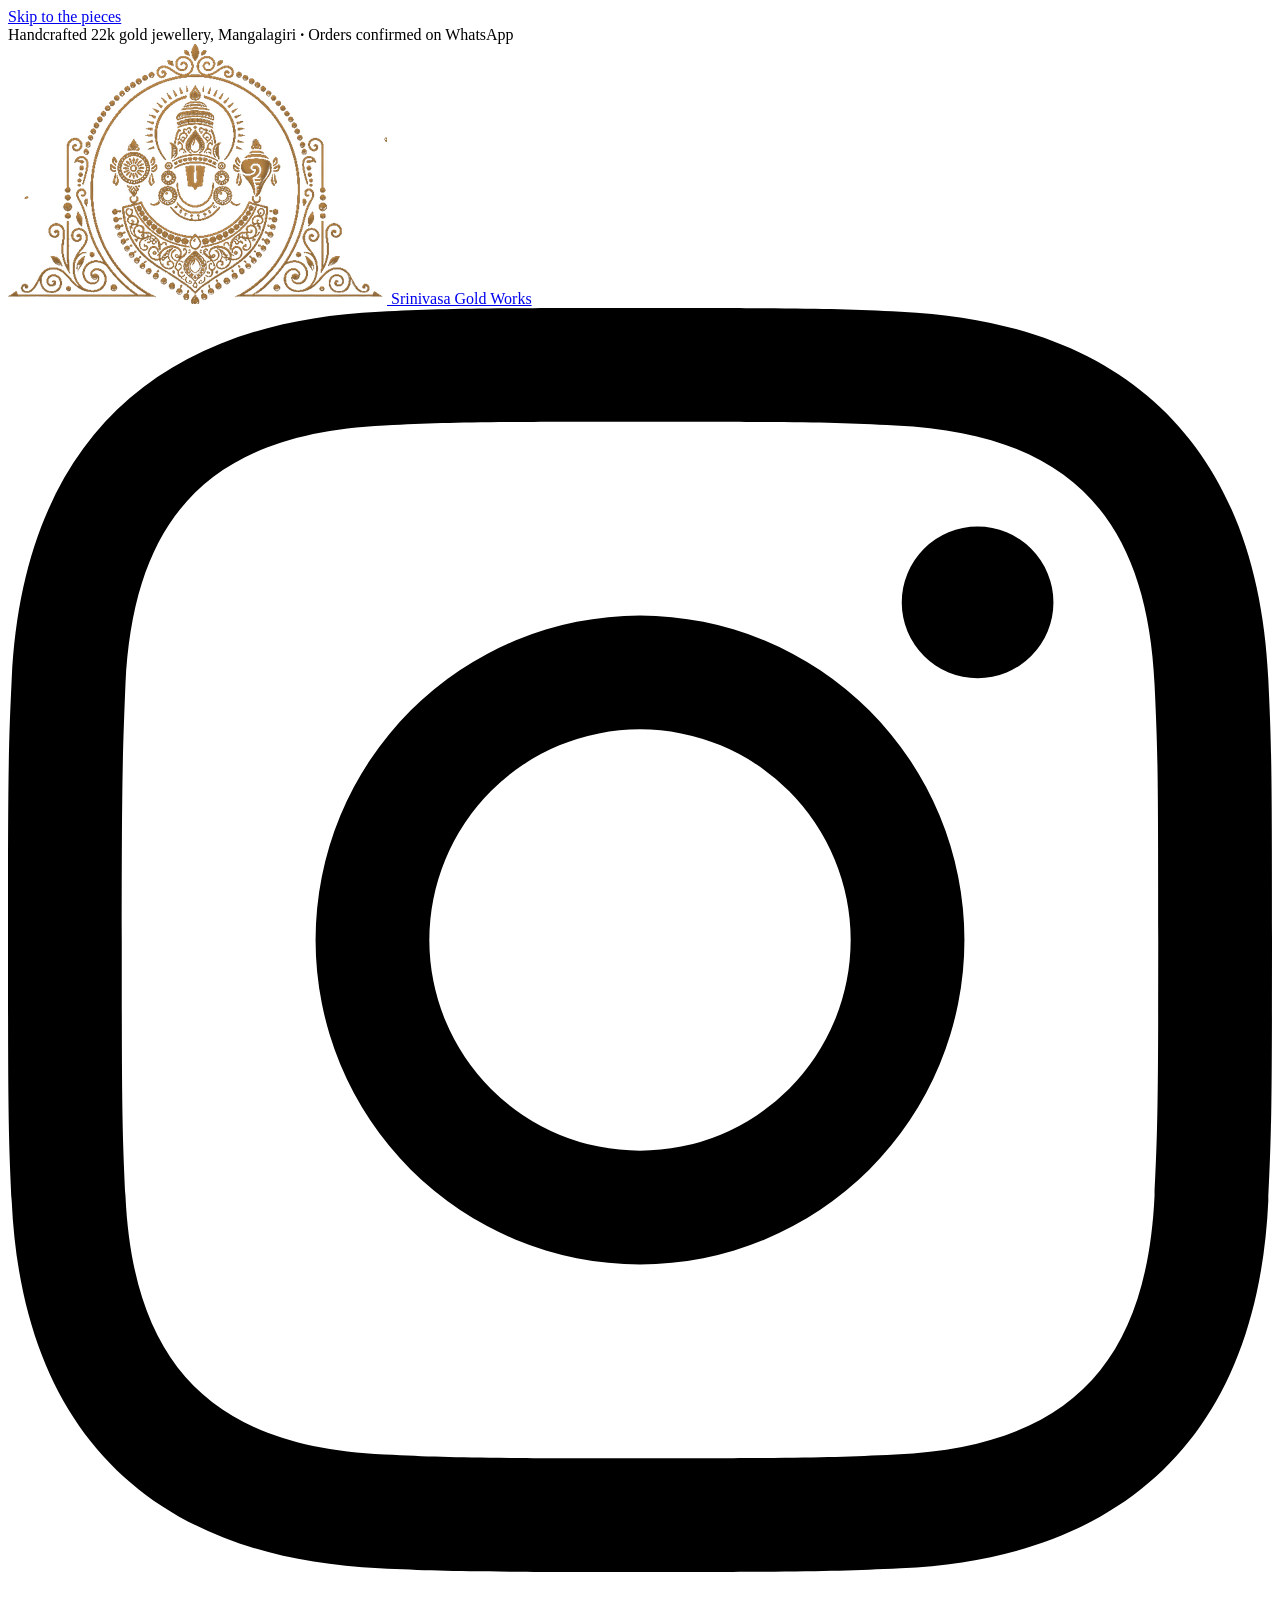
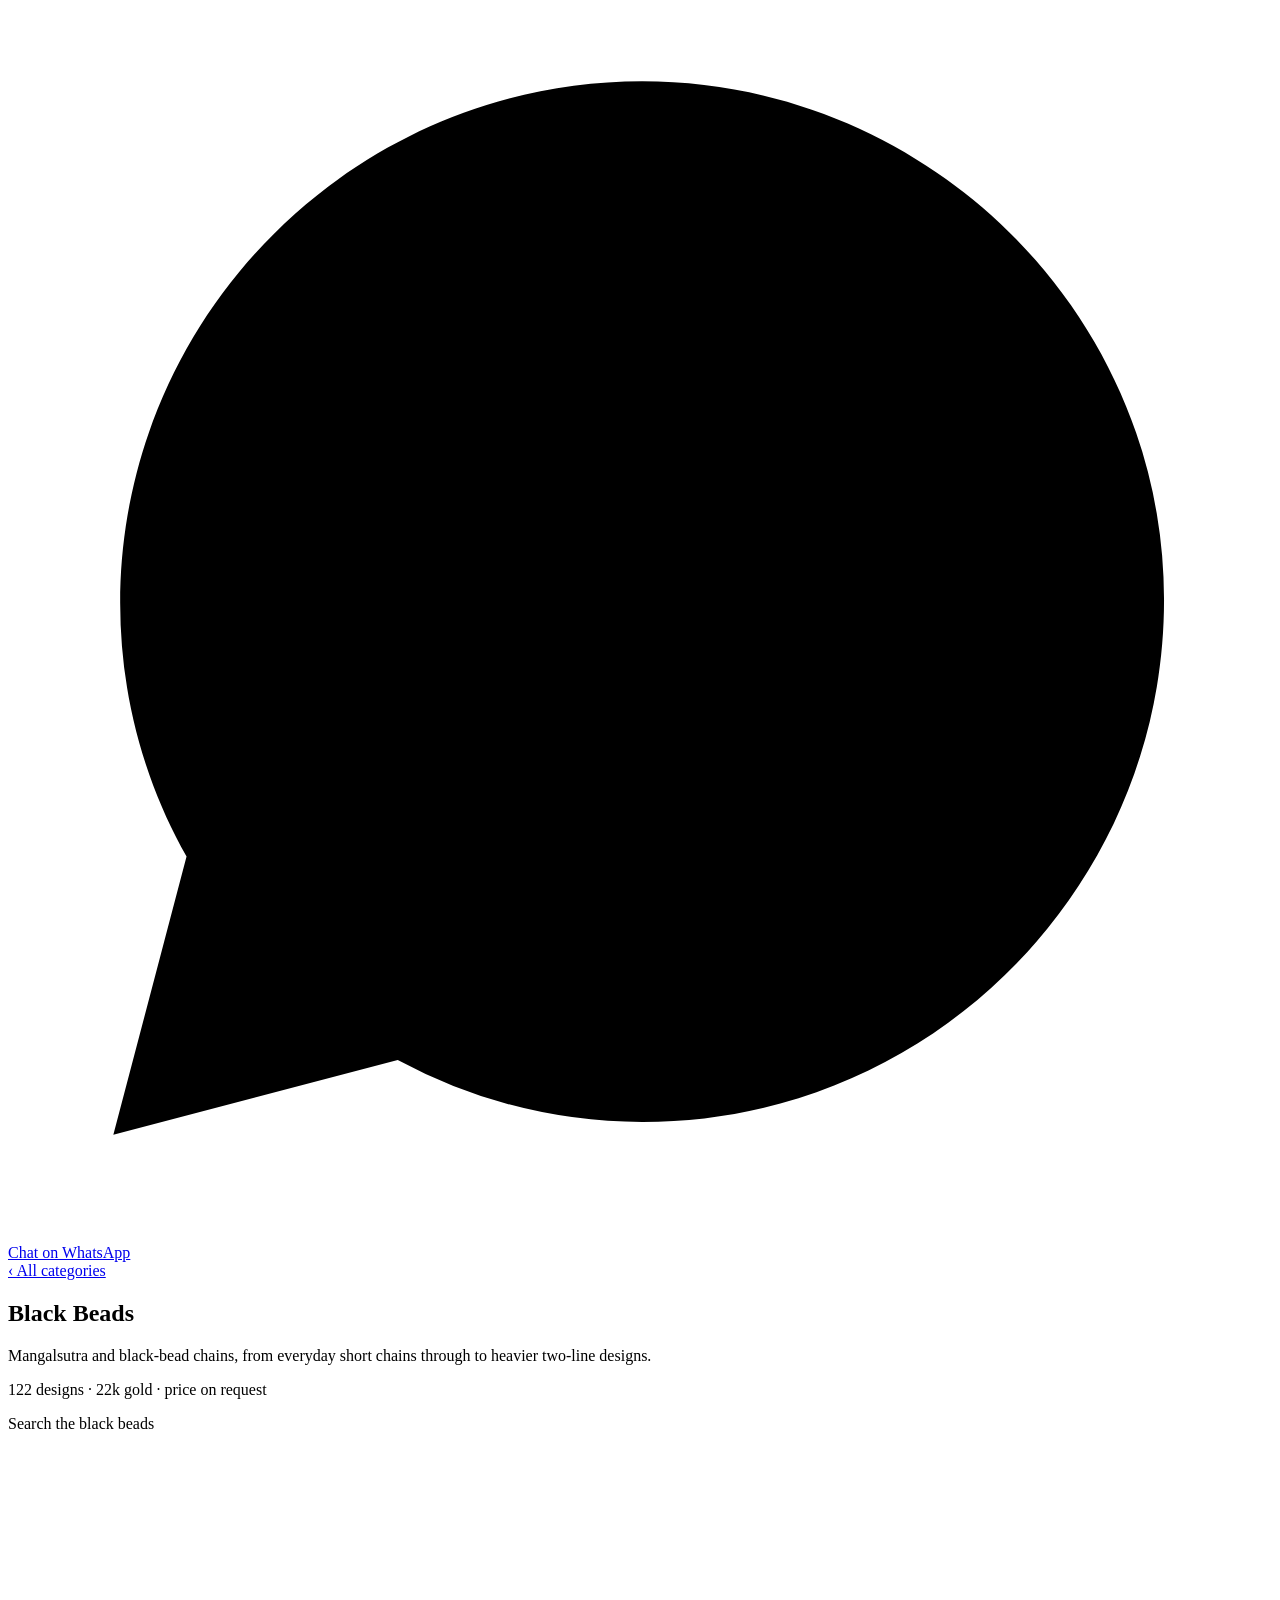
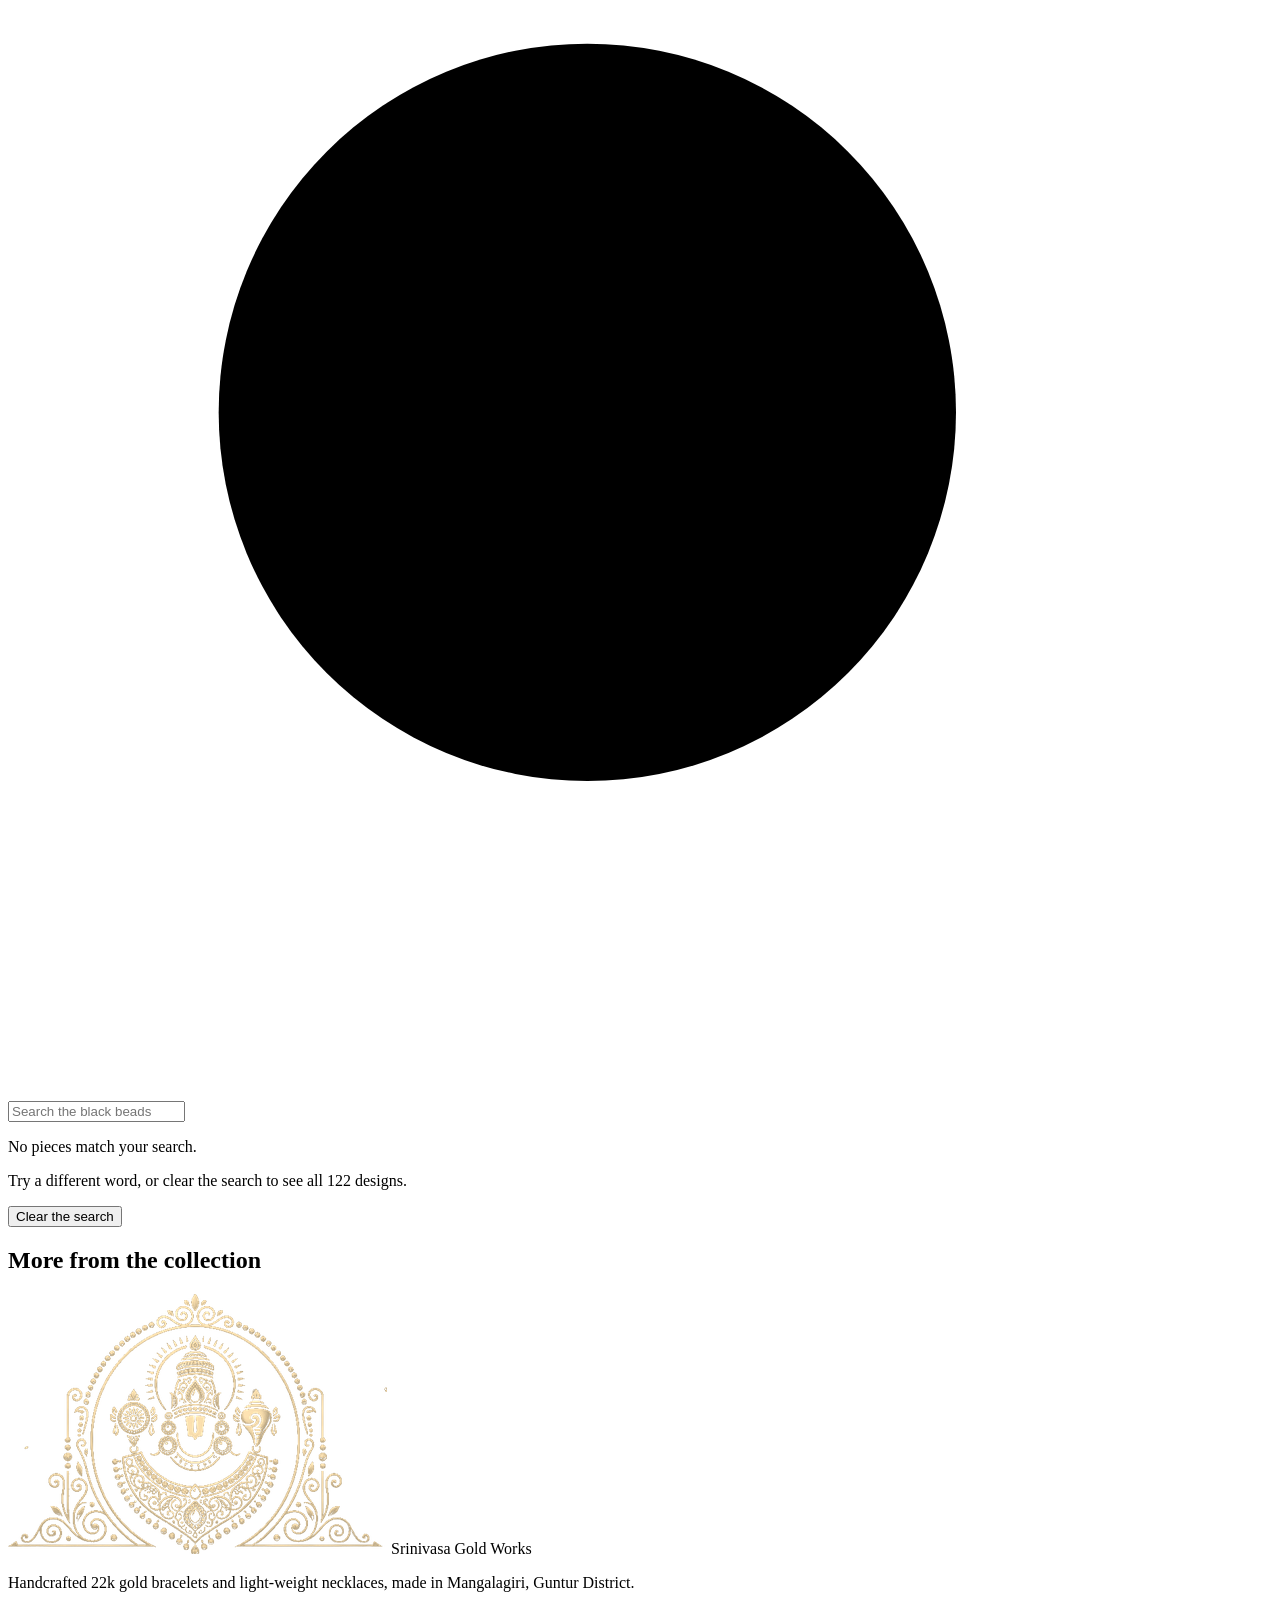
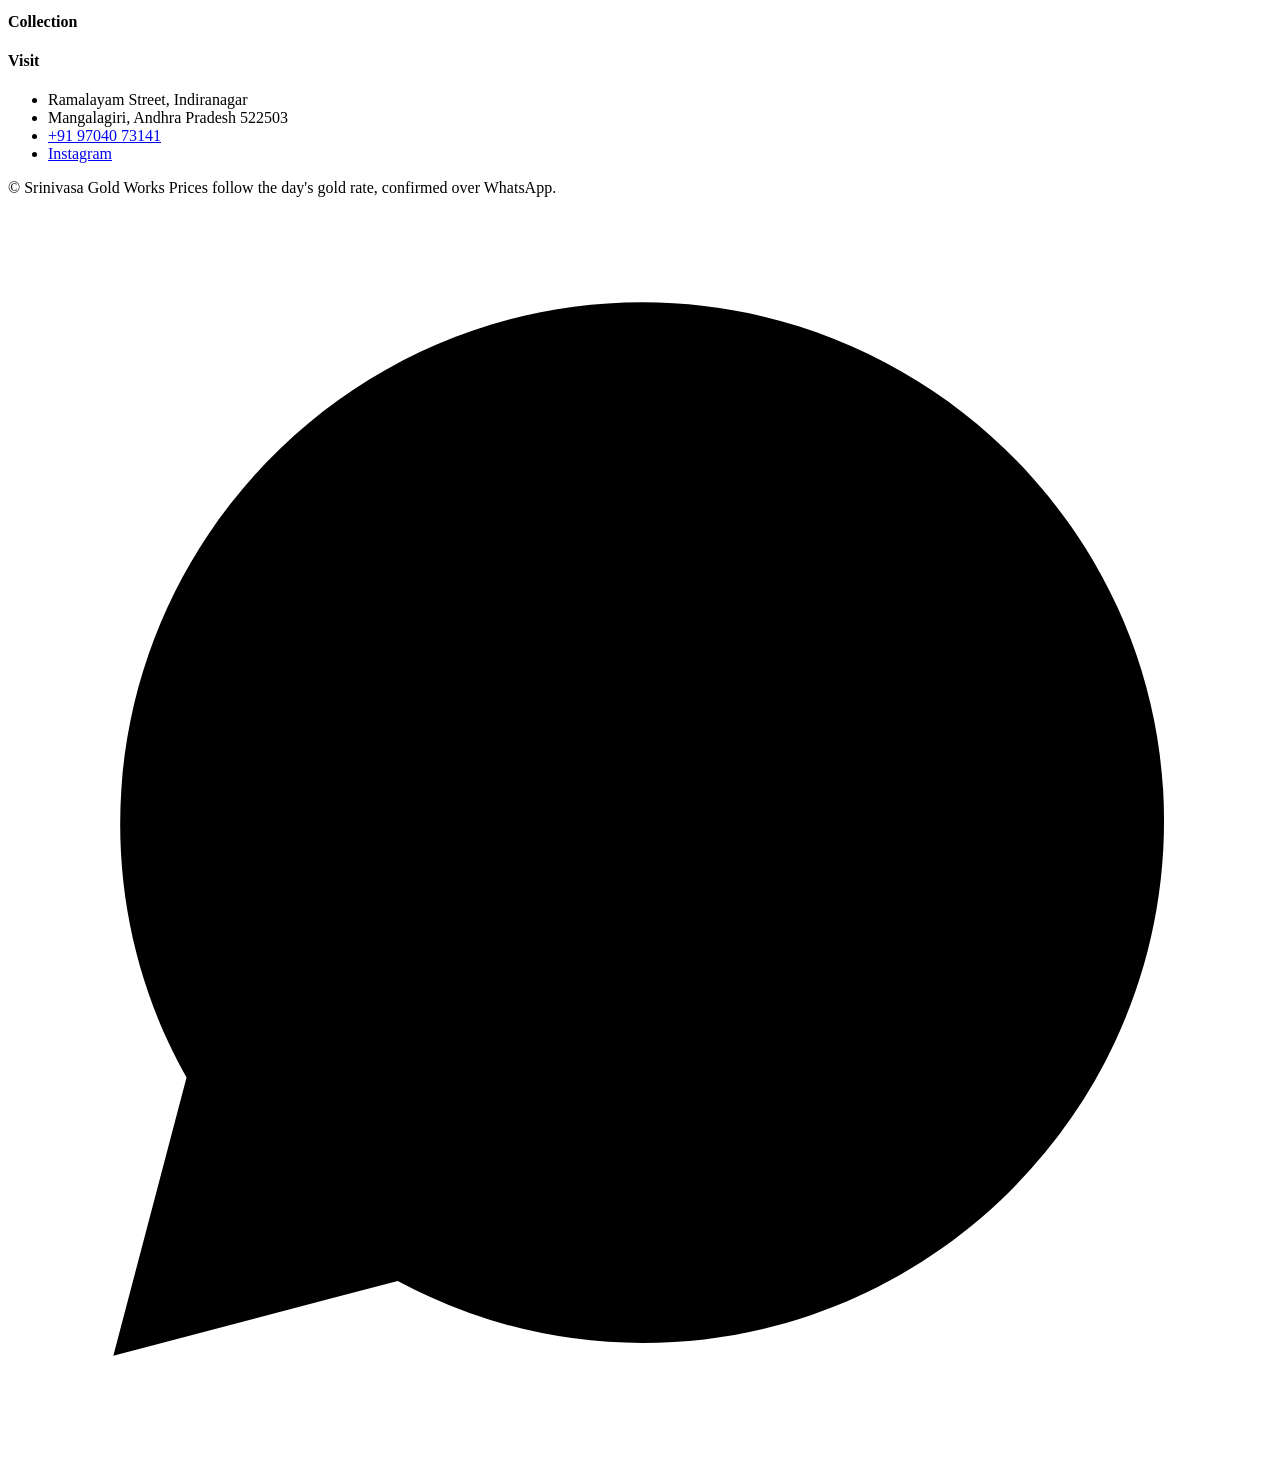
==== black-beads.html @ 36312c68 "Srinivasa Gold Works website Static site for a 22k gold jewellery workshop in Mangalagiri. An overvi" ====
<!DOCTYPE html>
<html lang="en">
<head>
<meta charset="UTF-8">
<meta name="viewport" content="width=device-width, initial-scale=1.0">
<title>Black Beads — Srinivasa Gold Works, Mangalagiri</title>
<meta name="description" content="Mangalsutra and black-bead chains, from everyday short chains through to heavier two-line designs.">
<meta name="theme-color" content="#0F2338">

<meta property="og:type" content="website">
<meta property="og:site_name" content="Srinivasa Gold Works">
<meta property="og:title" content="Black Beads — Srinivasa Gold Works">
<meta property="og:description" content="Mangalsutra and black-bead chains, from everyday short chains through to heavier two-line designs.">
<meta property="og:image" content="https://srinivasagoldworks916.github.io/images/covers/black-beads.jpg">
<meta property="og:url" content="https://srinivasagoldworks916.github.io/black-beads.html">
<meta name="twitter:card" content="summary_large_image">

<link rel="icon" type="image/png" href="images/favicon.png">

<link rel="preconnect" href="https://fonts.googleapis.com">
<link rel="preconnect" href="https://fonts.gstatic.com" crossorigin>
<link rel="stylesheet" href="https://fonts.googleapis.com/css2?family=Cormorant+Garamond:ital,wght@0,400;0,500;0,600;0,700;1,400&family=Inter:wght@400;500;600;700&display=swap">
<link rel="stylesheet" href="css/site.css">
</head>
<body data-page="black-beads">

<a class="skip-link" href="#gallery">Skip to the pieces</a>

<div class="announce">Handcrafted 22k gold jewellery, Mangalagiri <b>·</b> Orders confirmed on WhatsApp</div>

<header id="siteHeader">
  <div class="header-inner">
    <a class="brand serif" href="index.html" aria-label="Srinivasa Gold Works, home">
      <img src="images/logo-mark.png" alt="" aria-hidden="true">
      Srinivasa Gold Works
    </a>
    <nav class="catnav" id="navChips" aria-label="Sections"></nav>
    <a class="icon-btn" id="headerIg" href="#" target="_blank" rel="noopener" aria-label="Follow Srinivasa Gold Works on Instagram">
      <svg viewBox="0 0 24 24" aria-hidden="true"><path d="M12 2.16c3.2 0 3.58.01 4.85.07 3.25.15 4.77 1.69 4.92 4.92.06 1.27.07 1.65.07 4.85s-.01 3.58-.07 4.85c-.15 3.23-1.66 4.77-4.92 4.92-1.27.06-1.64.07-4.85.07s-3.58-.01-4.85-.07c-3.26-.15-4.77-1.7-4.92-4.92-.06-1.27-.07-1.65-.07-4.85s.02-3.58.07-4.85c.15-3.23 1.66-4.77 4.92-4.92 1.27-.06 1.65-.07 4.85-.07zM12 0C8.74 0 8.33.01 7.05.07c-4.35.2-6.78 2.62-6.98 6.98C.01 8.33 0 8.74 0 12s.01 3.67.07 4.95c.2 4.36 2.62 6.78 6.98 6.98C8.33 23.99 8.74 24 12 24s3.67-.01 4.95-.07c4.35-.2 6.78-2.62 6.98-6.98.06-1.28.07-1.69.07-4.95s-.01-3.67-.07-4.95c-.2-4.35-2.62-6.78-6.98-6.98C15.67.01 15.26 0 12 0zm0 5.84A6.16 6.16 0 1 0 12 18.16 6.16 6.16 0 0 0 12 5.84zM12 16a4 4 0 1 1 0-8 4 4 0 0 1 0 8zm6.41-11.85a1.44 1.44 0 1 0 0 2.88 1.44 1.44 0 0 0 0-2.88z"/></svg>
    </a>
    <a class="btn-wa" id="headerWa" href="#" target="_blank" rel="noopener">
      <svg viewBox="0 0 24 24" aria-hidden="true"><path d="M12.04 2C6.58 2 2.13 6.45 2.13 11.91c0 1.75.46 3.39 1.26 4.81L2 22l5.4-1.42a9.87 9.87 0 0 0 4.64 1.18h.01c5.46 0 9.9-4.45 9.9-9.91C21.96 6.45 17.5 2 12.04 2z"/></svg>
      Chat on WhatsApp
    </a>
  </div>
</header>

<main>

  <section class="page-head">
    <div class="wrap">
      <a class="back-link" href="index.html">&lsaquo; All categories</a>
      <h1>Black Beads</h1>
      <p class="page-blurb">Mangalsutra and black-bead chains, from everyday short chains through to heavier two-line designs.</p>
      <p class="page-count">122 designs · 22k gold · price on request</p>
    </div>
  </section>

  <section class="gallery-wrap" id="gallery">
    <div class="wrap">
      <div class="toolbar">
        <div class="result-count" id="resultCount"></div>
        <div class="search-wrap">
          <label class="sr-only" for="search">Search the black beads</label>
          <svg viewBox="0 0 24 24" stroke-width="1.6" aria-hidden="true"><circle cx="11" cy="11" r="7"/><path d="M20 20 L16.2 16.2"/></svg>
          <input class="search-input" id="search" type="search" placeholder="Search the black beads" autocomplete="off">
        </div>
      </div>

      <div class="grid" id="grid"></div>

      <div class="empty-state" id="emptyState">
        <p>No pieces match your search.</p>
        <p>Try a different word, or clear the search to see all 122 designs.</p>
        <button id="clearSearch">Clear the search</button>
      </div>
    </div>
  </section>

  <section class="more-cats">
    <div class="wrap">
      <h2 class="serif">More from the collection</h2>
      <div class="cat-tiles" id="moreCats"></div>
    </div>
  </section>

</main>

<footer>
  <div class="wrap">
    <div class="foot-grid">
      <div>
        <div class="foot-brand">
          <img src="images/logo-mark-light.png" alt="" aria-hidden="true">
          Srinivasa Gold Works
        </div>
        <p class="foot-tag">Handcrafted 22k gold bracelets and light-weight necklaces, made in Mangalagiri, Guntur District.</p>
      </div>
      <div class="foot-col">
        <h4>Collection</h4>
        <ul id="footCats"></ul>
      </div>
      <div class="foot-col">
        <h4>Visit</h4>
        <ul>
          <li>Ramalayam Street, Indiranagar</li>
          <li>Mangalagiri, Andhra Pradesh 522503</li>
          <li><a href="tel:+919704073141">+91 97040 73141</a></li>
          <li><a href="https://www.instagram.com/srinivasagoldworks/" target="_blank" rel="noopener">Instagram</a></li>
        </ul>
      </div>
    </div>
    <div class="foot-bot">
      <span>&copy; <span id="year"></span> Srinivasa Gold Works</span>
      <span>Prices follow the day's gold rate, confirmed over WhatsApp.</span>
    </div>
  </div>
</footer>

<a class="fab" id="fabWa" href="#" target="_blank" rel="noopener" aria-label="Chat with us on WhatsApp">
  <svg viewBox="0 0 24 24" aria-hidden="true"><path d="M12.04 2C6.58 2 2.13 6.45 2.13 11.91c0 1.75.46 3.39 1.26 4.81L2 22l5.4-1.42a9.87 9.87 0 0 0 4.64 1.18h.01c5.46 0 9.9-4.45 9.9-9.91C21.96 6.45 17.5 2 12.04 2z"/></svg>
</a>

<div class="lightbox" id="lightbox" role="dialog" aria-modal="true" aria-label="Image preview" hidden>
  <button class="lb-close" id="lbClose" aria-label="Close preview">&times;</button>
  <button class="lb-nav lb-prev" id="lbPrev" aria-label="Previous piece">&lsaquo;</button>
  <div class="lb-stage" id="lbStage">
    <img id="lbImg" src="" alt="">
  </div>
  <button class="lb-nav lb-next" id="lbNext" aria-label="Next piece">&rsaquo;</button>
  <div class="lb-zoom">
    <button type="button" id="lbZoomOut" aria-label="Zoom out">&minus;</button>
    <button type="button" id="lbZoomReset" aria-label="Reset zoom" style="font-size:.85rem;">1:1</button>
    <button type="button" id="lbZoomIn" aria-label="Zoom in">+</button>
  </div>
  <div class="lb-caption" id="lbCaption"></div>
</div>

<script src="js/catalog.js"></script>
<script src="js/site.js"></script>
<script src="js/gallery.js"></script>
</body>
</html>
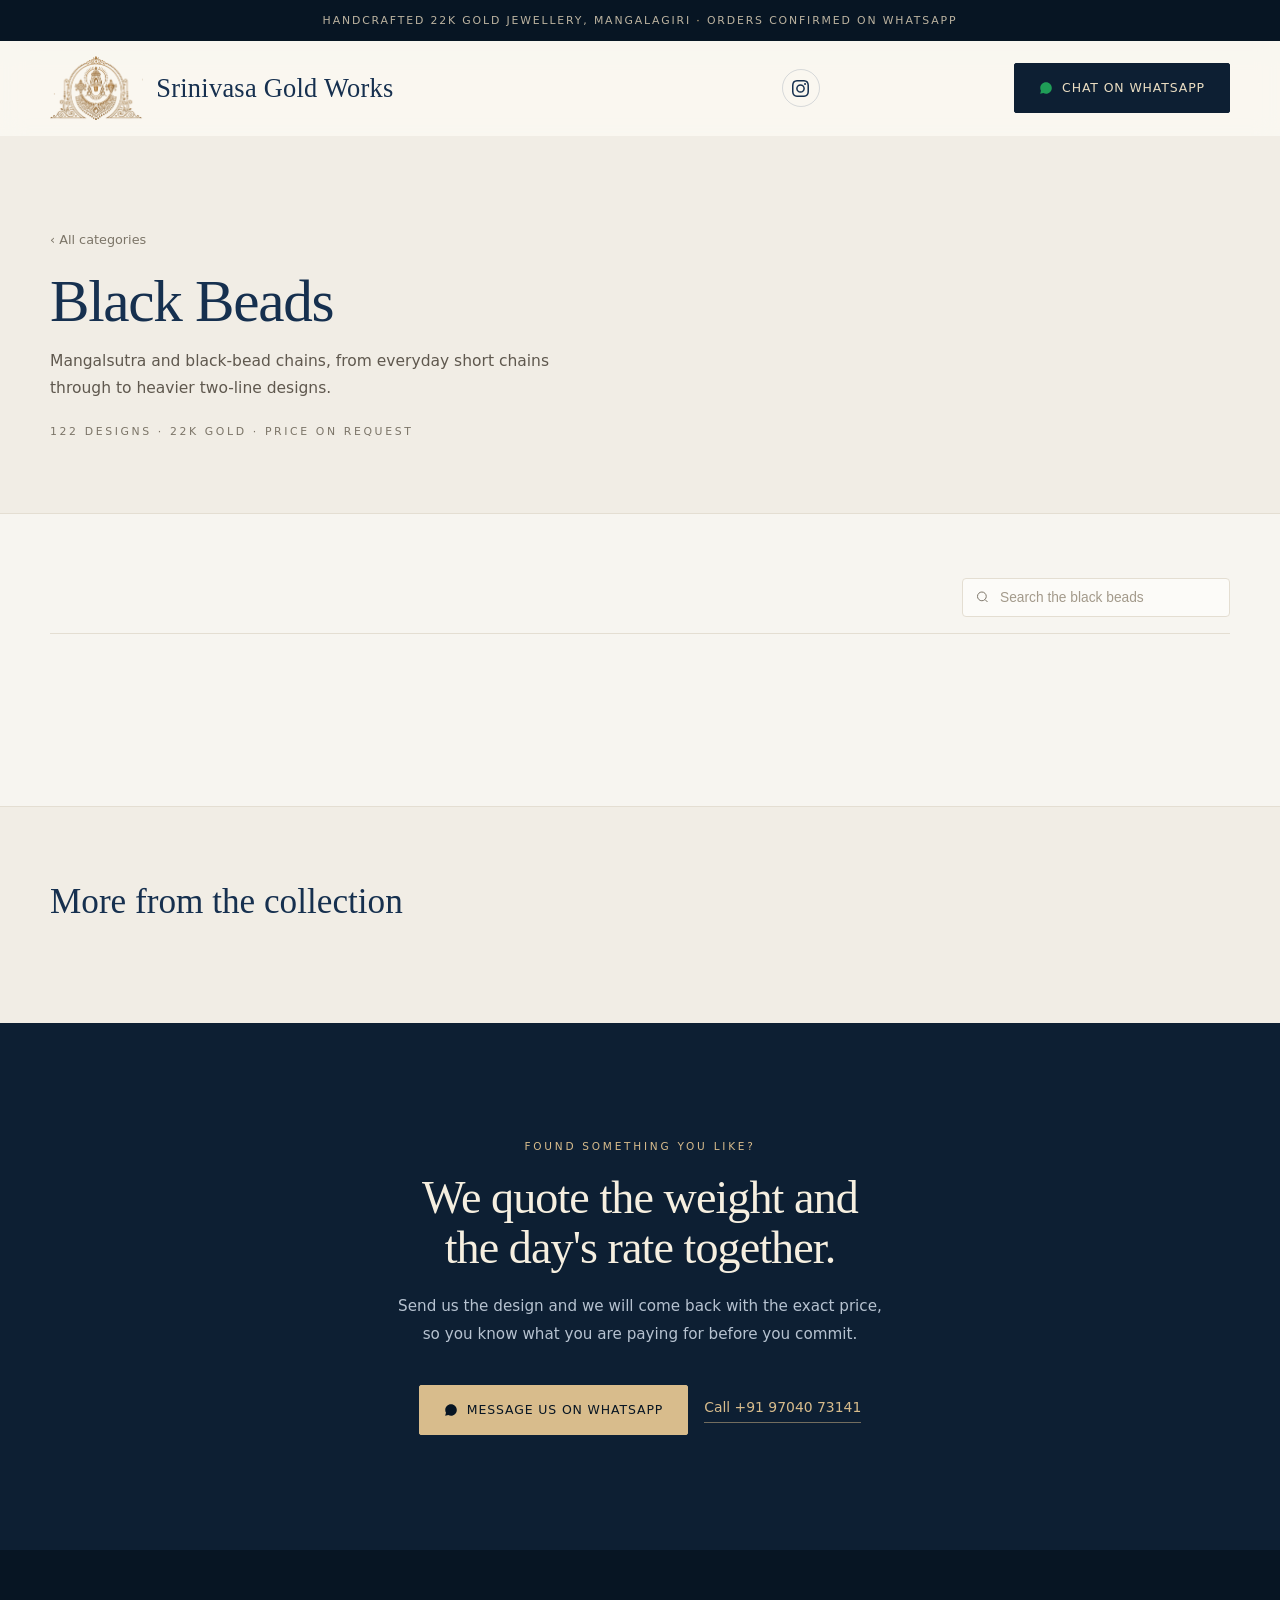
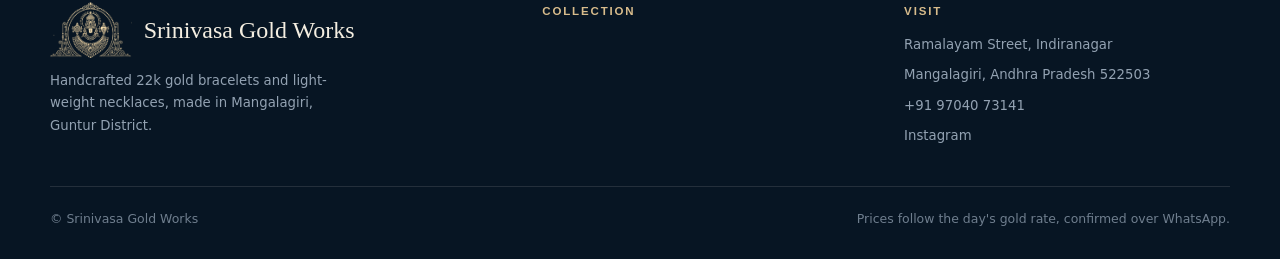
==== commit 34899f66: "Sharpen the interactions: wipe-fill buttons, fading photos, closing CTA - Buttons share one mechanic" ====
--- a/black-beads.html
+++ b/black-beads.html
@@ -21,6 +21,7 @@
 <link rel="preconnect" href="https://fonts.gstatic.com" crossorigin>
 <link rel="stylesheet" href="https://fonts.googleapis.com/css2?family=Cormorant+Garamond:ital,wght@0,400;0,500;0,600;0,700;1,400&family=Inter:wght@400;500;600;700&display=swap">
 <link rel="stylesheet" href="css/site.css">
+<noscript><style>.reveal{opacity:1;transform:none}.card-media img,.cat-tile-img{opacity:1}</style></noscript>
 </head>
 <body data-page="black-beads">
 
@@ -84,6 +85,22 @@
     </div>
   </section>
 
+
+  <section class="closing-cta">
+    <div class="wrap">
+      <p class="eyebrow">Found something you like?</p>
+      <h2>We quote the weight and the day's rate together.</h2>
+      <p class="closing-sub">Send us the design and we will come back with the exact price, so you know what you are paying for before you commit.</p>
+      <div class="closing-actions">
+        <a class="btn-wa" id="closingWa" href="#" target="_blank" rel="noopener">
+          <svg viewBox="0 0 24 24" aria-hidden="true"><path d="M12.04 2C6.58 2 2.13 6.45 2.13 11.91c0 1.75.46 3.39 1.26 4.81L2 22l5.4-1.42a9.87 9.87 0 0 0 4.64 1.18h.01c5.46 0 9.9-4.45 9.9-9.91C21.96 6.45 17.5 2 12.04 2z"/></svg>
+          Message us on WhatsApp
+        </a>
+        <a class="link-gold" href="tel:+919704073141">Call +91 97040 73141</a>
+      </div>
+    </div>
+  </section>
+
 </main>
 
 <footer>
--- a/css/site.css
+++ b/css/site.css
@@ -0,0 +1,590 @@
+:root{
+  /* Quiet ivory ground, deep ink, one champagne accent. Generous air; hairline rules. */
+  --bg:          #F7F5F0;
+  --cream-deep:  #F1EDE5;
+  --panel:       #FCFBF8;
+  --line:        #E4DED2;
+  --well:        #E8E3D9;
+
+  --navy:        #16304F;
+  --navy-deep:   #0D1F33;
+  --navy-ink:    #071523;
+
+  --gold:        #A8824C;
+  --gold-light:  #D8BC8C;
+  --gold-pale:   #EADDC2;
+
+  --ink:         #1F1C18;
+  --muted:       #7C7568;
+  --muted-light: #A39A8B;
+
+  --whatsapp:      #1F9D57;
+  --whatsapp-dark: #188046;
+
+  --maxw: 1240px;
+  --pad:  30px;
+  --ease: cubic-bezier(.16, 1, .3, 1);
+}
+
+*{ box-sizing:border-box; margin:0; padding:0; }
+html{ scroll-behavior:smooth; scroll-padding-top:96px; -webkit-text-size-adjust:100%; }
+body{
+  background:var(--bg); color:var(--ink);
+  font-family:'Inter',system-ui,sans-serif; line-height:1.6;
+  -webkit-font-smoothing:antialiased; overflow-x:hidden;
+}
+h1,h2,h3,.serif{
+  font-family:'Cormorant Garamond',Georgia,serif; font-weight:500;
+  line-height:1.08; text-wrap:balance;
+}
+a{ color:inherit; text-decoration:none; }
+img{ display:block; max-width:100%; }
+button{ font:inherit; color:inherit; background:none; border:none; cursor:pointer; }
+
+.wrap{ max-width:var(--maxw); margin:0 auto; padding-inline:var(--pad); }
+
+.sr-only{
+  position:absolute; width:1px; height:1px; padding:0; margin:-1px;
+  overflow:hidden; clip:rect(0,0,0,0); white-space:nowrap; border:0;
+}
+.skip-link{
+  position:absolute; left:-9999px; top:0; z-index:200;
+  background:var(--navy-deep); color:var(--gold-pale);
+  padding:12px 20px; border-radius:0 0 4px 0; font-size:.85rem;
+}
+.skip-link:focus{ left:0; }
+:focus-visible{ outline:2px solid var(--gold); outline-offset:3px; border-radius:2px; }
+::selection{ background:var(--gold-pale); color:var(--navy-ink); }
+
+.eyebrow{
+  font-size:.66rem; font-weight:500; letter-spacing:.26em; text-transform:uppercase;
+  color:var(--muted);
+}
+.reveal{
+  opacity:0; transform:translateY(26px);
+  transition:opacity .8s var(--ease), transform .8s var(--ease);
+  transition-delay:var(--d, 0ms);
+}
+.reveal.is-visible{ opacity:1; transform:none; }
+
+.announce{
+  background:var(--navy-ink); color:#BCB3A0;
+  font-size:.68rem; letter-spacing:.17em; text-transform:uppercase;
+  text-align:center; padding:12px 16px;
+}
+.announce b{ color:var(--gold-light); font-weight:500; }
+
+header{
+  position:sticky; top:0; z-index:60;
+  background:rgba(250,247,241,.88); backdrop-filter:blur(12px) saturate(140%);
+  border-bottom:1px solid transparent; transition:border-color .3s ease, box-shadow .3s ease;
+}
+header.stuck{ border-bottom-color:var(--line); box-shadow:0 6px 26px rgba(28,58,94,.06); }
+.header-inner{
+  max-width:var(--maxw); margin:0 auto; padding:15px var(--pad);
+  display:flex; align-items:center; justify-content:space-between; gap:22px; flex-wrap:wrap;
+}
+.brand{ display:flex; align-items:center; gap:13px; font-size:1.65rem; color:var(--navy); letter-spacing:.01em; }
+.brand img{ height:64px; width:auto; flex-shrink:0; }
+
+nav.catnav{ display:flex; gap:21px; }
+nav.catnav a{
+  position:relative; font-size:.82rem; letter-spacing:.01em; color:var(--ink);
+  padding:6px 1px; white-space:nowrap; transition:color .2s ease;
+}
+nav.catnav a::after{
+  content:""; position:absolute; left:0; right:0; bottom:0; height:1.5px;
+  background:var(--gold); transform:scaleX(0); transform-origin:left;
+  transition:transform .3s var(--ease);
+}
+nav.catnav a:hover{ color:var(--navy); }
+nav.catnav a:hover::after,
+nav.catnav a[aria-current="page"]::after{ transform:scaleX(1); }
+nav.catnav a[aria-current="page"]{ color:var(--navy); font-weight:500; }
+
+/* Buttons share one mechanic: a colour wipe from the left on hover. */
+.btn-wa, .btn-ig, .btn-gold, .btn-ghost{
+  position:relative; isolation:isolate; overflow:hidden;
+}
+.btn-wa::before, .btn-ig::before, .btn-gold::before, .btn-ghost::before{
+  content:""; position:absolute; inset:0; z-index:-1;
+  transform:scaleX(0); transform-origin:right;
+  transition:transform .5s var(--ease);
+}
+.btn-wa:hover::before, .btn-ig:hover::before,
+.btn-gold:hover::before, .btn-ghost:hover::before{
+  transform:scaleX(1); transform-origin:left;
+}
+
+/* Primary action: ink, not platform green. The green lives only in the glyph. */
+.btn-wa{
+  display:inline-flex; align-items:center; justify-content:center; gap:9px; white-space:nowrap;
+  font-size:.78rem; font-weight:500; letter-spacing:.07em; text-transform:uppercase;
+  color:var(--gold-pale); background:var(--navy-deep);
+  padding:14px 24px; border-radius:2px; border:1px solid var(--navy-deep);
+  transition:color .4s var(--ease), border-color .4s var(--ease);
+}
+.btn-wa::before{ background:var(--gold-light); }
+.btn-wa:hover{ color:var(--navy-ink); border-color:var(--gold-light); }
+.btn-wa svg{ width:14px; height:14px; fill:var(--whatsapp); flex-shrink:0; transition:fill .4s var(--ease); }
+.btn-wa:hover svg{ fill:var(--navy-ink); }
+
+.icon-btn{
+  display:inline-flex; align-items:center; justify-content:center;
+  width:38px; height:38px; border-radius:50%; color:var(--navy);
+  border:1px solid rgba(28,58,94,.16); flex-shrink:0;
+  transition:border-color .2s ease, background .2s ease, transform .2s var(--ease);
+}
+.icon-btn:hover{ border-color:var(--gold); background:rgba(184,137,79,.08); transform:translateY(-1px); }
+.icon-btn svg{ width:17px; height:17px; fill:currentColor; }
+
+.hero{
+  position:relative; overflow:hidden; color:#F4EEE1;
+  background:
+    radial-gradient(120% 90% at 78% 18%, rgba(168,130,76,.22), transparent 58%),
+    radial-gradient(90% 80% at 8% 92%, rgba(28,58,94,.55), transparent 60%),
+    linear-gradient(150deg, var(--navy) 0%, var(--navy-deep) 52%, var(--navy-ink) 100%);
+}
+.hero::after{
+  content:""; position:absolute; left:0; right:0; bottom:0; height:1px;
+  background:linear-gradient(90deg, transparent, rgba(228,201,154,.55), transparent);
+}
+.hero-inner{
+  max-width:var(--maxw); margin:0 auto; padding:clamp(56px,7vw,88px) var(--pad) clamp(60px,7vw,92px);
+  display:grid; grid-template-columns:1.05fr .95fr; gap:clamp(32px,5vw,72px); align-items:center;
+}
+.hero .eyebrow{ color:var(--gold-light); }
+.hero h1{
+  margin-top:18px;
+  font-size:clamp(2.7rem, 6.6vw, 5.4rem); font-weight:400;
+  line-height:1.03; letter-spacing:-.022em; max-width:15ch;
+}
+.hero h1 em{ font-style:italic; font-weight:400; color:var(--gold-light); }
+.hero p{
+  margin-top:24px; max-width:46ch; font-size:1rem; color:#BAC6D4; line-height:1.85;
+}
+.hero-actions{ margin-top:42px; display:flex; gap:14px; flex-wrap:wrap; }
+.btn-gold, .btn-ghost{
+  display:inline-flex; align-items:center; justify-content:center;
+  font-size:.78rem; font-weight:500; letter-spacing:.14em; text-transform:uppercase;
+  padding:17px 34px; border-radius:2px; border:1px solid transparent;
+  transition:color .4s var(--ease), border-color .4s var(--ease);
+}
+.btn-gold{ background:var(--gold-light); color:#2A1F0C; border-color:var(--gold-light); }
+.btn-gold::before{ background:var(--navy-ink); }
+.btn-gold:hover{ color:var(--gold-light); border-color:var(--navy-ink); }
+.btn-ghost{ border-color:rgba(234,221,194,.32); color:#EADDC2; }
+.btn-ghost::before{ background:var(--gold-light); }
+.btn-ghost:hover{ color:var(--navy-ink); border-color:var(--gold-light); }
+
+.hero-frame{
+  position:relative; aspect-ratio:4/5; width:100%; max-width:390px; margin-inline:auto;
+  border:1px solid rgba(228,201,154,.34); border-radius:3px;
+  background:rgba(9,24,41,.34);
+  display:grid; place-items:center; overflow:hidden;
+}
+.hero-frame::before{
+  content:""; position:absolute; inset:9px; border:1px solid rgba(228,201,154,.16); border-radius:2px;
+  pointer-events:none;
+}
+.hero-frame img{ width:100%; height:100%; object-fit:cover; }
+.hero-frame .frame-empty{ text-align:center; padding:20px; }
+.hero-frame .frame-empty svg{ width:52px; height:52px; margin:0 auto 14px; opacity:.85; }
+.hero-frame .frame-empty span{
+  display:block; font-family:'Cormorant Garamond',serif; font-size:1.05rem;
+  font-style:italic; color:rgba(228,201,154,.75);
+}
+
+
+.craft{ padding:clamp(88px,11vw,156px) 0; }
+.craft-grid{
+  display:grid; grid-template-columns:1fr 1fr; gap:clamp(32px,6vw,80px); align-items:start;
+}
+.craft h2{ font-size:clamp(2.1rem,3.9vw,3.2rem); color:var(--navy); letter-spacing:-.018em; }
+.craft h2 em{ font-style:italic; color:var(--gold); font-weight:500; }
+.craft-body p{ color:#5A5349; font-size:1rem; line-height:1.95; max-width:58ch; }
+.craft-body p + p{ margin-top:18px; }
+.craft-marks{ margin-top:30px; display:flex; gap:34px; flex-wrap:wrap; }
+.craft-marks div{ border-top:1px solid var(--gold); padding-top:11px; }
+.craft-marks .n{ font-family:'Cormorant Garamond',serif; font-size:1.9rem; color:var(--navy); line-height:1; }
+.craft-marks .l{ font-size:.72rem; letter-spacing:.1em; text-transform:uppercase; color:var(--muted); margin-top:5px; }
+
+.collection{ background:var(--cream-deep); padding:clamp(80px,10vw,140px) 0; border-block:1px solid var(--line); }
+.section-head{ display:flex; justify-content:space-between; align-items:flex-end; gap:24px; flex-wrap:wrap; }
+.section-head h2{ font-size:clamp(2.1rem,3.9vw,3.2rem); color:var(--navy); margin-top:18px; letter-spacing:-.018em; }
+.section-head .lede{ color:var(--muted); font-size:.92rem; line-height:1.75; max-width:40ch; }
+
+.cat-tiles{
+  margin-top:34px; display:grid; grid-template-columns:repeat(auto-fit,minmax(272px,1fr)); gap:20px;
+}
+.cat-tile{
+  position:relative; text-align:left; background:var(--panel); overflow:hidden;
+  border:1px solid var(--line); border-radius:5px; padding:22px 20px 20px;
+  transition:border-color .25s ease, box-shadow .25s ease, transform .25s var(--ease);
+}
+.cat-tile:hover{ border-color:var(--gold); }
+.cat-tile .count{ font-size:.64rem; letter-spacing:.22em; text-transform:uppercase; color:var(--muted-light); }
+.cat-tile .catname{
+  font-family:'Cormorant Garamond',serif; font-weight:500; font-size:1.62rem;
+  color:var(--navy); margin-top:8px; letter-spacing:-.01em;
+}
+/* Not-yet-photographed categories: deliberately quiet, not broken-looking. */
+.cat-tile.soon{
+  cursor:default; background:transparent;
+  border-style:dashed; border-color:#DED7C8;
+  display:flex; align-items:center; min-height:150px;
+}
+.cat-tile.soon:hover{ border-color:#DED7C8; }
+.cat-tile.soon .count{ color:var(--muted-light); }
+.cat-tile.soon .catname{ color:var(--muted); }
+.cat-tile.has-cover{ padding:0; display:block; }
+.cat-tile-img{
+  width:100%; aspect-ratio:4/3; object-fit:cover; display:block;
+  transition:transform 1.1s var(--ease), opacity .7s ease;
+}
+.cat-tile.has-cover:hover .cat-tile-img{ transform:scale(1.04); }
+.cat-tile.has-cover .cat-tile-body{
+  padding:16px 20px 18px; background:var(--panel);
+  border-top:1px solid var(--line);
+}
+.cat-blurb{ margin-top:8px; font-size:.83rem; line-height:1.6; color:var(--muted); }
+.cat-go{
+  display:inline-flex; align-items:center; gap:9px;
+  margin-top:16px; font-size:.68rem; font-weight:500;
+  letter-spacing:.18em; text-transform:uppercase; color:var(--gold);
+  transition:color .35s var(--ease);
+}
+.cat-go::after{
+  content:""; width:22px; height:1px; background:currentColor;
+  transition:width .4s var(--ease);
+}
+.cat-tile:hover .cat-go{ color:var(--navy); }
+.cat-tile:hover .cat-go::after{ width:38px; }
+
+/* Gallery page header */
+.page-head{
+  background:var(--cream-deep); border-bottom:1px solid var(--line);
+  padding:clamp(52px,7vw,92px) 0 clamp(44px,6vw,72px);
+}
+.back-link{
+  display:inline-flex; align-items:center; gap:7px;
+  font-size:.8rem; color:var(--muted); transition:color .2s ease;
+}
+.back-link:hover{ color:var(--gold); }
+.page-head h1{
+  margin-top:18px; font-size:clamp(2.3rem,4.8vw,3.7rem);
+  color:var(--navy); letter-spacing:-.022em;
+}
+.page-head .page-blurb{
+  margin-top:14px; max-width:56ch; color:#5F584E; font-size:.97rem; line-height:1.8;
+}
+.page-head .page-count{
+  margin-top:20px; font-size:.68rem; letter-spacing:.24em;
+  text-transform:uppercase; color:var(--muted); font-weight:500;
+}
+.gallery-wrap{ padding:clamp(40px,5vw,64px) 0 clamp(80px,10vw,132px); }
+.gallery-wrap .toolbar{ margin-top:0; }
+
+/* Closing call to action at the foot of a gallery page */
+.closing-cta{
+  background:var(--navy-deep); color:#EADDC2;
+  padding:clamp(72px,9vw,118px) 0;
+  text-align:center;
+}
+.closing-cta .eyebrow{ color:var(--gold-light); }
+.closing-cta h2{
+  margin:18px auto 0; max-width:19ch;
+  font-size:clamp(1.9rem,3.6vw,2.9rem); color:#F6EFE0; letter-spacing:-.02em;
+}
+.closing-sub{
+  margin:20px auto 0; max-width:52ch;
+  color:#B6C2D0; font-size:.95rem; line-height:1.85;
+}
+.closing-actions{
+  margin-top:36px; display:flex; gap:16px;
+  justify-content:center; align-items:center; flex-wrap:wrap;
+}
+.closing-cta .btn-wa{
+  background:var(--gold-light); color:var(--navy-ink); border-color:var(--gold-light);
+}
+.closing-cta .btn-wa::before{ background:#F6EFE0; }
+.closing-cta .btn-wa svg{ fill:var(--navy-ink); }
+.closing-cta .btn-wa:hover{ color:var(--navy-ink); border-color:#F6EFE0; }
+.closing-cta .link-gold{ color:var(--gold-light); border-bottom-color:rgba(216,188,140,.5); }
+.closing-cta .link-gold:hover{ color:#fff; border-bottom-color:#fff; }
+
+/* Other categories, shown at the foot of a gallery page */
+.more-cats{ background:var(--cream-deep); border-top:1px solid var(--line); padding:clamp(48px,6vw,76px) 0; }
+.more-cats h2{ font-size:clamp(1.6rem,2.8vw,2.2rem); color:var(--navy); }
+.more-cats .cat-tiles{ margin-top:26px; }
+
+.toolbar{
+  margin-top:38px; display:flex; justify-content:space-between; align-items:center;
+  gap:16px; flex-wrap:wrap; padding-bottom:16px; border-bottom:1px solid var(--line);
+}
+.result-count{ font-size:.68rem; letter-spacing:.22em; text-transform:uppercase; color:var(--muted); }
+.search-wrap{ position:relative; }
+.search-wrap svg{
+  position:absolute; left:13px; top:50%; transform:translateY(-50%);
+  width:15px; height:15px; stroke:var(--muted); fill:none; pointer-events:none;
+}
+.search-input{
+  background:var(--panel); border:1px solid var(--line); border-radius:4px;
+  padding:11px 14px 11px 37px; font-size:.86rem; width:268px; color:var(--ink);
+  transition:border-color .2s ease, box-shadow .2s ease;
+}
+.search-input::placeholder{ color:var(--muted-light); }
+.search-input:focus{ outline:none; border-color:var(--gold); box-shadow:0 0 0 3px rgba(184,137,79,.13); }
+
+.grid{
+  margin-top:44px;
+  display:grid; grid-template-columns:repeat(auto-fill,minmax(272px,1fr)); gap:clamp(28px,3.4vw,52px);
+}
+/* No border, no lift: the photograph is the object, the card is not. */
+.card{
+  background:transparent; overflow:hidden;
+  display:flex; flex-direction:column;
+}
+.card-media{
+  aspect-ratio:4/5; overflow:hidden; background:var(--well);
+  display:grid; place-items:center; position:relative; cursor:zoom-in;
+}
+/* Photos are large originals, so they arrive late: fade them in rather than
+   letting them snap into place. */
+.card-media img{
+  width:100%; height:100%; object-fit:cover;
+  opacity:0; transition:transform 1.1s var(--ease), opacity .7s ease;
+}
+.card-media img.is-loaded{ opacity:1; }
+.card:hover .card-media img{ transform:scale(1.035); }
+.cat-tile-img{ opacity:0; }
+.cat-tile-img.is-loaded{ opacity:1; }
+.zoom-hint{
+  position:absolute; right:14px; bottom:14px; width:32px; height:32px; border-radius:50%;
+  background:rgba(7,21,35,.42); backdrop-filter:blur(6px);
+  display:flex; align-items:center; justify-content:center;
+  opacity:0; transition:opacity .45s var(--ease);
+}
+.card:hover .zoom-hint{ opacity:1; }
+.zoom-hint svg{ width:14px; height:14px; stroke:var(--gold-pale); fill:none; }
+.card-media.no-photo{ cursor:default; }
+.card-media.no-photo .zoom-hint{ display:none; }
+.card-media.no-photo{
+  background:
+    var(--well)
+    url("data:image/svg+xml,%3Csvg xmlns='http://www.w3.org/2000/svg' viewBox='0 0 24 24' fill='none'%3E%3Cpath d='M12 2 L4 9 L12 22 L20 9 Z' stroke='%23A99E8D' stroke-width='1.1'/%3E%3Cpath d='M4 9 H20' stroke='%23A99E8D' stroke-width='.75'/%3E%3C/svg%3E")
+    no-repeat center calc(50% - 21px);
+  background-size:32px 32px;
+}
+.card-media.no-photo::after{
+  content:"Photo coming soon"; margin-top:40px;
+  font-family:'Cormorant Garamond',serif; font-style:italic; font-size:1.02rem;
+  color:var(--muted-light);
+}
+.card-body{ padding:20px 2px 0; display:flex; flex-direction:column; gap:6px; flex:1; }
+.card-cat{ font-size:.62rem; color:var(--muted-light); text-transform:uppercase; letter-spacing:.2em; font-weight:500; }
+.card-name{ font-family:'Cormorant Garamond',serif; font-weight:500; font-size:1.42rem; color:var(--ink); line-height:1.2; }
+.card-note{ color:var(--muted); font-size:.79rem; line-height:1.6; }
+.card-price{
+  color:var(--muted); font-weight:400; font-size:.74rem; letter-spacing:.1em;
+  text-transform:uppercase; margin-top:6px; margin-bottom:20px;
+}
+.card-actions{ margin-top:auto; display:flex; flex-direction:column; gap:9px; }
+.card-actions .btn-wa, .card-actions .btn-ig{ justify-content:center; width:100%; }
+
+/* Secondary action: a hairline, so two CTAs never compete. */
+.btn-ig{
+  display:inline-flex; align-items:center; justify-content:center; gap:9px; white-space:nowrap;
+  font-size:.78rem; font-weight:500; letter-spacing:.07em; text-transform:uppercase;
+  color:var(--navy); background:transparent;
+  padding:13px 24px; border-radius:2px; border:1px solid var(--line);
+  transition:border-color .4s var(--ease), color .4s var(--ease);
+}
+.btn-ig::before{ background:var(--navy-deep); }
+.btn-ig:hover{ border-color:var(--navy-deep); color:var(--gold-pale); }
+.btn-ig svg{ width:14px; height:14px; fill:currentColor; flex-shrink:0; opacity:.8; }
+
+.empty-state{ text-align:center; padding:64px 0 24px; color:var(--muted); display:none; }
+.empty-state p:first-child{ font-family:'Cormorant Garamond',serif; font-size:1.8rem; color:var(--navy); }
+.empty-state p + p{ margin-top:8px; font-size:.9rem; }
+.empty-state button{ margin-top:20px; font-size:.85rem; color:var(--gold); border-bottom:1px solid var(--gold); padding-bottom:2px; }
+
+.process{ padding:clamp(88px,11vw,150px) 0; }
+.process h2{ font-size:clamp(2rem,3.6vw,2.9rem); color:var(--navy); max-width:18ch; letter-spacing:-.01em; }
+.steps{ margin-top:44px; display:grid; gap:0; }
+.step{
+  display:grid; grid-template-columns:auto 1fr; gap:clamp(20px,4vw,52px);
+  align-items:baseline; padding:28px 0; border-top:1px solid var(--line);
+}
+.step:last-child{ border-bottom:1px solid var(--line); }
+.step .num{
+  font-family:'Cormorant Garamond',serif; font-size:clamp(2rem,4vw,3.2rem);
+  color:var(--gold-light); line-height:1; min-width:2.2ch;
+}
+.step h3{ font-size:1.45rem; color:var(--navy); }
+.step p{ margin-top:7px; color:#5F584E; font-size:.93rem; line-height:1.75; max-width:58ch; }
+.step:nth-child(2){ padding-left:clamp(0px,3vw,44px); }
+.step:nth-child(3){ padding-left:clamp(0px,6vw,88px); }
+
+.trust{ background:var(--cream-deep); border-block:1px solid var(--line); padding:34px 0; }
+.trust-grid{ display:grid; grid-template-columns:repeat(auto-fit,minmax(210px,1fr)); gap:26px; }
+.trust-item{ display:flex; gap:13px; align-items:flex-start; }
+.trust-item svg{ width:21px; height:21px; flex-shrink:0; stroke:var(--gold); fill:none; margin-top:2px; }
+.trust-item .t-title{ font-size:.87rem; font-weight:600; color:var(--navy); }
+.trust-item .t-sub{ font-size:.78rem; color:var(--muted); margin-top:3px; line-height:1.5; }
+
+.visit{ padding:clamp(88px,11vw,150px) 0; }
+.visit-grid{ display:grid; grid-template-columns:1fr 1fr; gap:clamp(32px,6vw,72px); align-items:center; }
+.visit h2{ font-size:clamp(2rem,3.6vw,2.9rem); color:var(--navy); margin-top:12px; max-width:16ch; letter-spacing:-.01em; }
+.visit p{ margin-top:18px; color:#5F584E; font-size:.97rem; line-height:1.8; max-width:46ch; }
+.visit-actions{ margin-top:28px; display:flex; gap:13px; flex-wrap:wrap; align-items:center; }
+.link-gold{
+  font-size:.87rem; color:var(--navy); border-bottom:1px solid var(--gold);
+  padding-bottom:3px; transition:color .2s ease;
+}
+.link-gold:hover{ color:var(--gold); }
+.address-card{
+  background:var(--navy-deep); color:#DCE3EB; border-radius:5px;
+  padding:clamp(28px,4vw,42px); position:relative; overflow:hidden;
+}
+.address-card::before{
+  content:""; position:absolute; inset:10px; border:1px solid rgba(228,201,154,.17);
+  border-radius:3px; pointer-events:none;
+}
+.address-card .card-brand{ font-size:1.05rem; color:var(--gold-light); letter-spacing:.02em; }
+.address-card .addr{
+  margin-top:16px; font-family:'Cormorant Garamond',serif; font-size:1.32rem;
+  line-height:1.55; color:#F4EEE1;
+}
+.address-card .meta{ margin-top:18px; font-size:.85rem; color:#A9B6C4; line-height:1.7; }
+.address-card a.map{
+  display:inline-block; margin-top:20px; font-size:.84rem; color:var(--gold-light);
+  border-bottom:1px solid rgba(228,201,154,.45); padding-bottom:3px;
+}
+.address-card a.map:hover{ color:#fff; border-bottom-color:#fff; }
+
+footer{ background:var(--navy-ink); color:#93A2B2; padding:52px 0 30px; font-size:.83rem; }
+.foot-grid{ display:grid; grid-template-columns:1.4fr 1fr 1fr; gap:36px; }
+.foot-brand{ display:flex; align-items:center; gap:12px; font-family:'Cormorant Garamond',serif; font-size:1.5rem; color:#F4EEE1; }
+.foot-brand img{ height:56px; width:auto; }
+.foot-tag{ margin-top:12px; max-width:34ch; line-height:1.7; }
+.foot-col h4{ font-size:.72rem; letter-spacing:.16em; text-transform:uppercase; color:var(--gold-light); font-weight:600; font-family:'Inter',sans-serif; }
+.foot-col ul{ list-style:none; margin-top:14px; display:grid; gap:9px; }
+.foot-col a:hover{ color:#F4EEE1; }
+.foot-col a{ font-size:.83rem; color:inherit; }
+.foot-bot{
+  margin-top:40px; padding-top:22px; border-top:1px solid rgba(244,238,225,.12);
+  display:flex; justify-content:space-between; gap:16px; flex-wrap:wrap; font-size:.78rem; color:#6F7E8E;
+}
+
+.fab{
+  position:fixed; right:18px; bottom:18px; z-index:70; display:none;
+  width:52px; height:52px; border-radius:50%; background:var(--navy-deep);
+  align-items:center; justify-content:center;
+  border:1px solid rgba(216,188,140,.3);
+  box-shadow:0 10px 30px rgba(7,21,35,.22);
+  transition:transform .35s var(--ease);
+}
+.fab:hover{ transform:translateY(-2px); }
+.fab svg{ width:23px; height:23px; fill:var(--gold-light); }
+
+.to-top{
+  position:fixed; left:18px; bottom:18px; z-index:70;
+  width:44px; height:44px; border-radius:50%;
+  display:flex; align-items:center; justify-content:center;
+  background:var(--panel); border:1px solid var(--line); color:var(--navy);
+  opacity:0; visibility:hidden; transform:translateY(8px);
+  transition:opacity .4s var(--ease), transform .4s var(--ease),
+             visibility .4s, border-color .3s ease, color .3s ease;
+}
+.to-top.is-shown{ opacity:1; visibility:visible; transform:none; }
+.to-top:hover{ border-color:var(--gold); color:var(--gold); }
+.to-top svg{ width:17px; height:17px; stroke:currentColor; fill:none; }
+
+.lightbox{
+  position:fixed; inset:0; z-index:120; background:rgba(9,24,41,.94);
+  display:flex; align-items:center; justify-content:center;
+}
+.lightbox[hidden]{ display:none; }
+.lb-stage{
+  width:min(88vw,900px); height:min(82vh,900px); overflow:hidden;
+  display:flex; align-items:center; justify-content:center; touch-action:none;
+}
+.lb-stage img{
+  max-width:100%; max-height:100%; object-fit:contain; user-select:none;
+  transition:transform .18s ease; will-change:transform; cursor:grab;
+}
+.lb-stage.zoomed img{ cursor:grab; }
+.lb-stage.dragging img{ transition:none; cursor:grabbing; }
+.lb-close, .lb-nav{
+  position:absolute; display:flex; align-items:center; justify-content:center;
+  width:46px; height:46px; border-radius:50%; color:#F4EEE1;
+  background:rgba(244,238,225,.1); border:1px solid rgba(244,238,225,.22);
+  transition:background .2s ease, border-color .2s ease;
+}
+.lb-close:hover, .lb-nav:hover{ background:rgba(244,238,225,.2); border-color:var(--gold-light); }
+.lb-close{ top:18px; right:18px; font-size:1.4rem; line-height:1; }
+.lb-nav{ top:50%; transform:translateY(-50%); font-size:1.6rem; }
+.lb-prev{ left:18px; }
+.lb-next{ right:18px; }
+.lb-nav:disabled{ opacity:.3; pointer-events:none; }
+.lb-zoom{
+  position:absolute; left:50%; bottom:22px; transform:translateX(-50%);
+  display:flex; gap:8px; background:rgba(244,238,225,.1);
+  border:1px solid rgba(244,238,225,.22); border-radius:30px; padding:6px;
+}
+.lb-zoom button{
+  width:38px; height:38px; border-radius:50%; color:#F4EEE1; font-size:1.1rem;
+  transition:background .2s ease;
+}
+.lb-zoom button:hover{ background:rgba(244,238,225,.18); }
+.lb-caption{
+  position:absolute; left:18px; bottom:24px; color:#D8CDB6; font-size:.82rem;
+  max-width:60vw;
+}
+@media (max-width:640px){
+  .lb-caption{ display:none; }
+  .lb-nav{ width:40px; height:40px; }
+  .lb-close{ width:40px; height:40px; }
+}
+
+@media (max-width:1080px){
+  nav.catnav{
+    order:3; width:100%; gap:22px; overflow-x:auto;
+    scroll-snap-type:x proximity; scrollbar-width:none; -ms-overflow-style:none;
+    padding-bottom:3px;
+  }
+  nav.catnav::-webkit-scrollbar{ display:none; }
+  nav.catnav a{ flex:0 0 auto; scroll-snap-align:start; }
+  .header-inner{ padding-bottom:9px; }
+  html{ scroll-padding-top:132px; }
+}
+@media (max-width:960px){
+  .craft-grid, .visit-grid{ grid-template-columns:1fr; }
+  .foot-grid{ grid-template-columns:1fr 1fr; }
+}
+@media (max-width:820px){
+  :root{ --pad:20px; }
+  .hero-inner{ grid-template-columns:1fr; padding-top:44px; }
+  .hero-frame{ order:-1; max-width:270px; }
+  .hero h1{ font-size:clamp(2.3rem,9vw,3.2rem); }
+  .header-inner{ padding:13px var(--pad) 9px; gap:12px; }
+  .toolbar{ flex-direction:column-reverse; align-items:stretch; }
+  .search-input{ width:100%; }
+  .step{ grid-template-columns:1fr; gap:6px; }
+  .step .num{ font-size:2rem; }
+  .step:nth-child(2), .step:nth-child(3){ padding-left:0; }
+  .foot-grid{ grid-template-columns:1fr; gap:28px; }
+  .fab{ display:flex; }
+  .grid{ grid-template-columns:repeat(auto-fill,minmax(158px,1fr)); gap:14px; }
+  .card-name{ font-size:1.18rem; }
+}
+
+@media (prefers-reduced-motion:reduce){
+  html{ scroll-behavior:auto; }
+  .reveal{ opacity:1; transform:none; transition:none; }
+  *,*::before,*::after{
+    animation-duration:.01ms !important; animation-iteration-count:1 !important;
+    transition-duration:.01ms !important;
+  }
+}
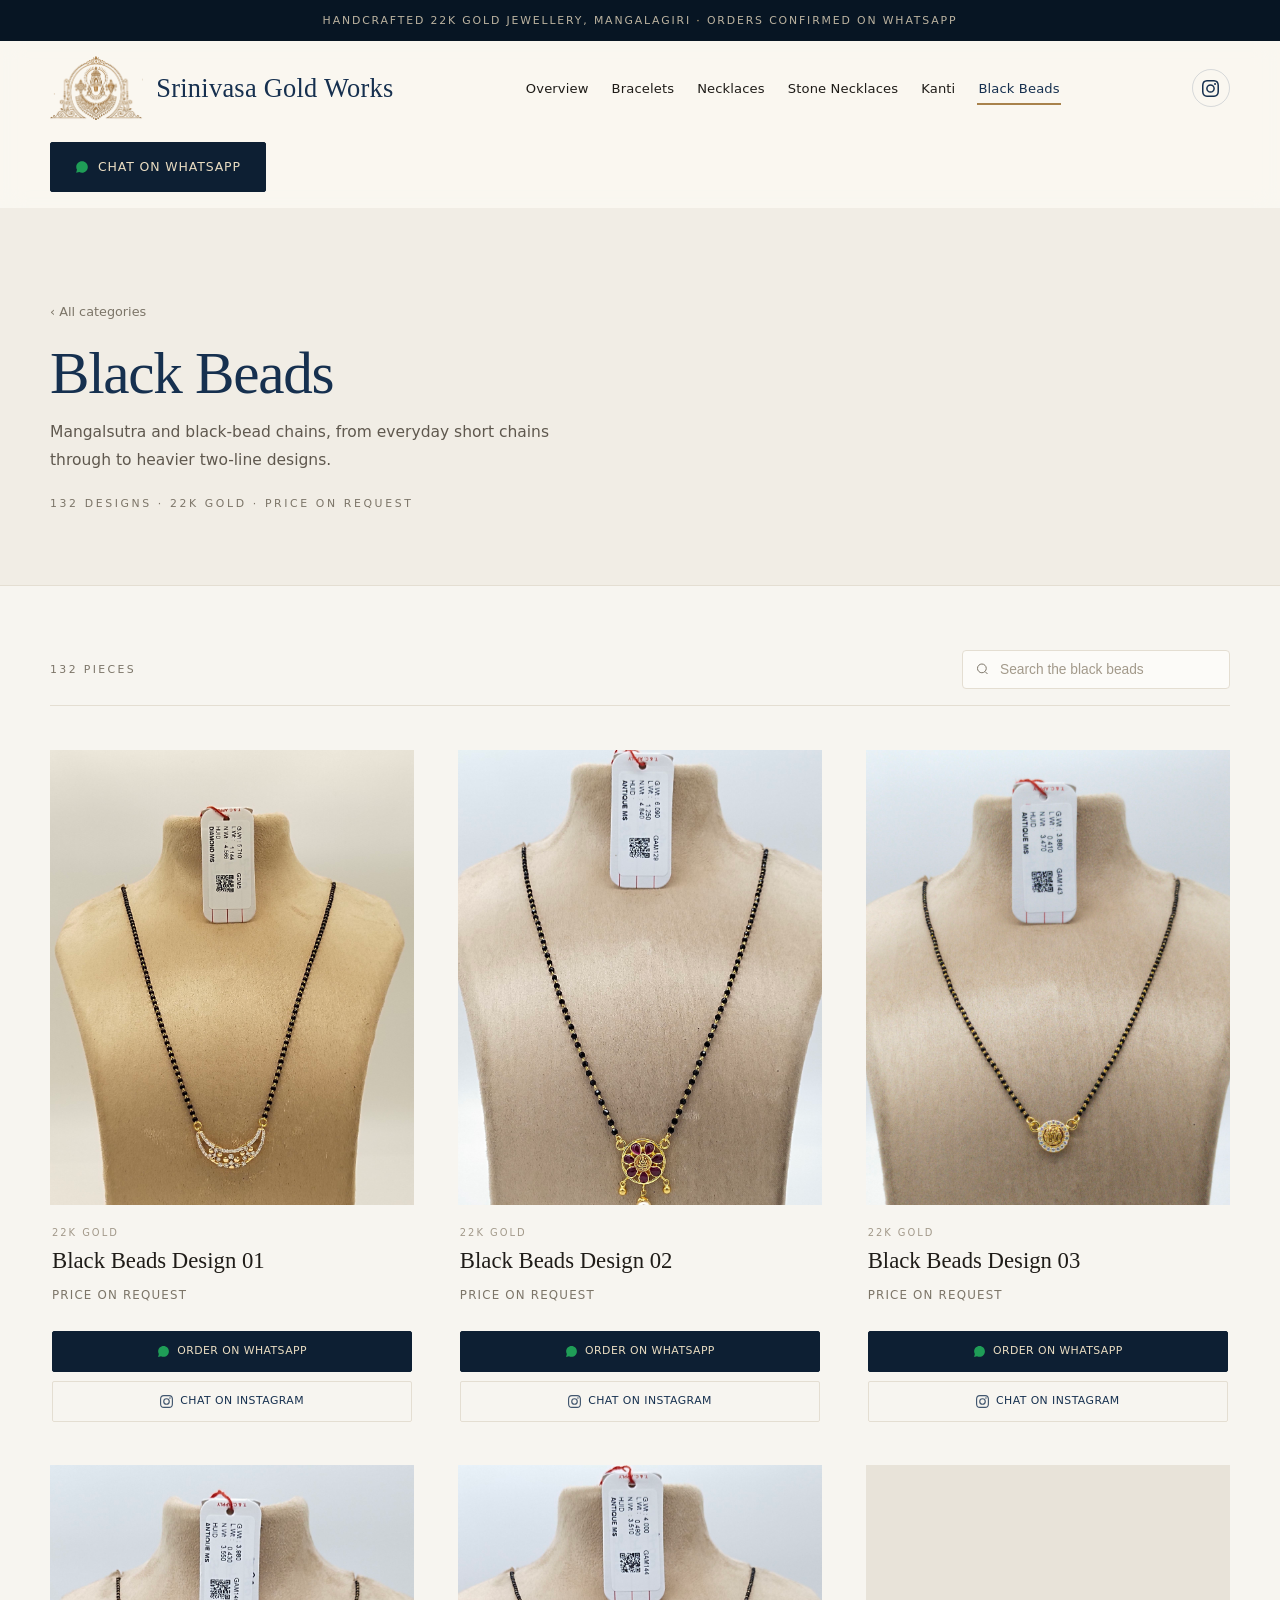
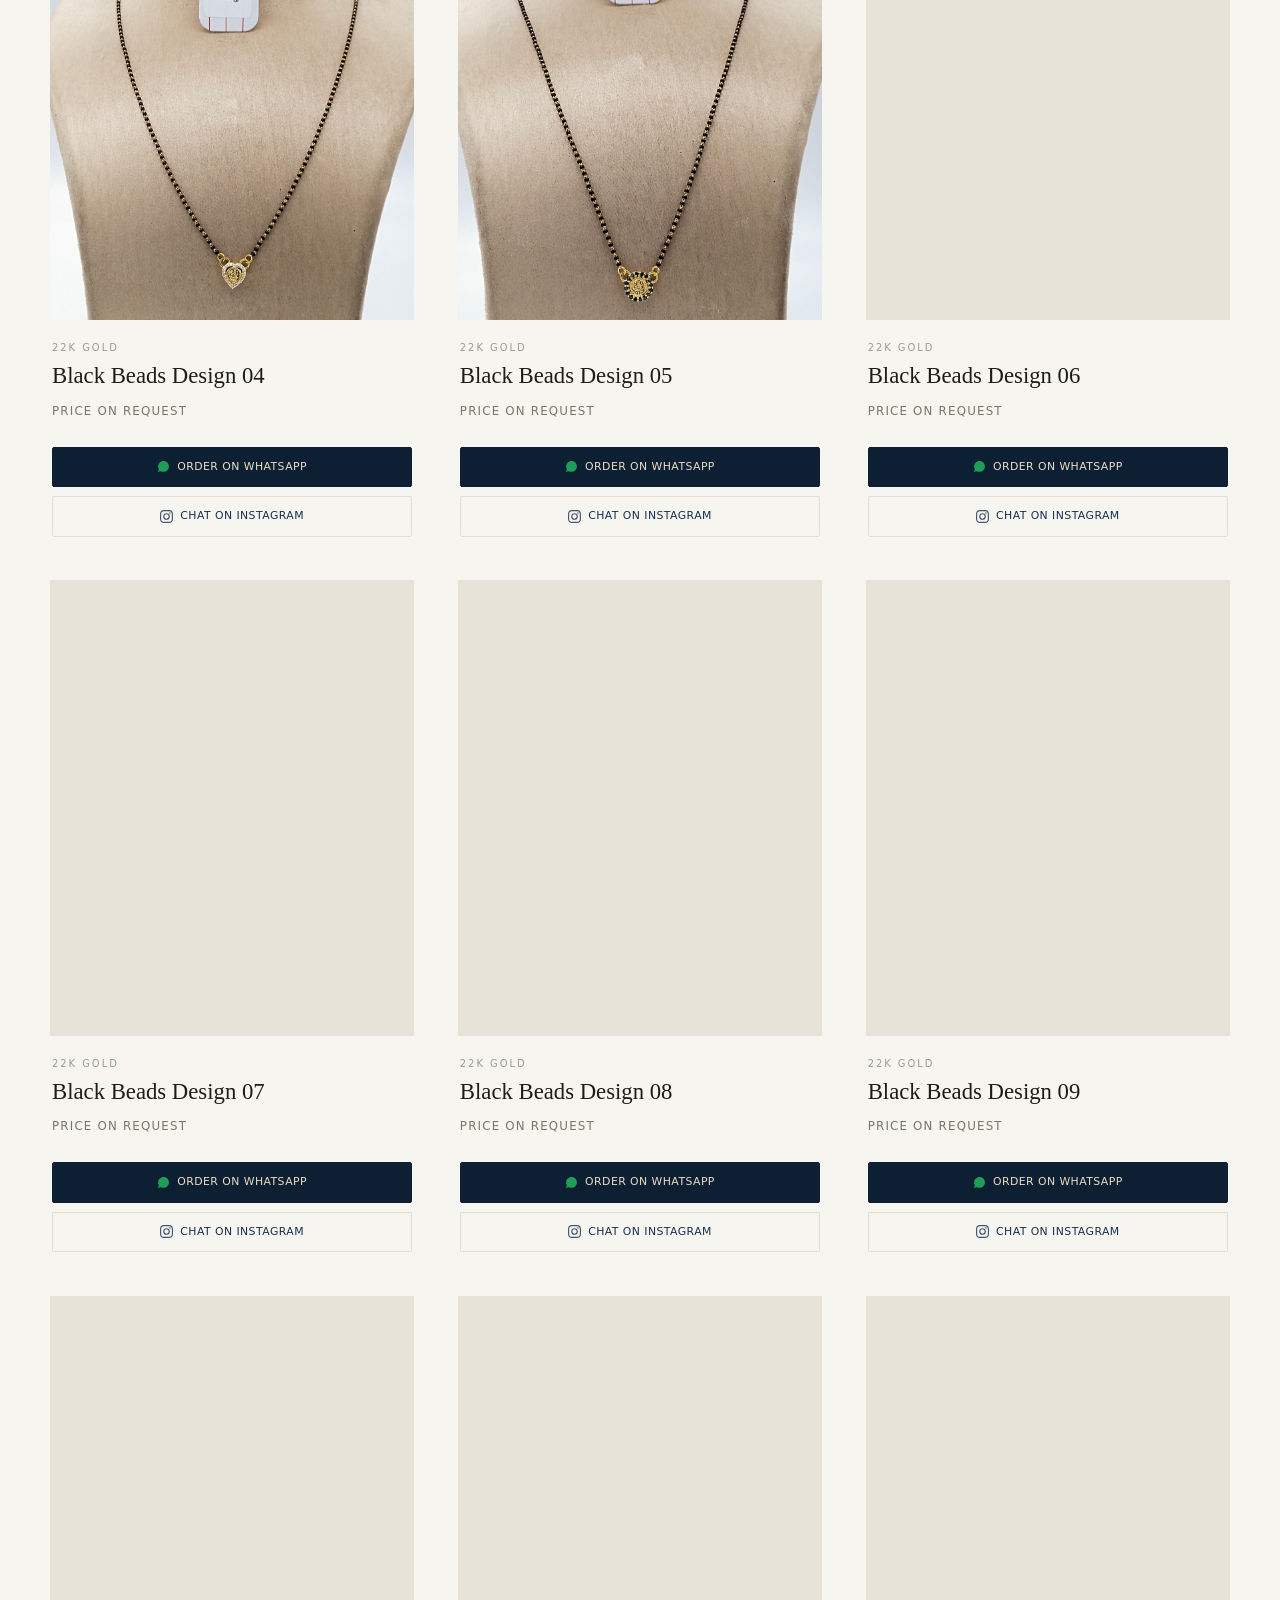
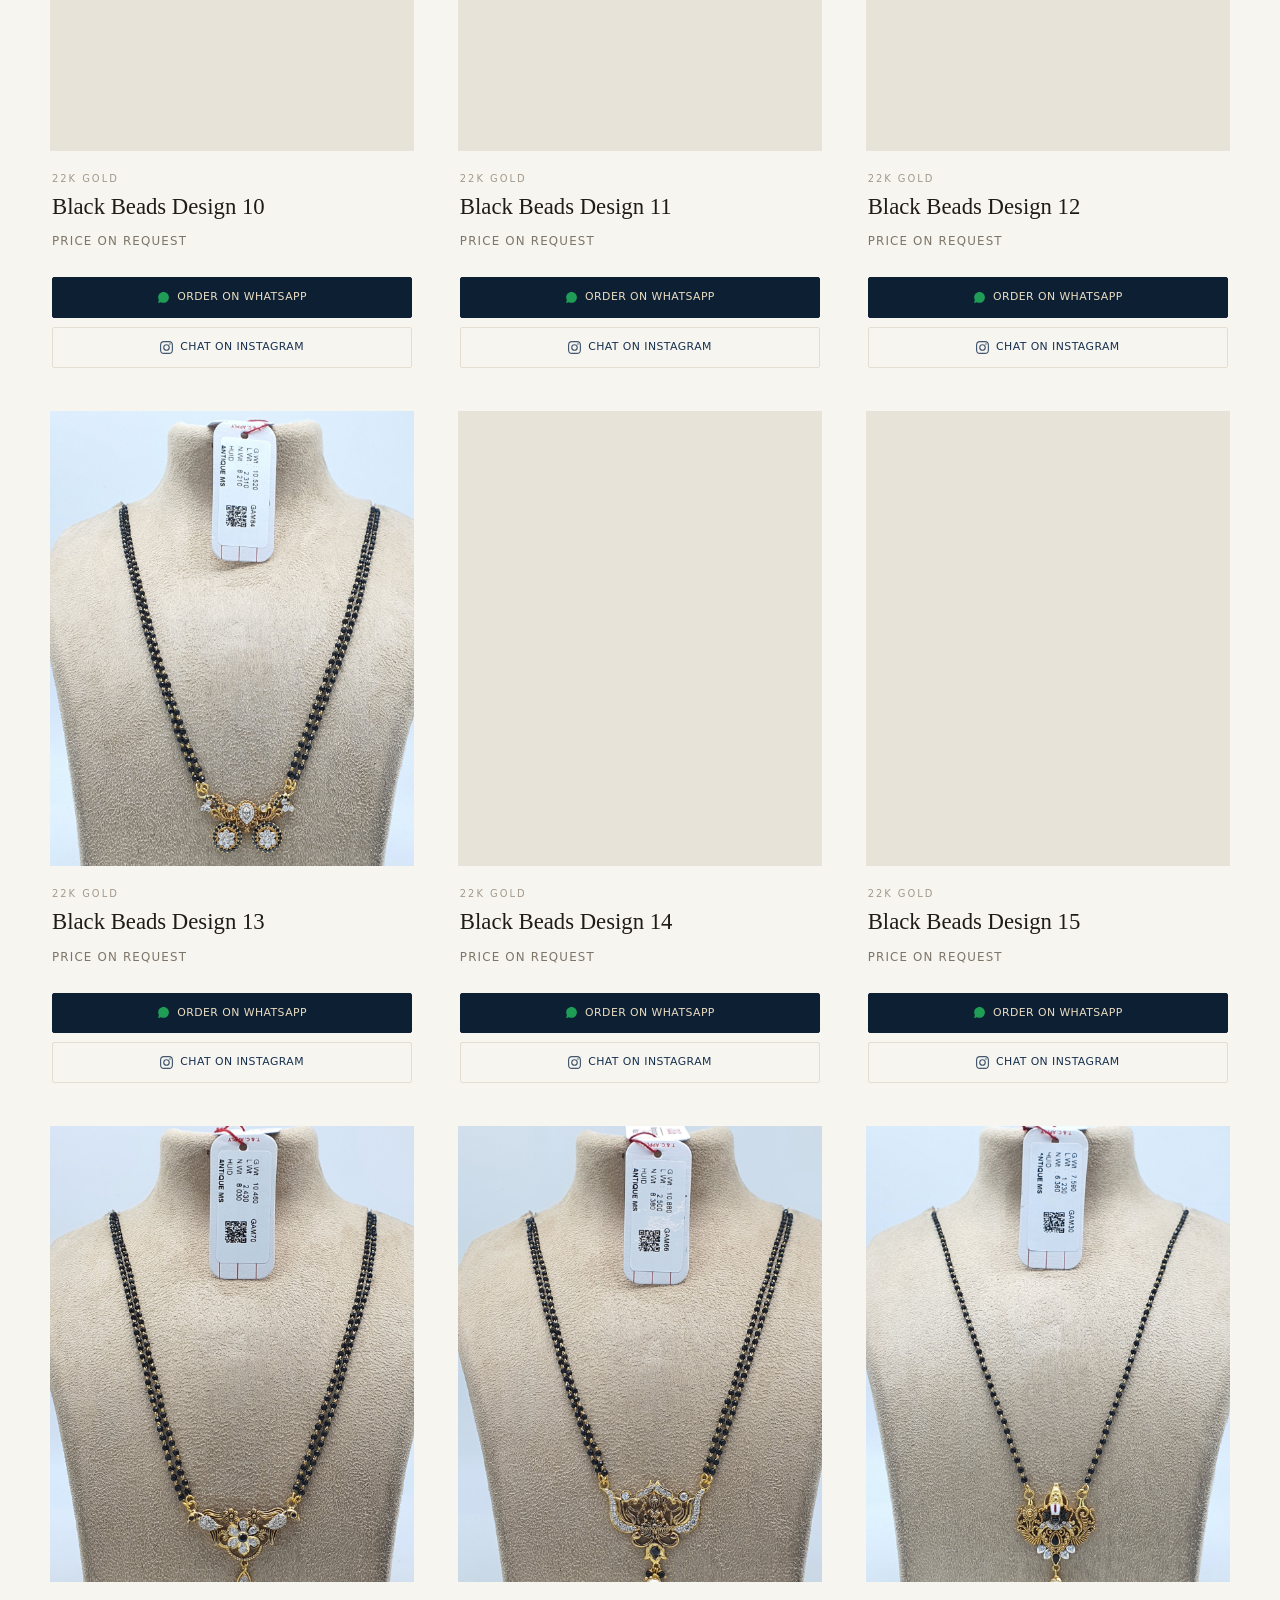
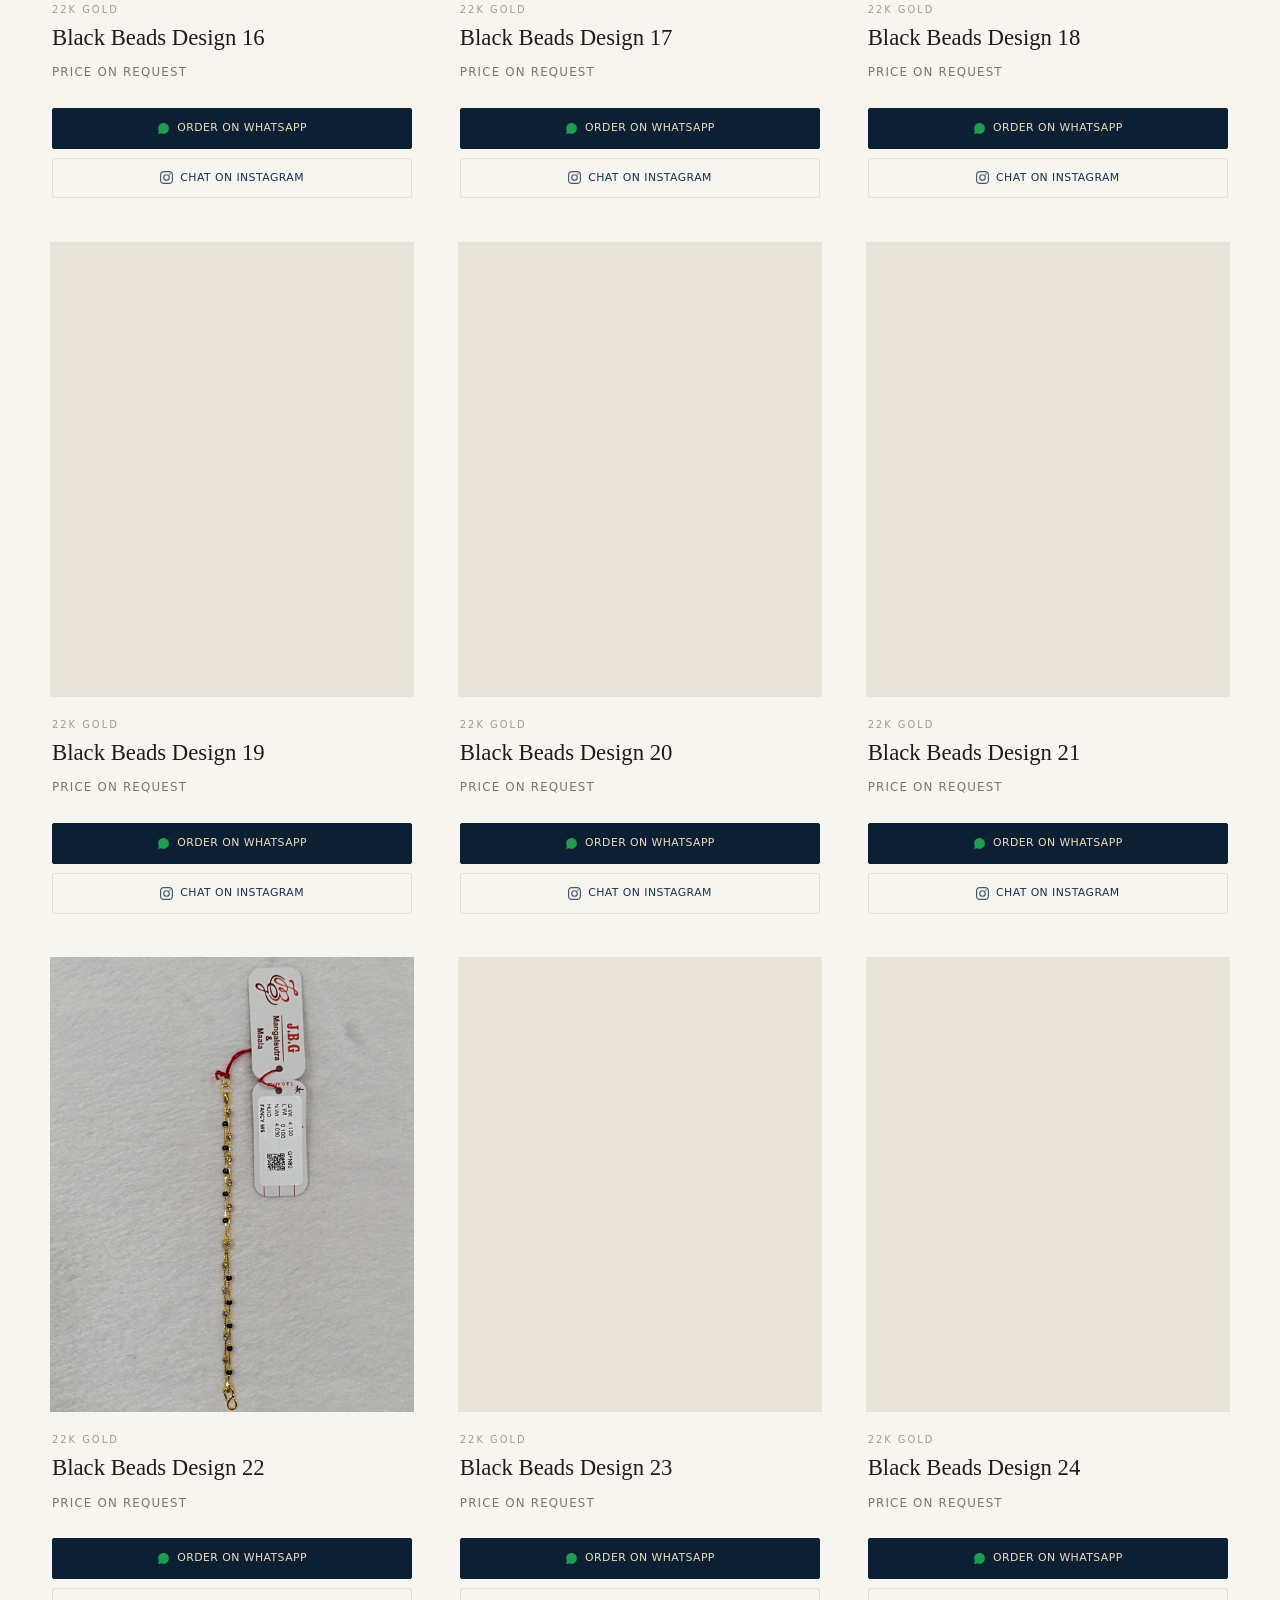
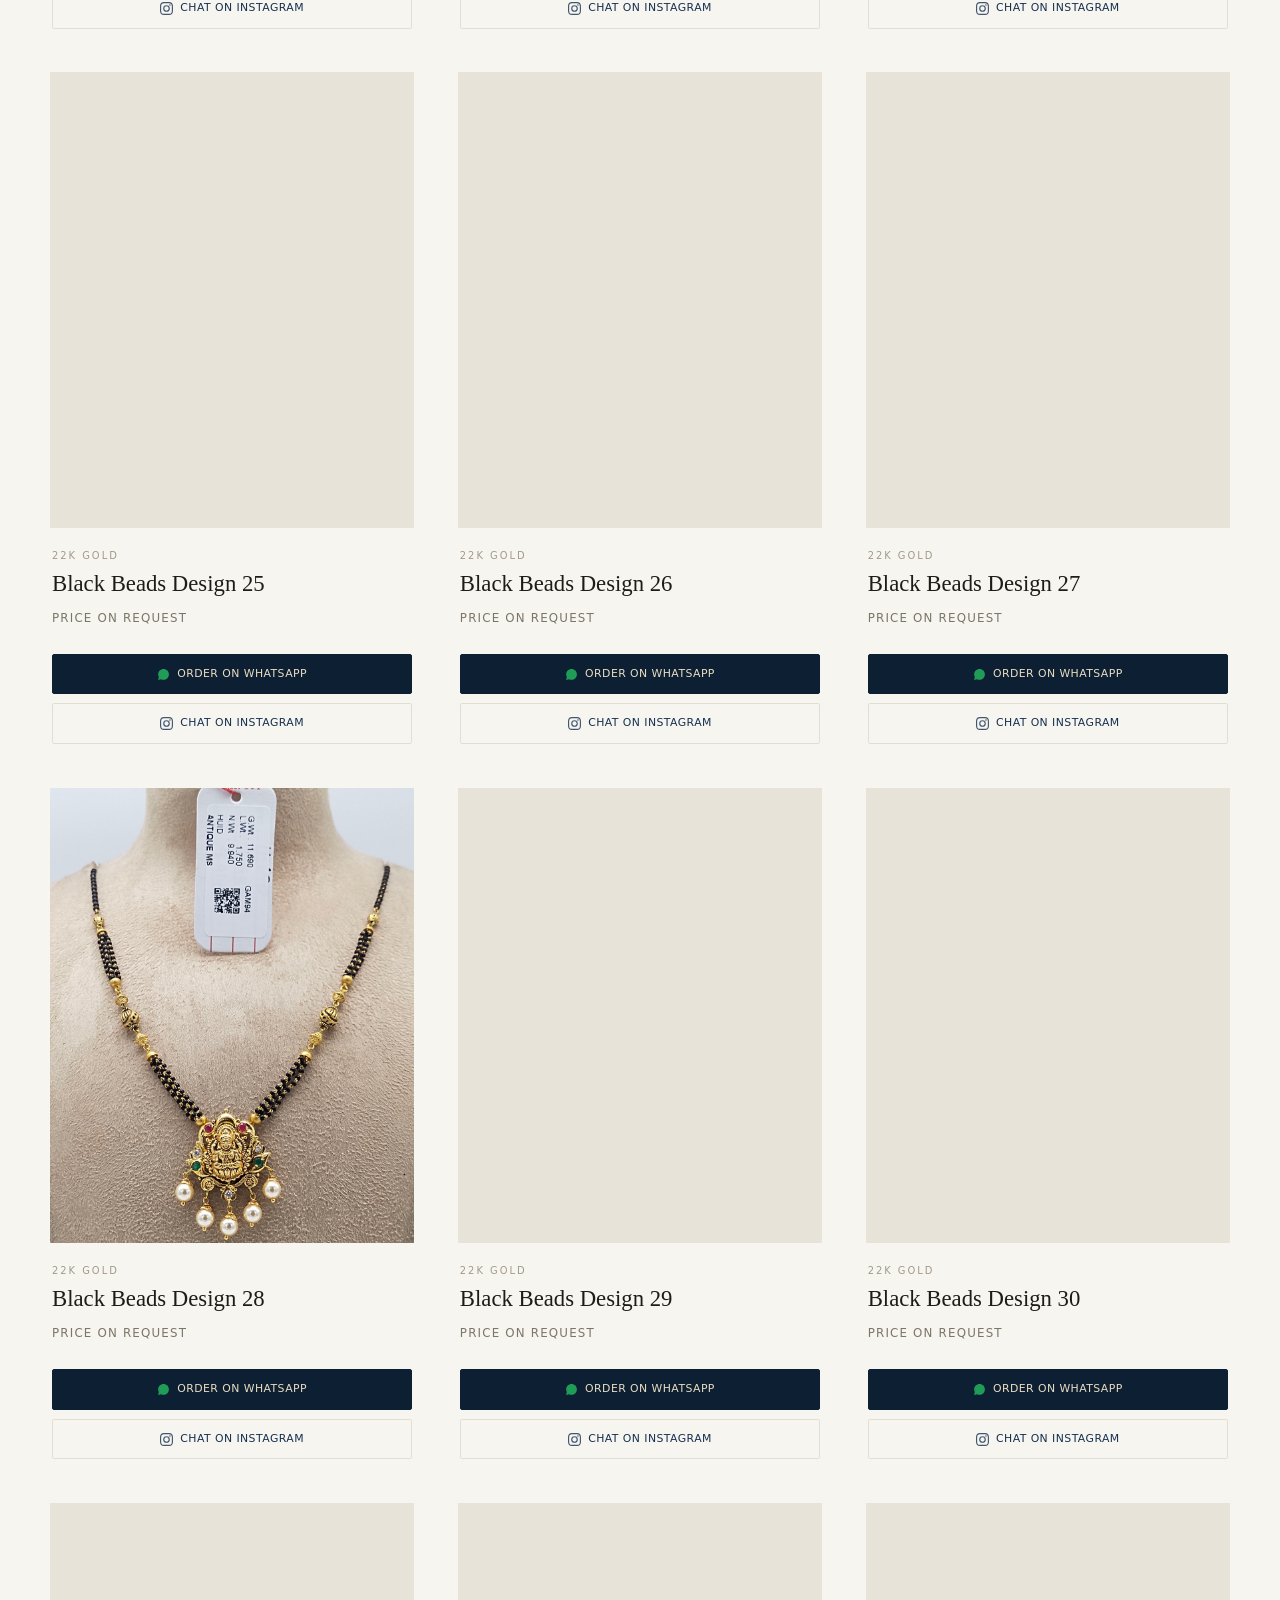
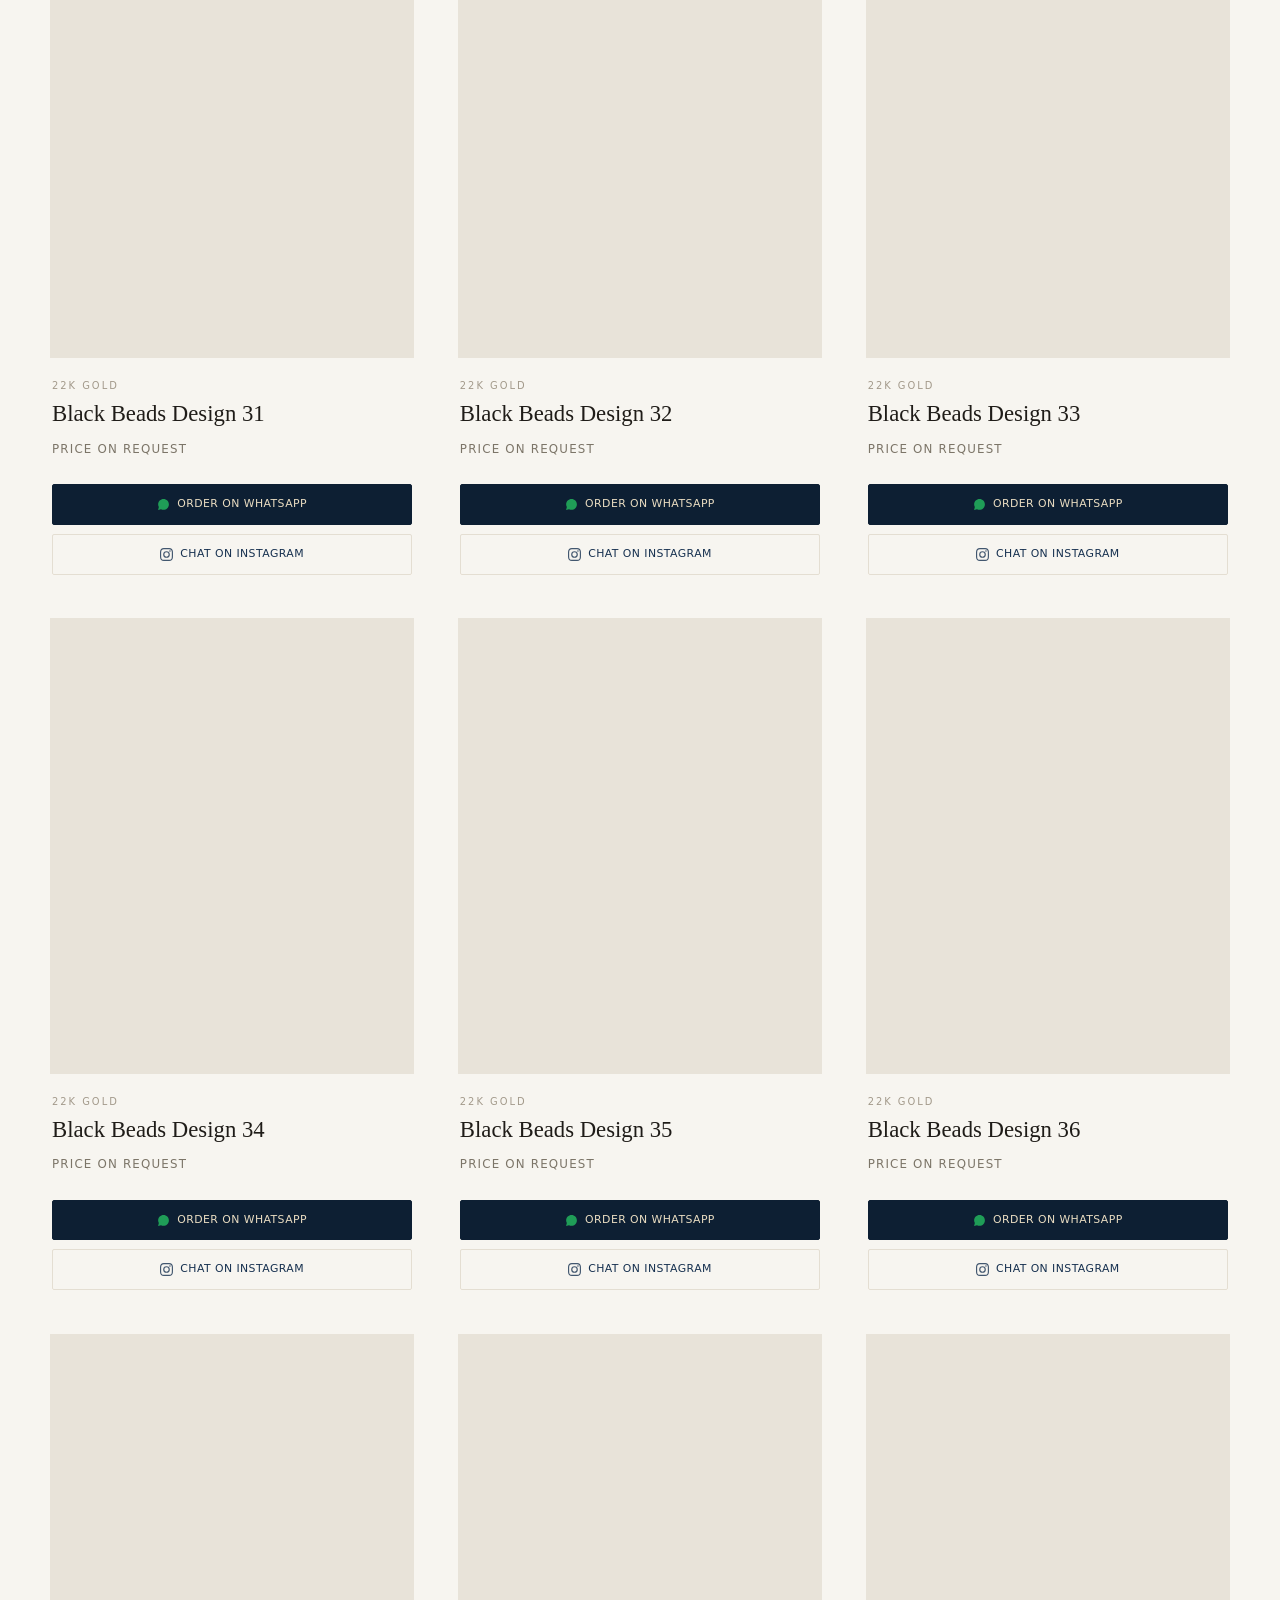
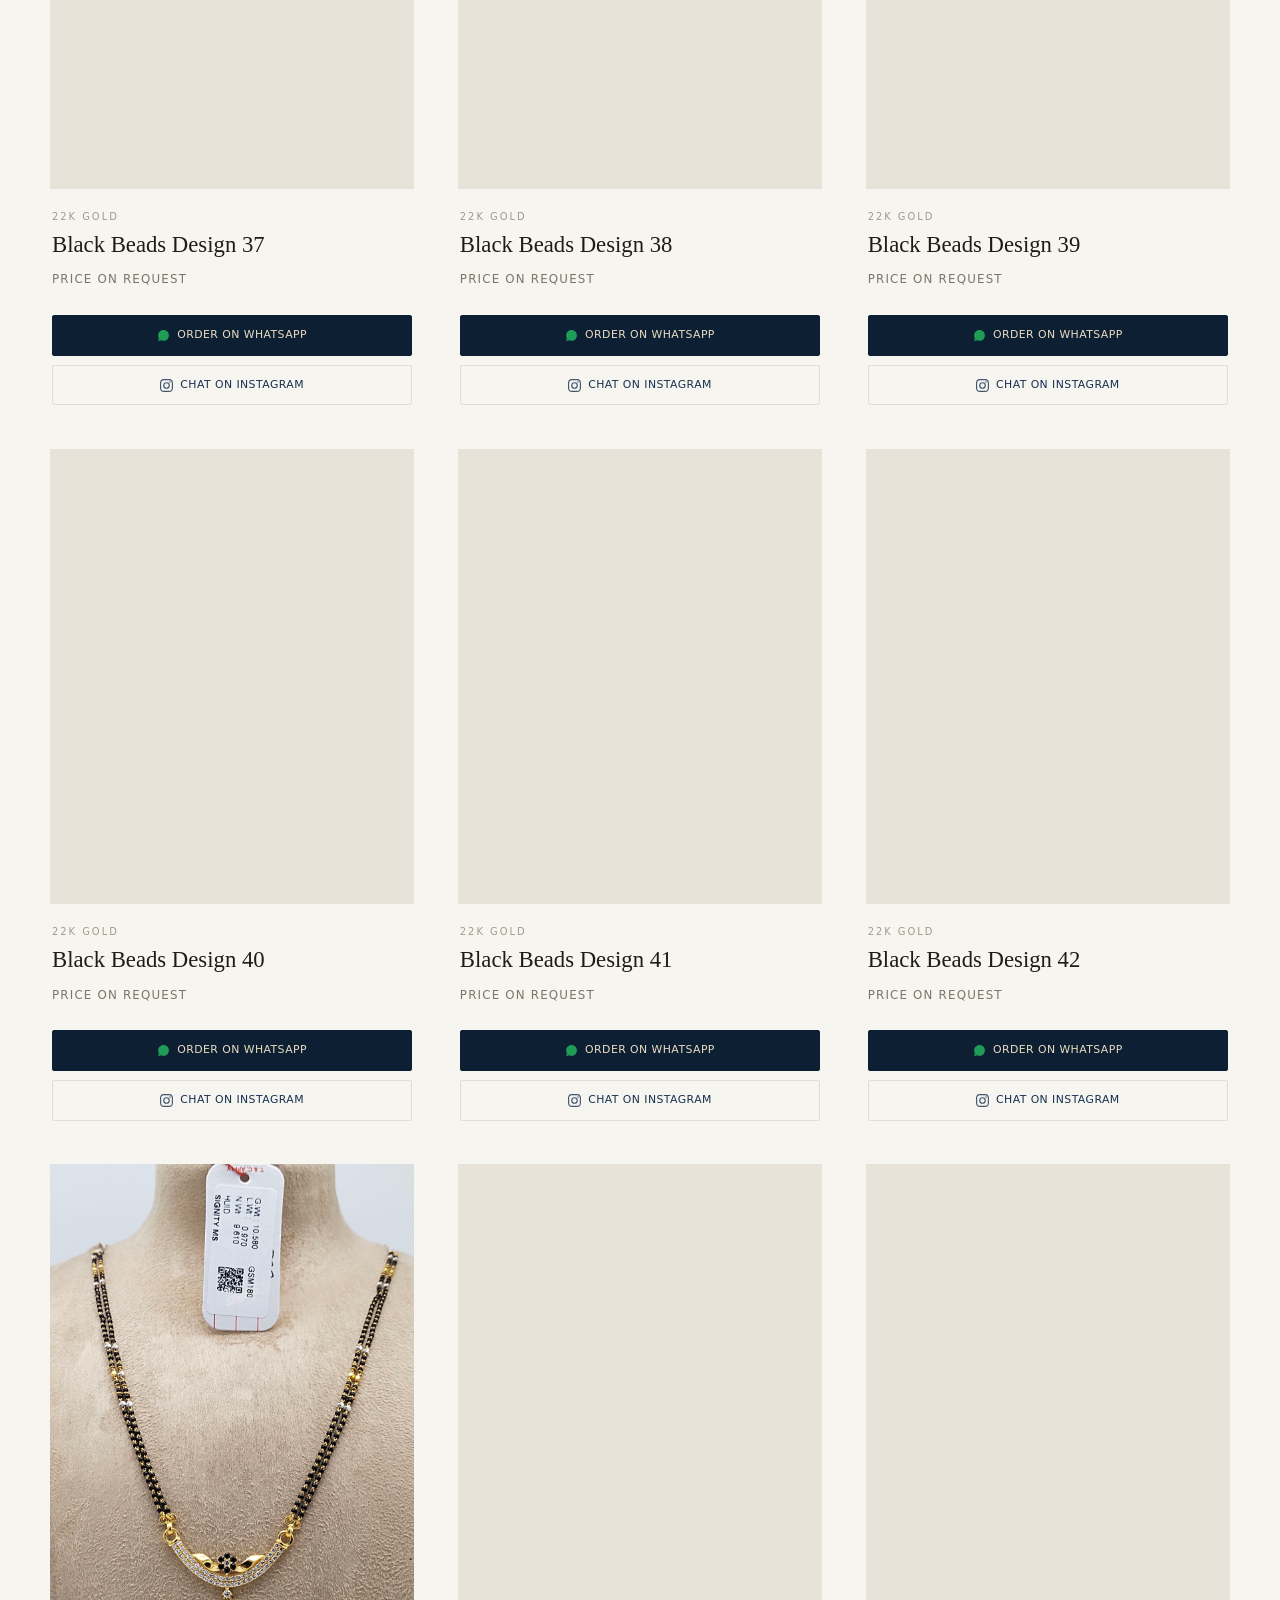
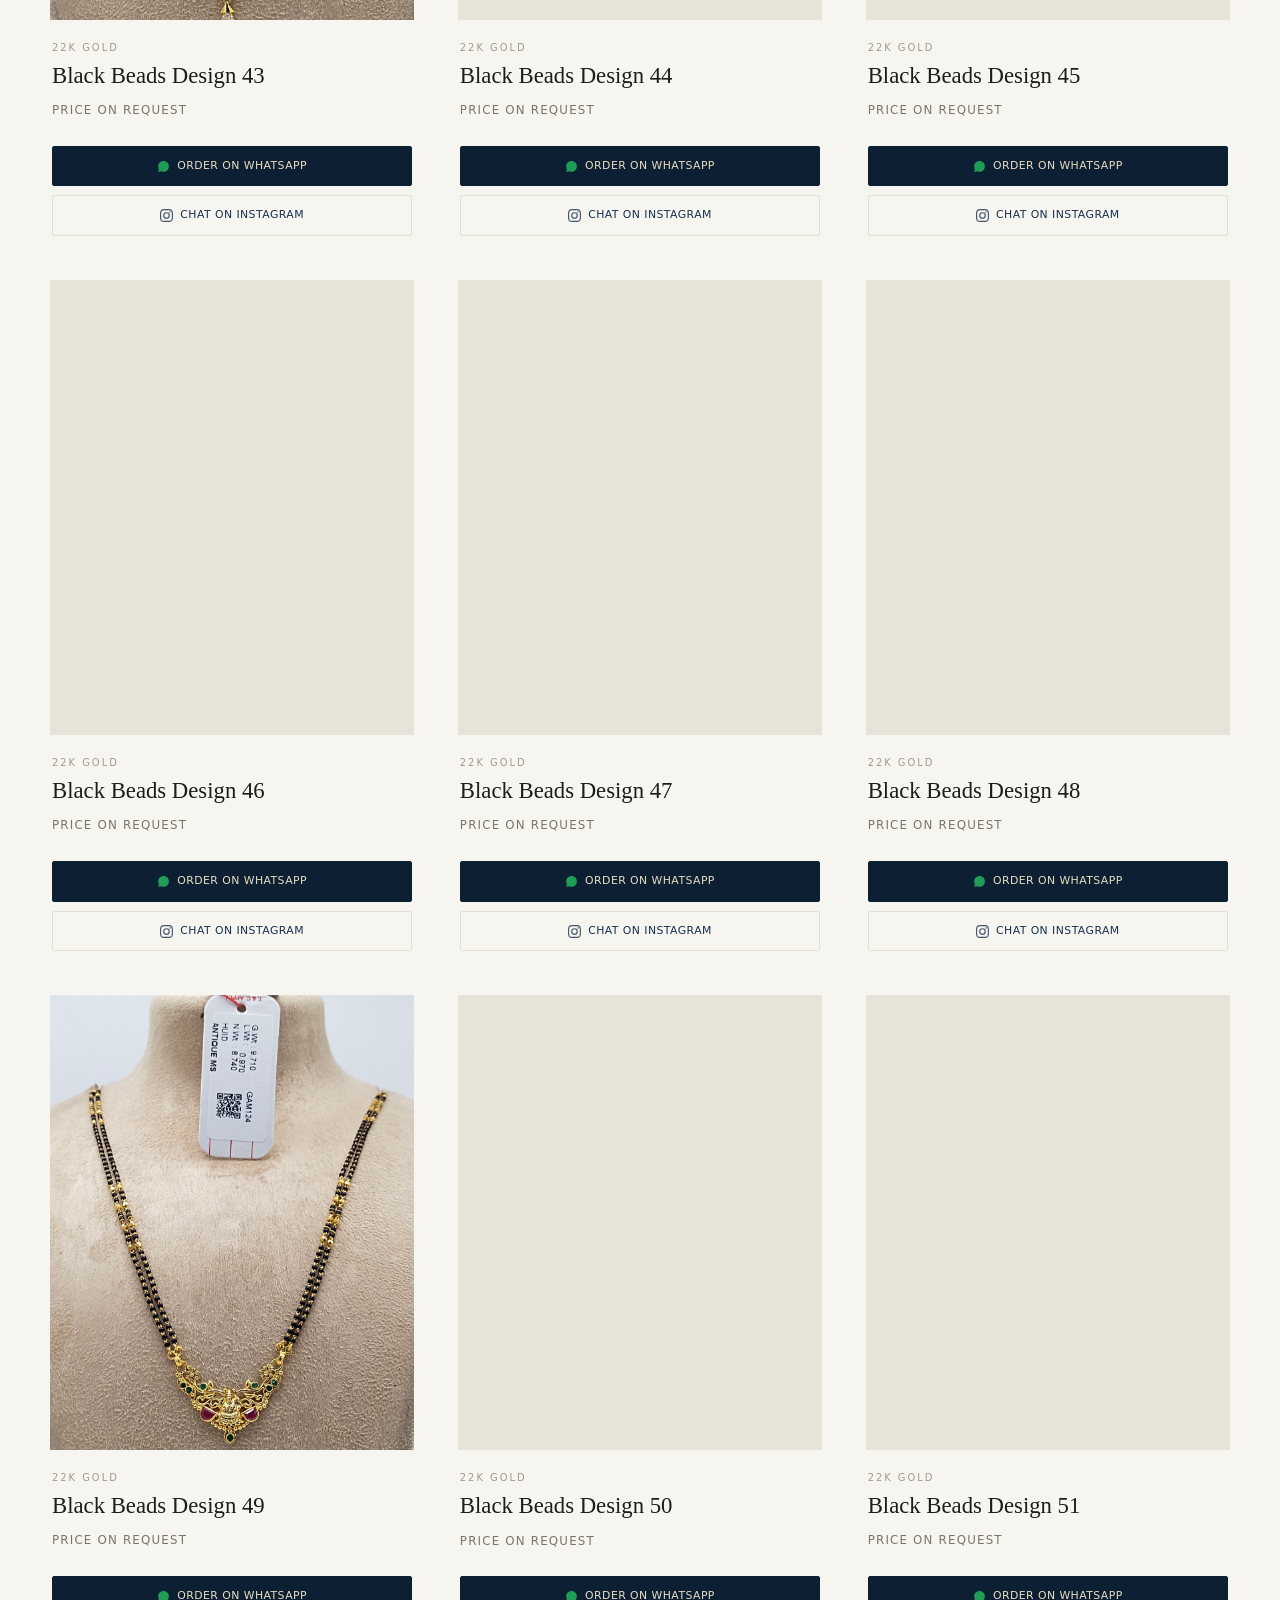
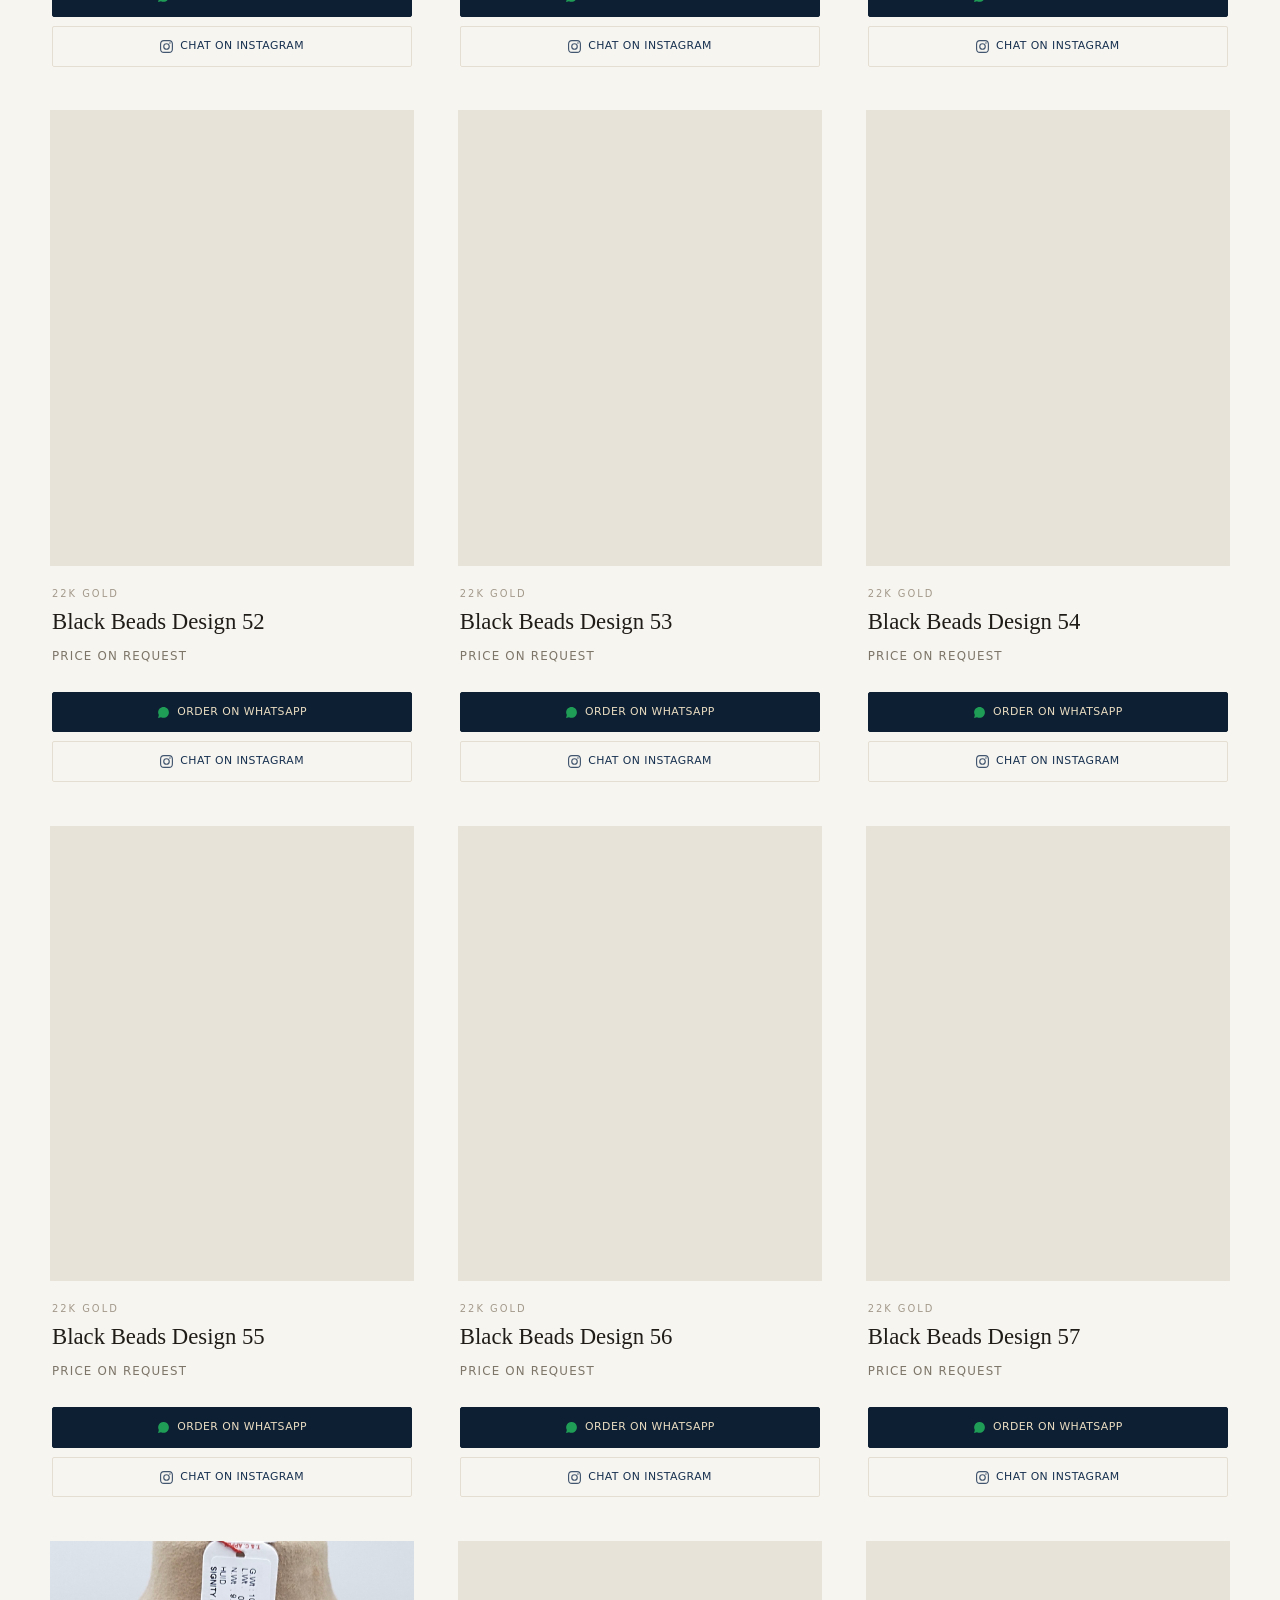
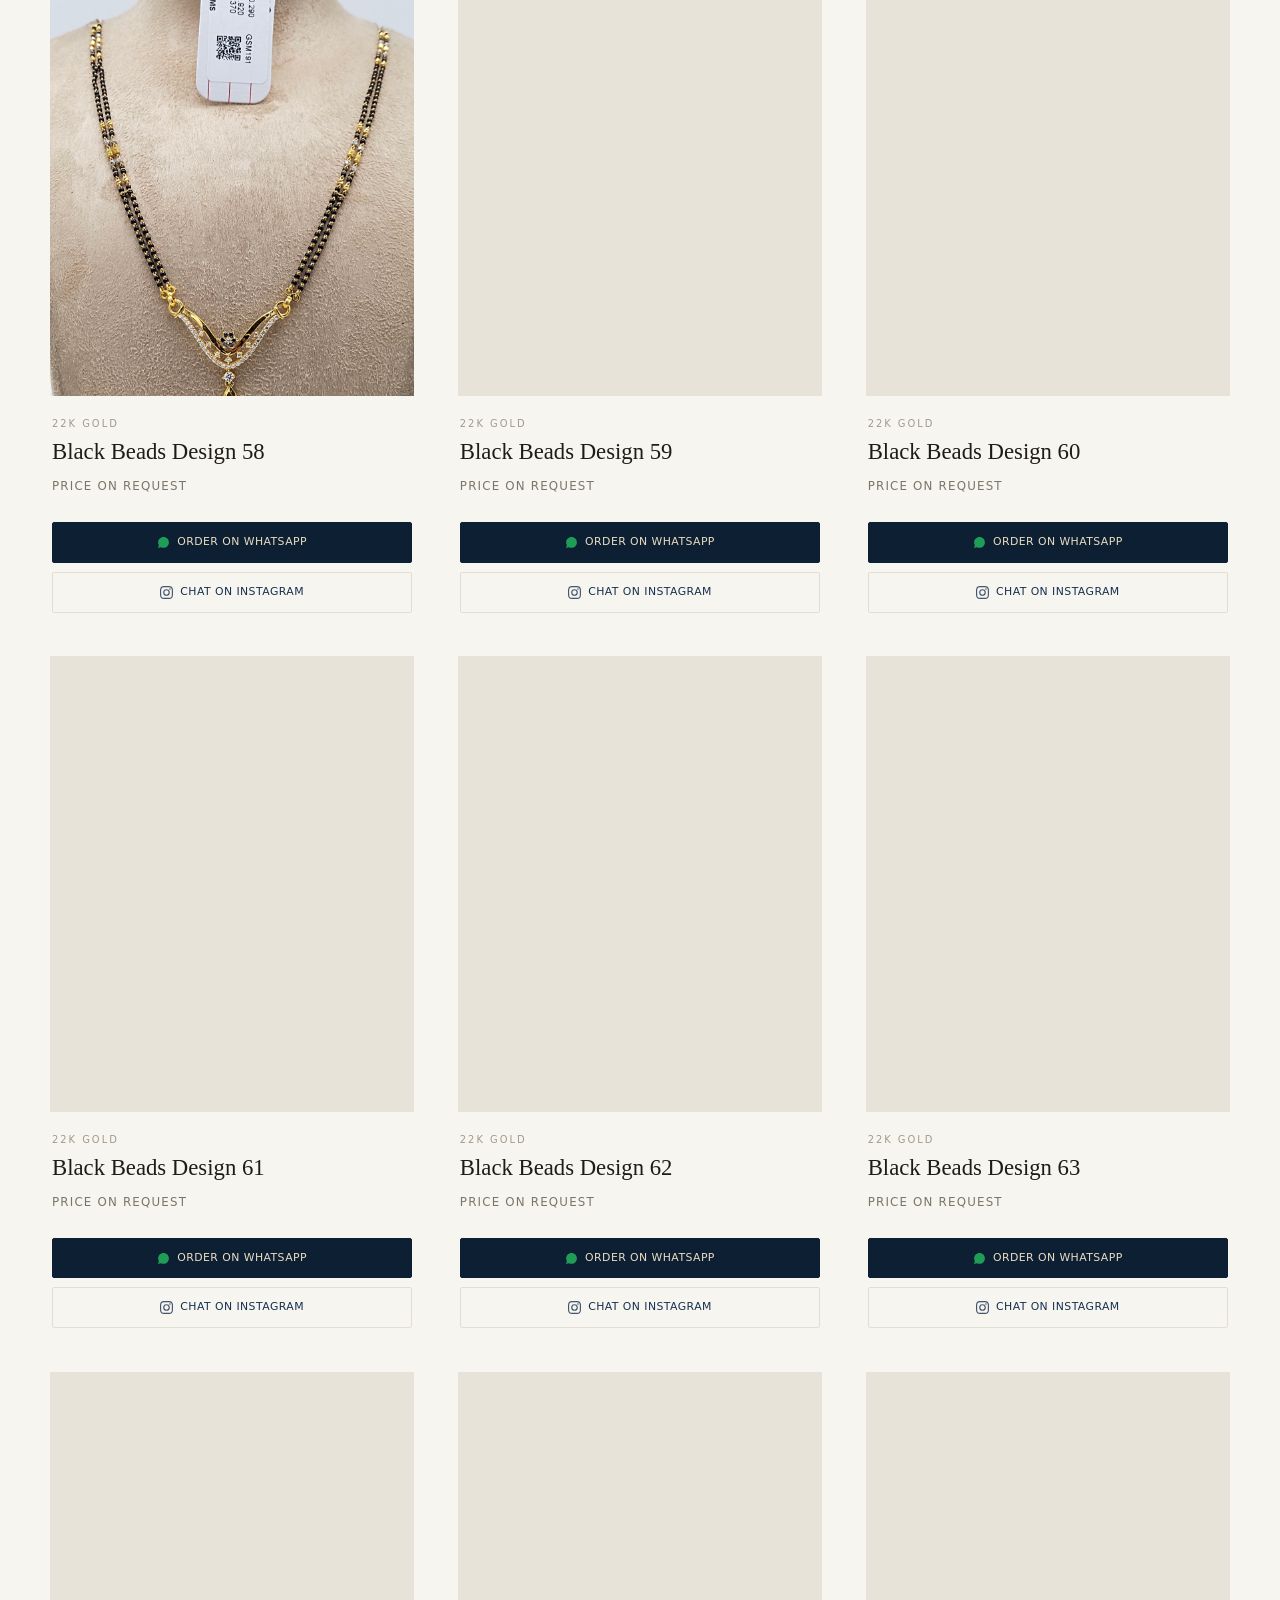
==== commit b1d50efd: "Add the Kanti category and ten more black beads designs Kanti: 15 photographs of rigid gold collars," ====
--- a/black-beads.html
+++ b/black-beads.html
@@ -53,7 +53,7 @@
       <a class="back-link" href="index.html">&lsaquo; All categories</a>
       <h1>Black Beads</h1>
       <p class="page-blurb">Mangalsutra and black-bead chains, from everyday short chains through to heavier two-line designs.</p>
-      <p class="page-count">122 designs · 22k gold · price on request</p>
+      <p class="page-count" id="pageCount"></p>
     </div>
   </section>
 
@@ -72,7 +72,7 @@
 
       <div class="empty-state" id="emptyState">
         <p>No pieces match your search.</p>
-        <p>Try a different word, or clear the search to see all 122 designs.</p>
+        <p id="emptyHint">Try a different word, or clear the search.</p>
         <button id="clearSearch">Clear the search</button>
       </div>
     </div>
--- a/css/site.css
+++ b/css/site.css
@@ -390,7 +390,15 @@
   text-transform:uppercase; margin-top:6px; margin-bottom:20px;
 }
 .card-actions{ margin-top:auto; display:flex; flex-direction:column; gap:9px; }
-.card-actions .btn-wa, .card-actions .btn-ig{ justify-content:center; width:100%; }
+/* Card buttons sit in narrow columns, so they run tighter than the page-level
+   ones. The wipe needs overflow:hidden, which would otherwise clip the label. */
+.card-actions .btn-wa, .card-actions .btn-ig{
+  justify-content:center; width:100%;
+  padding:12px 10px; gap:7px;
+  font-size:.68rem; letter-spacing:.04em;
+  white-space:normal; text-align:center; line-height:1.35;
+}
+.card-actions .btn-wa svg, .card-actions .btn-ig svg{ width:13px; height:13px; }
 
 /* Secondary action: a hairline, so two CTAs never compete. */
 .btn-ig{
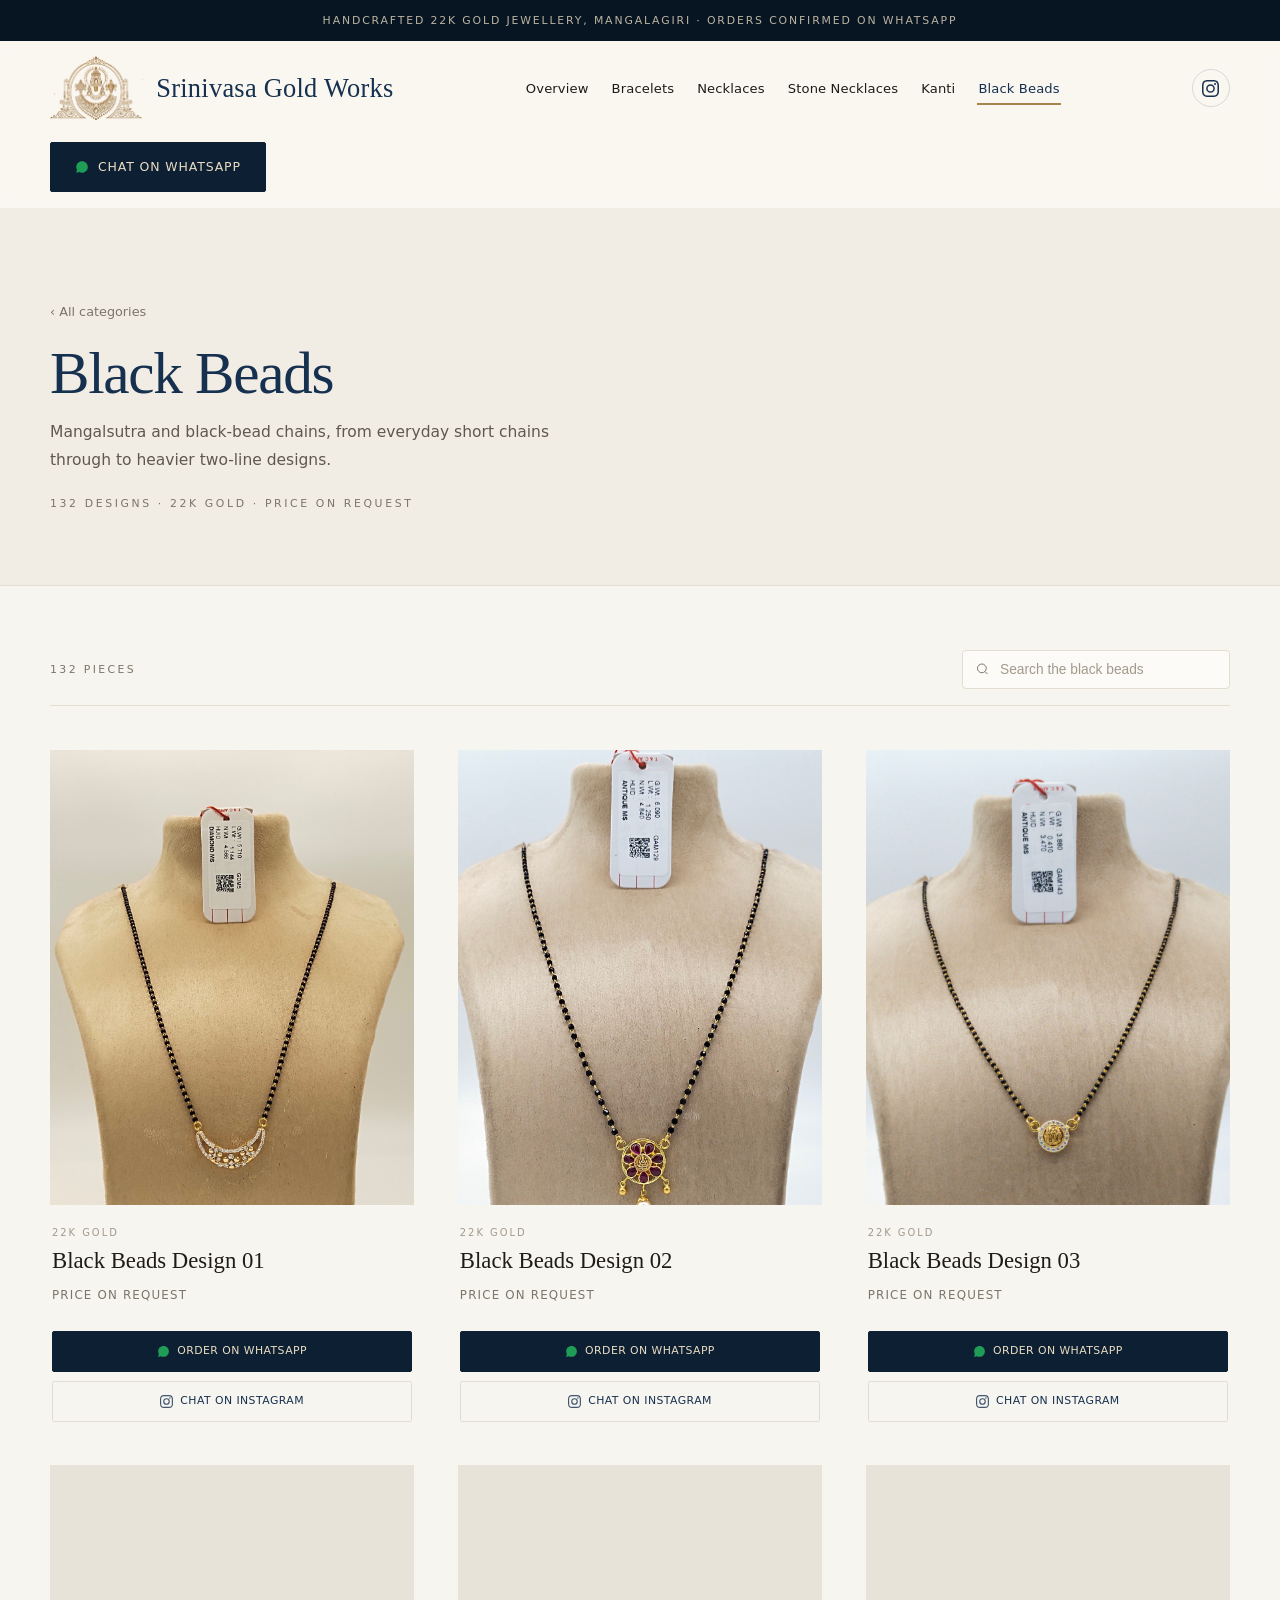
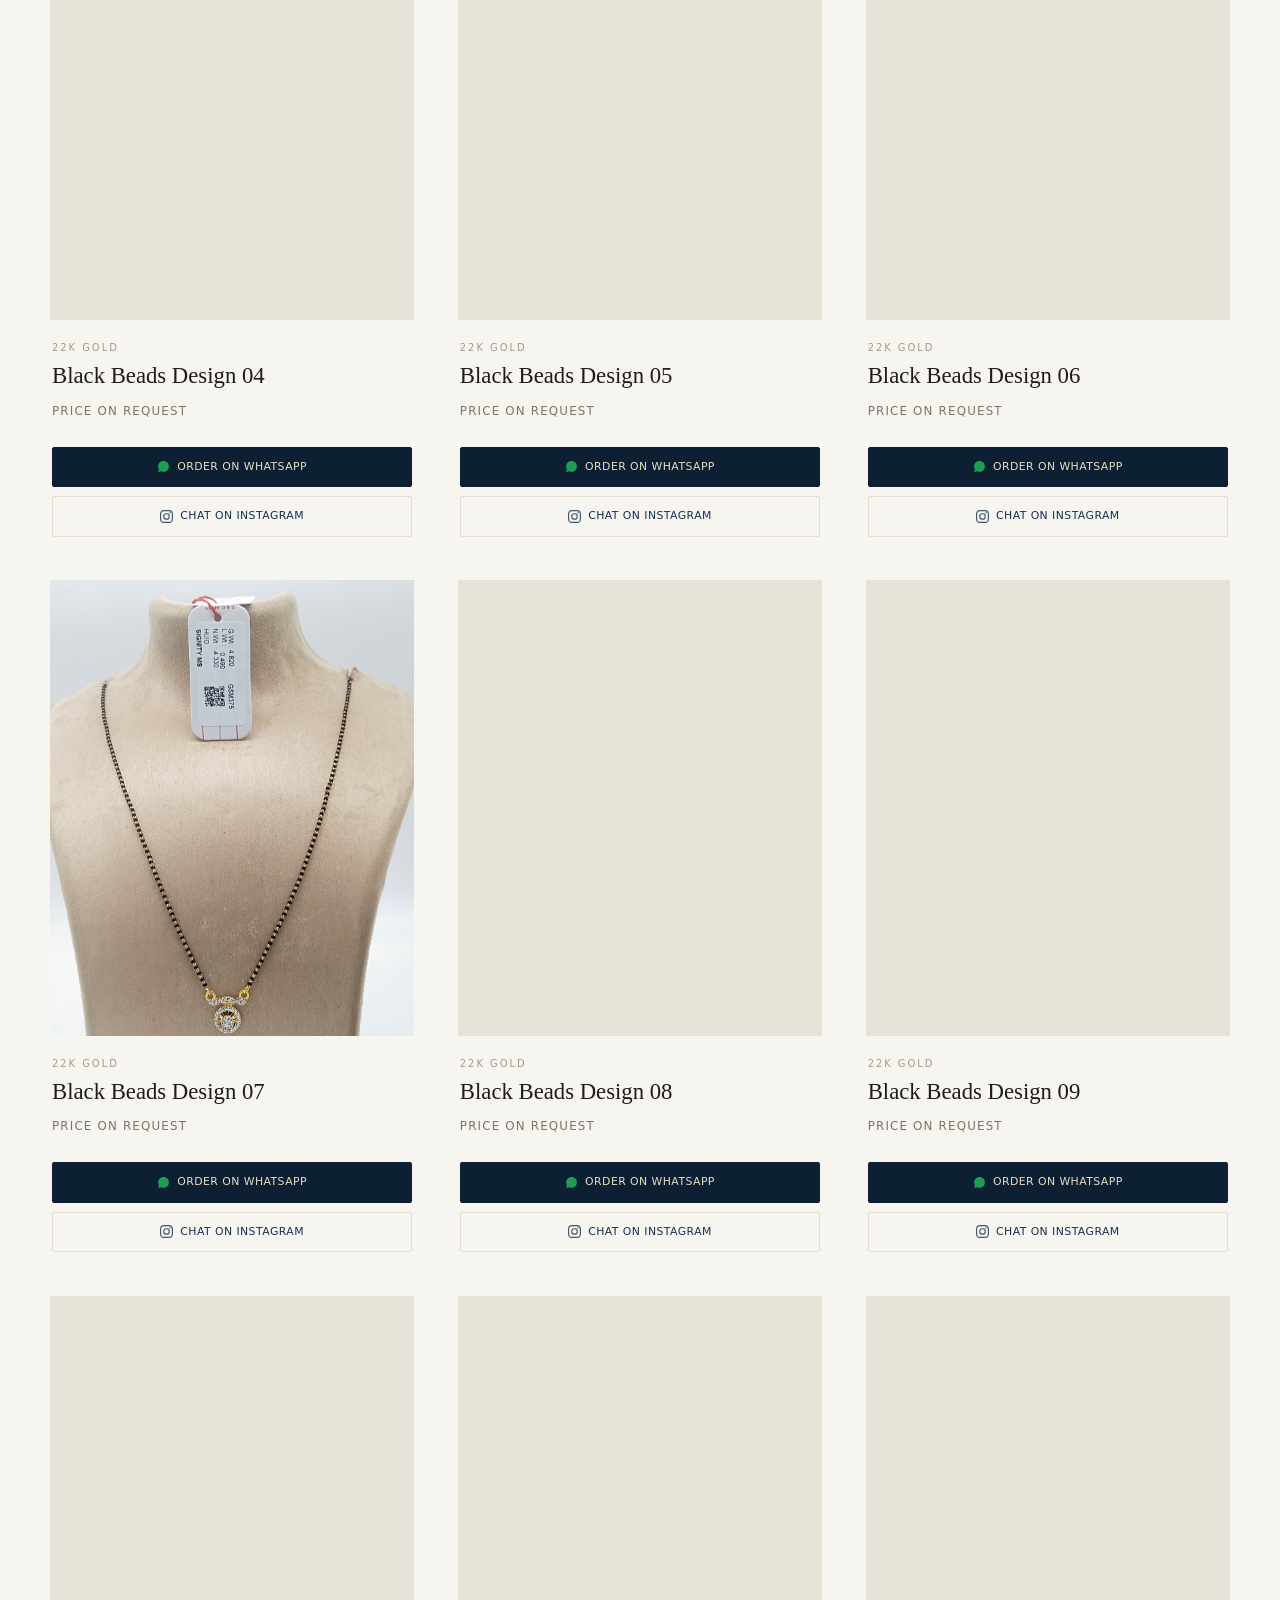
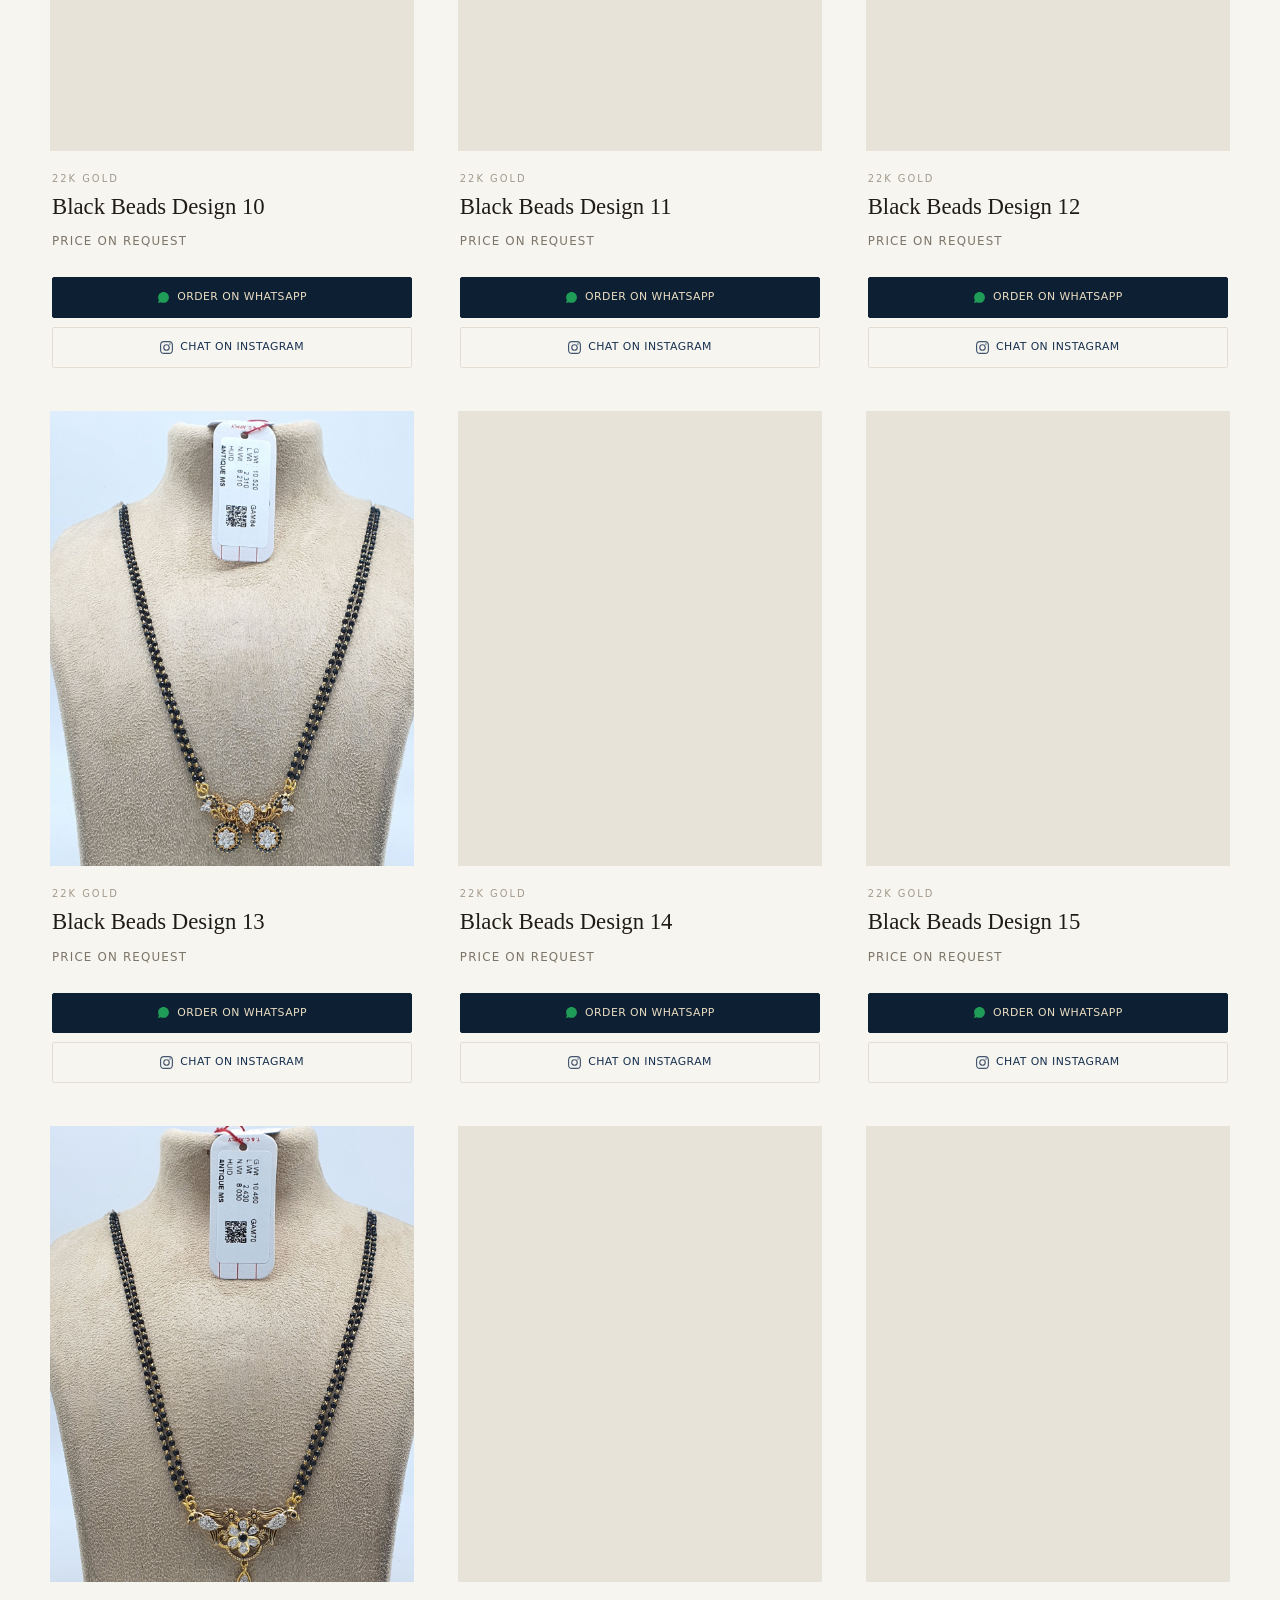
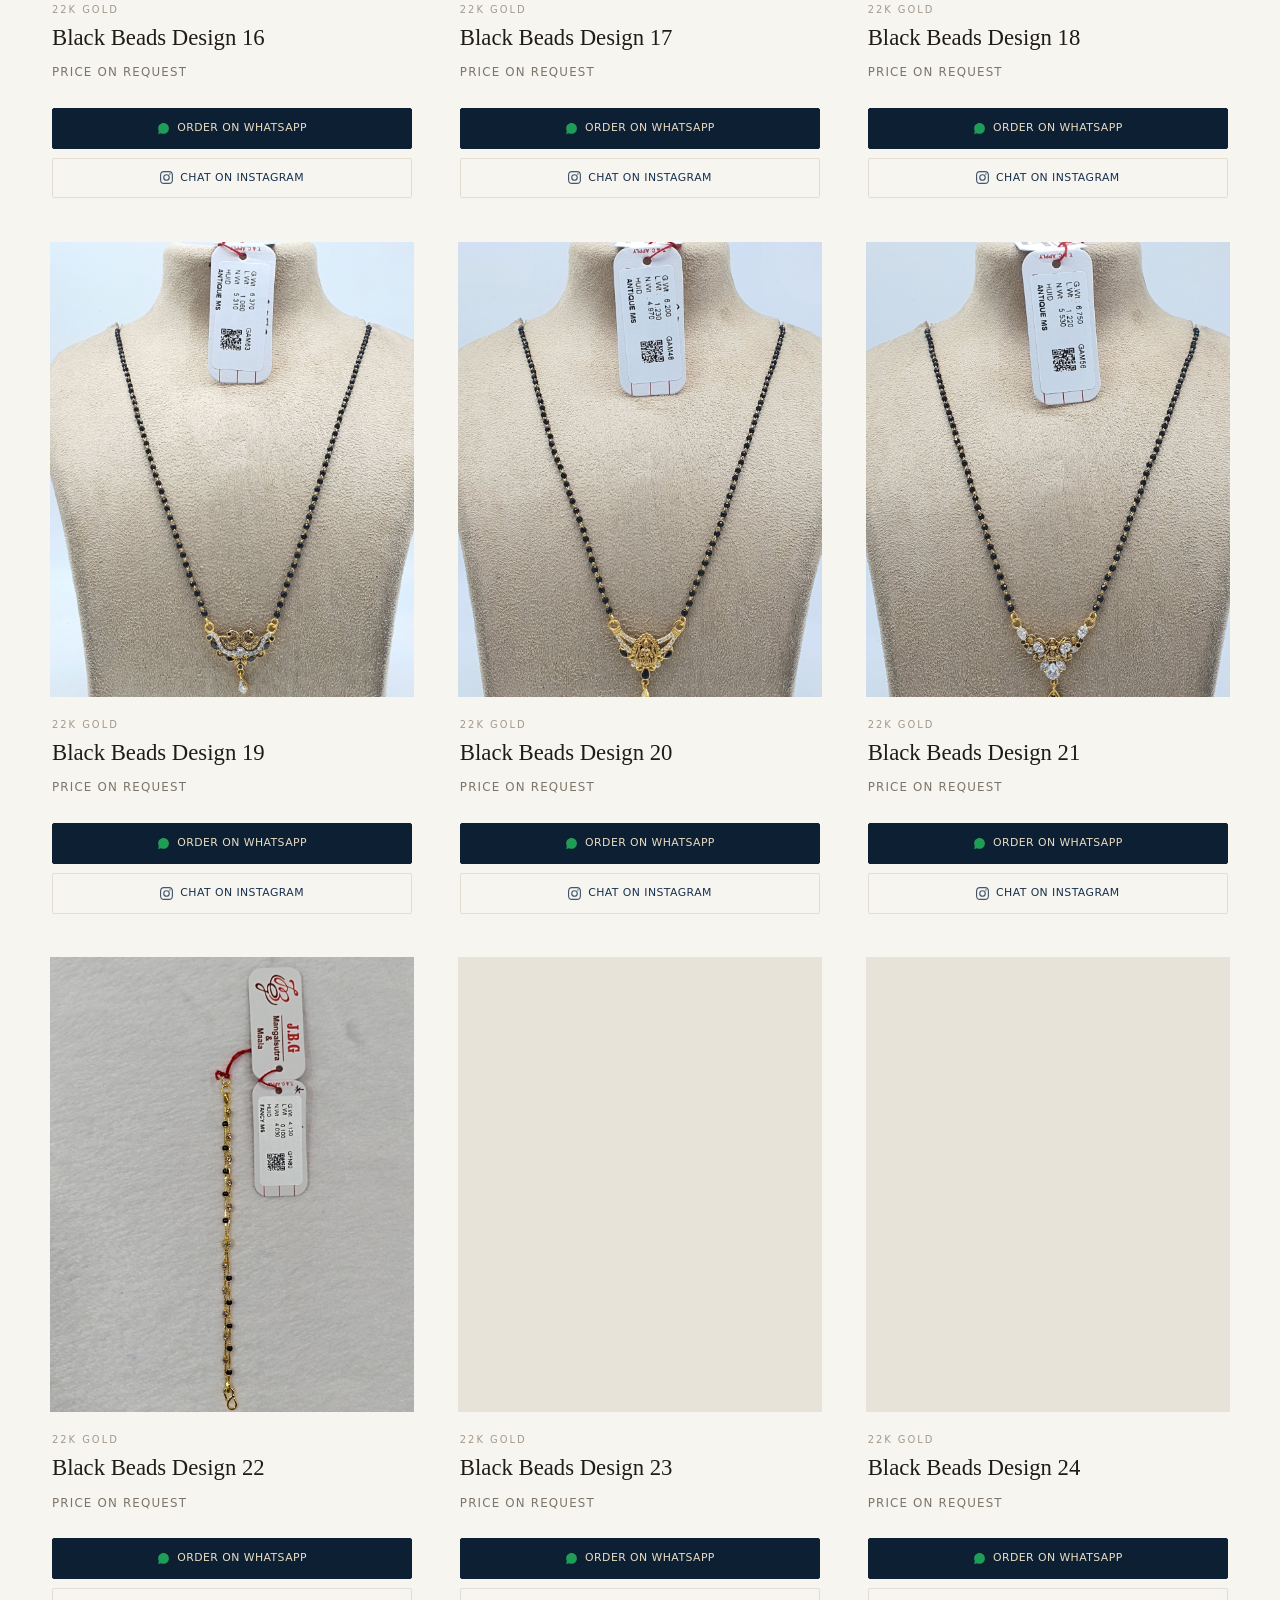
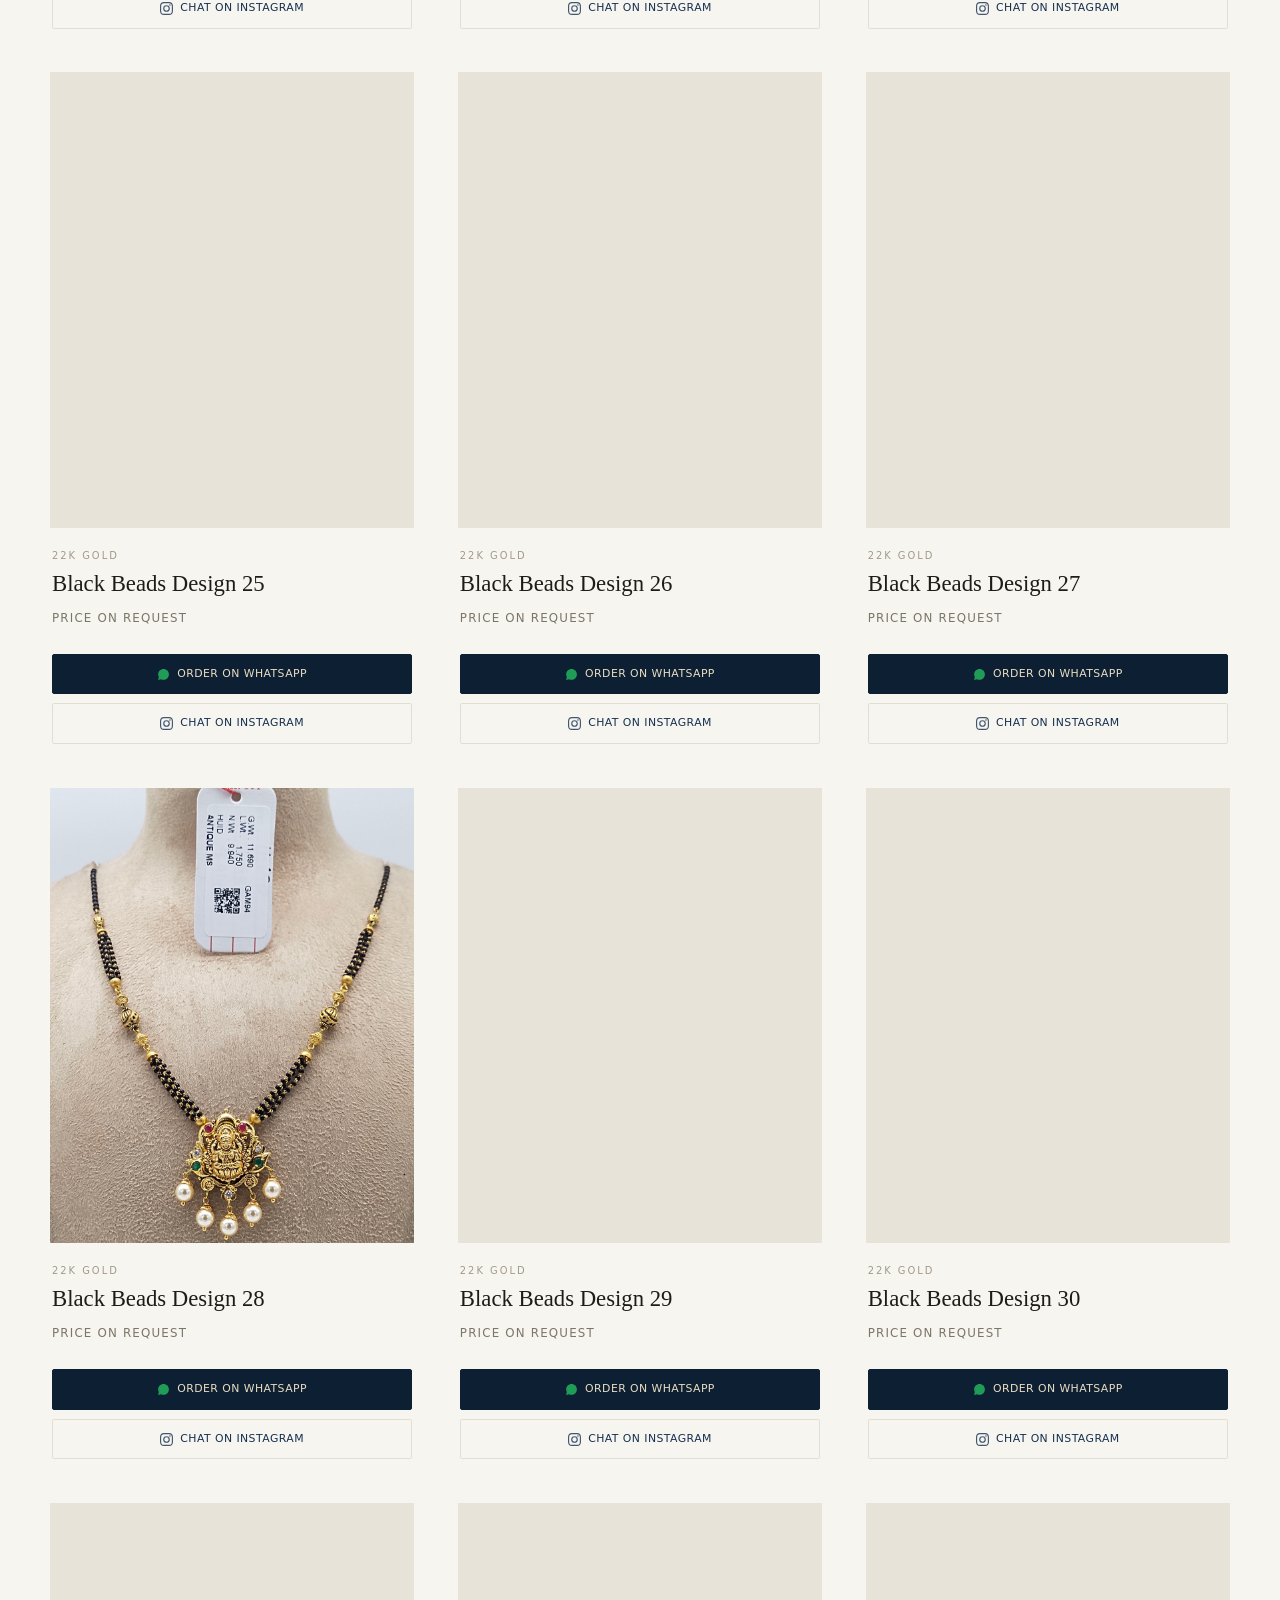
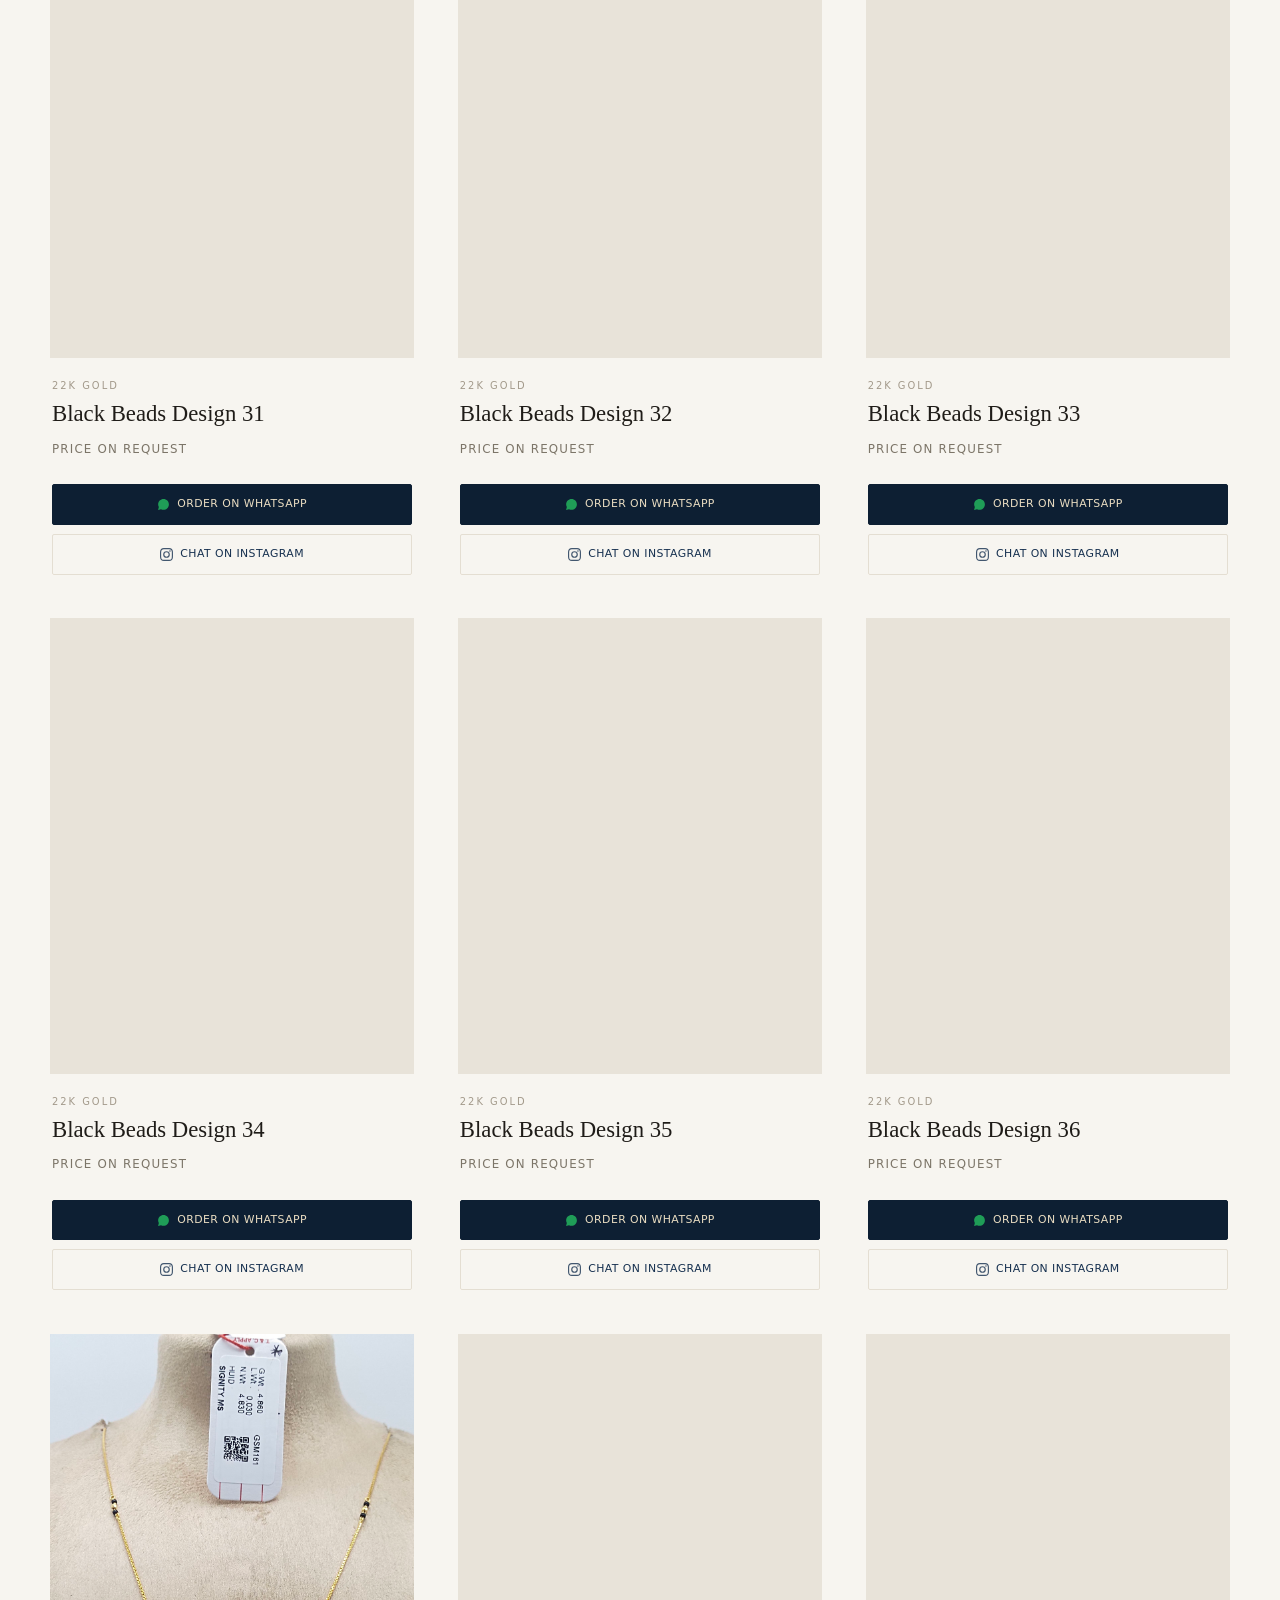
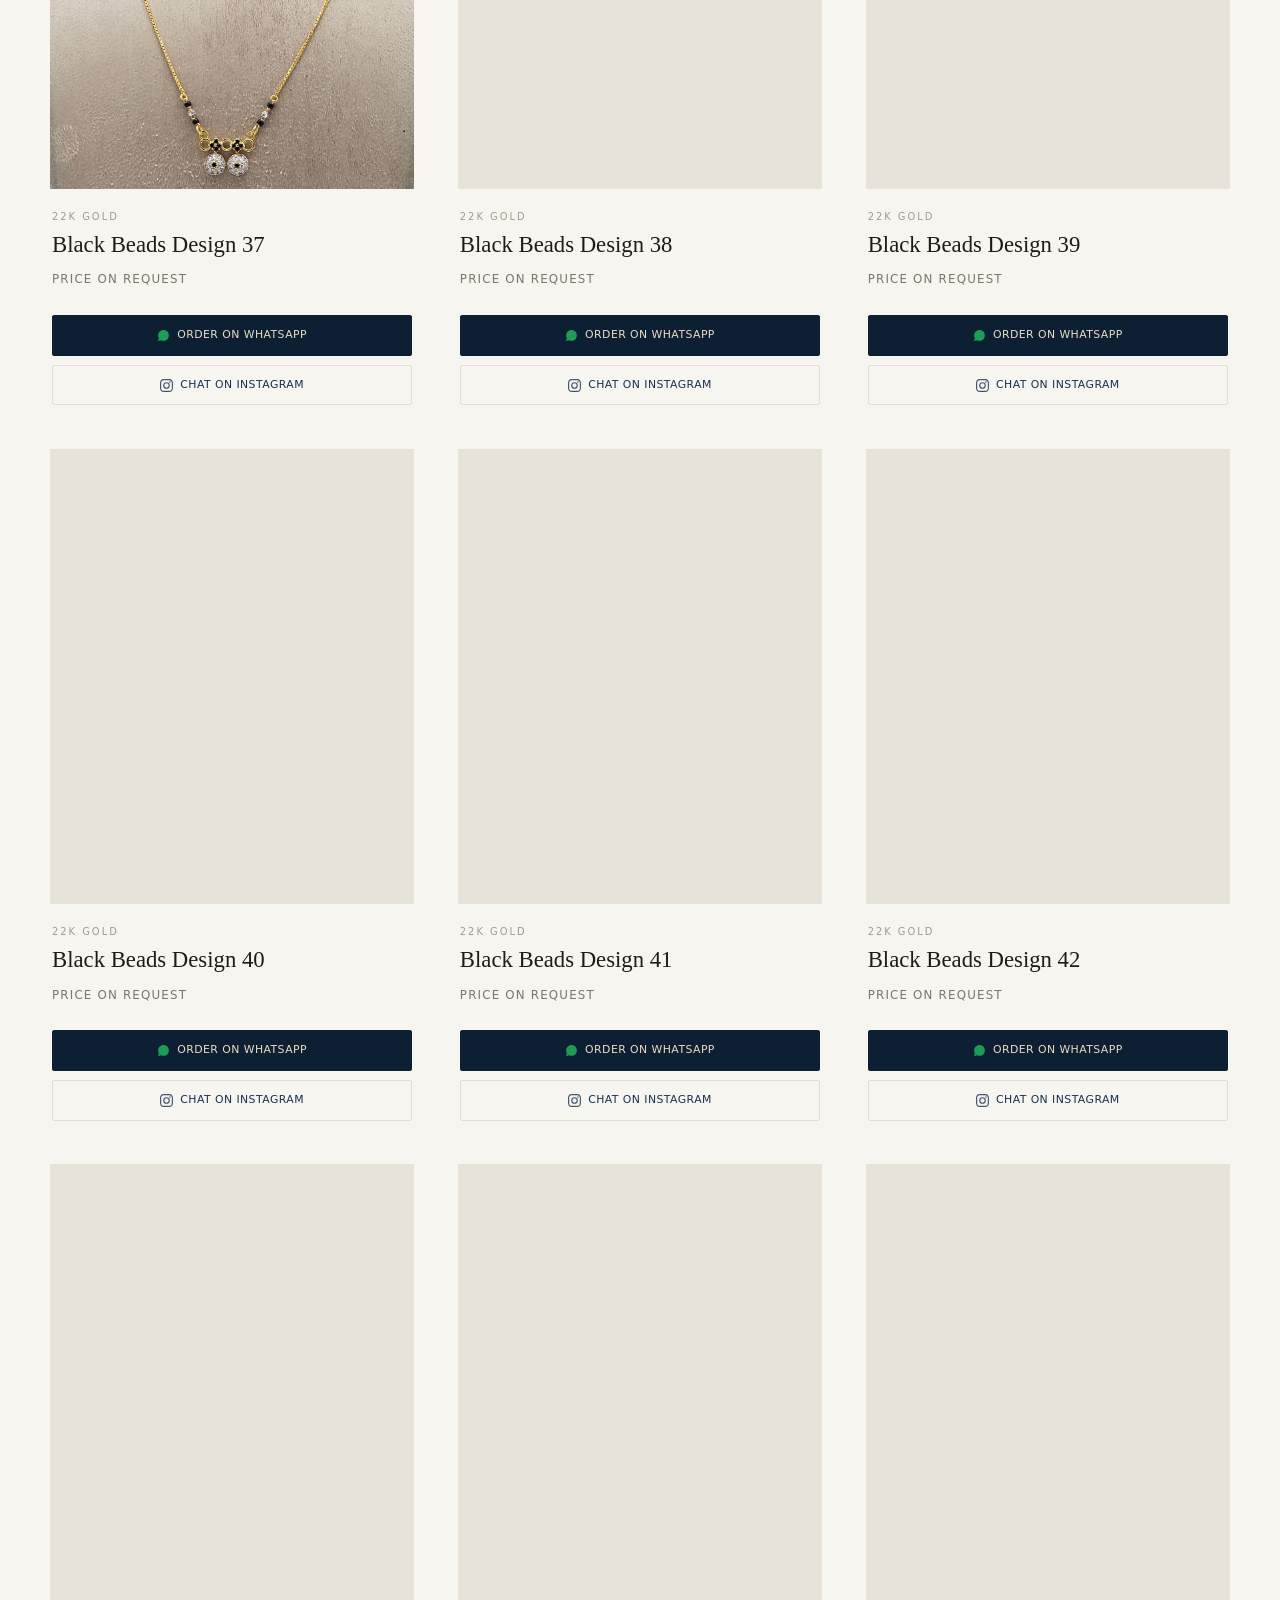
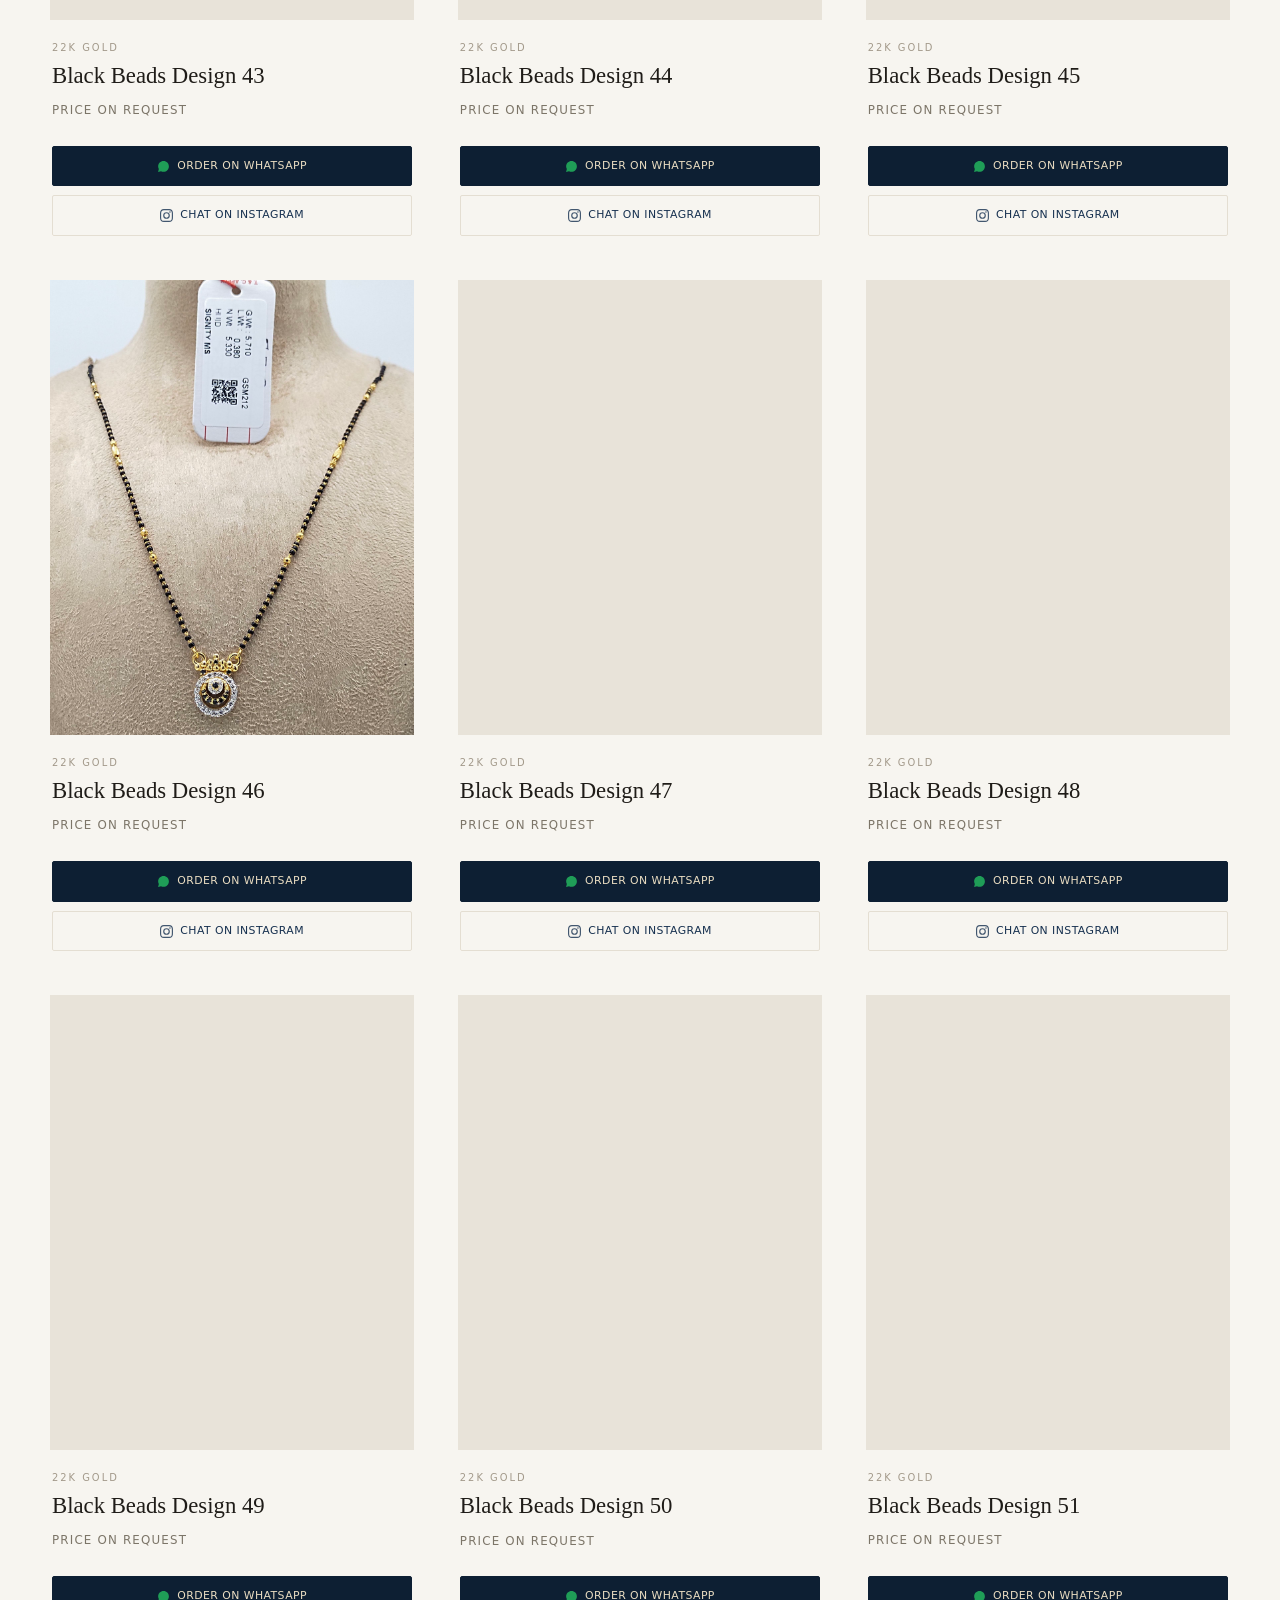
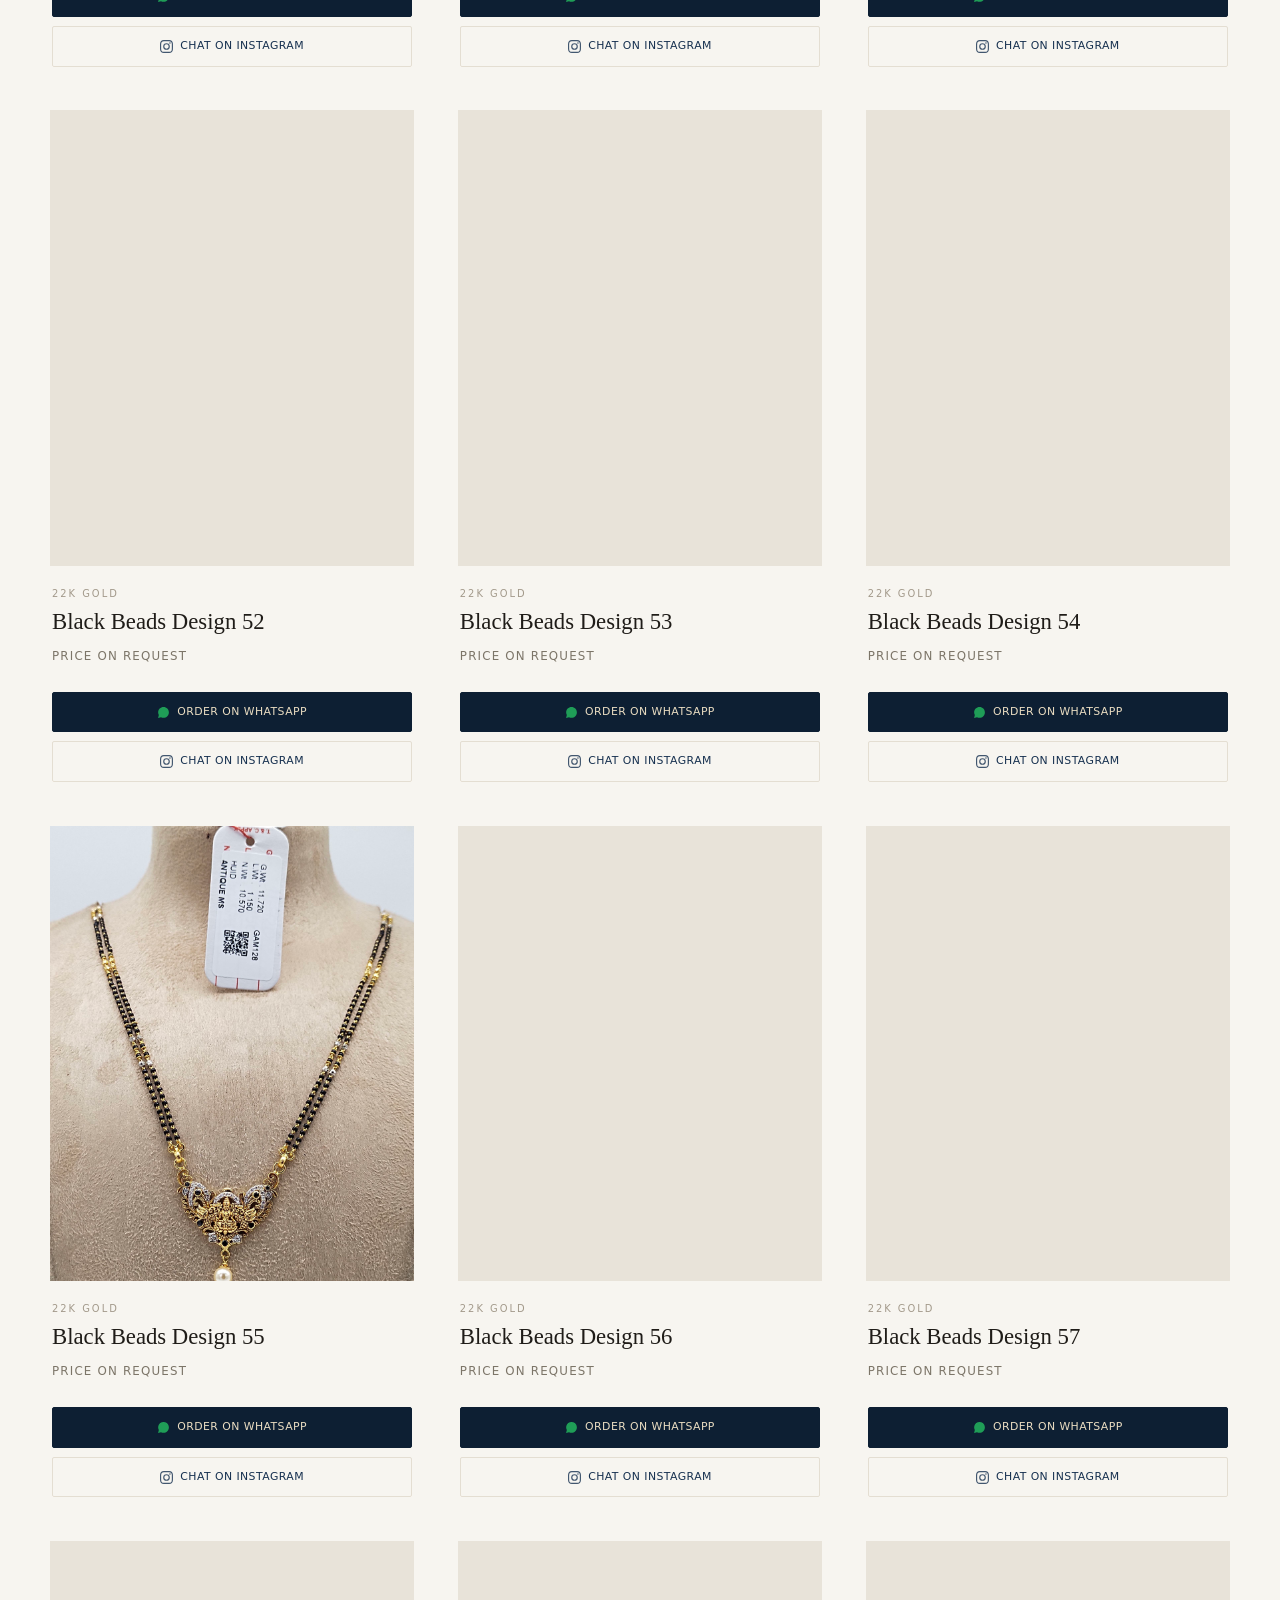
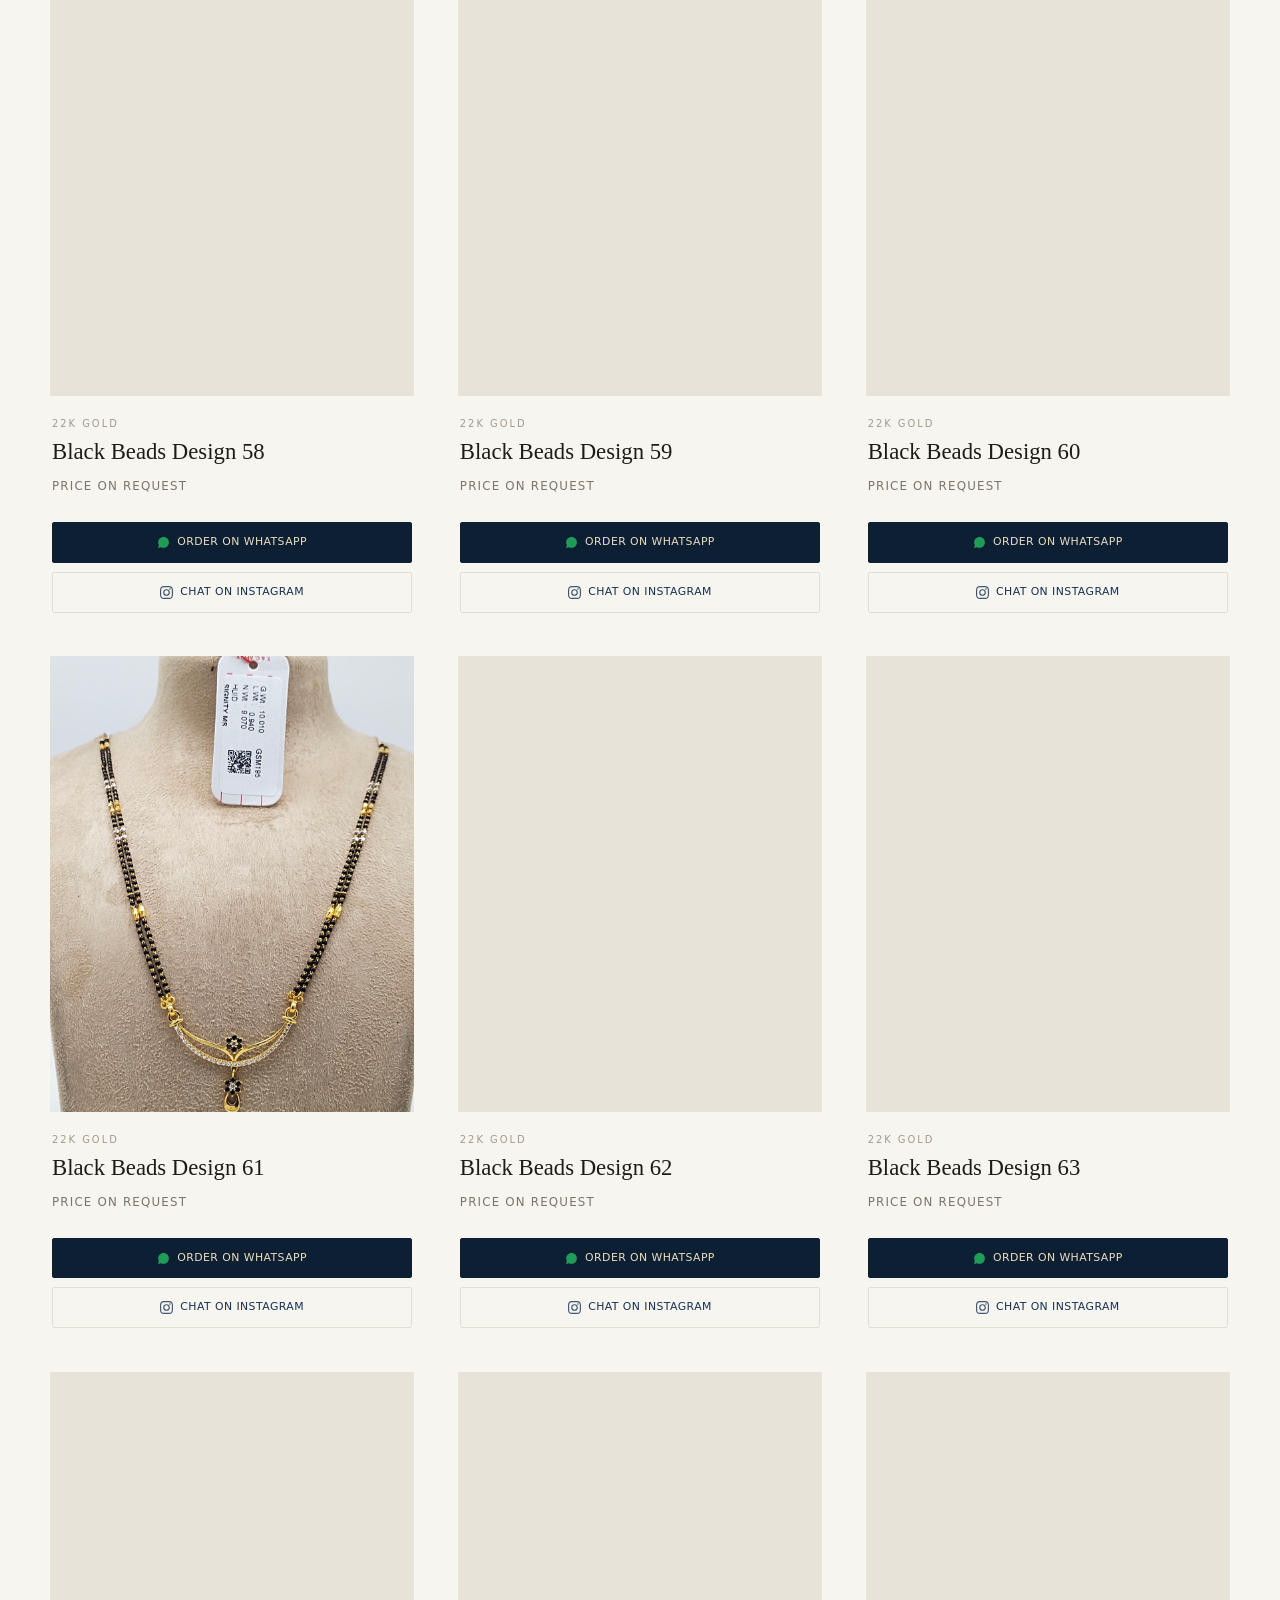
==== commit abbdcf22: "Hero: detail crops of the pieces, and version the assets Fit: the slides were full-length portraits " ====
--- a/black-beads.html
+++ b/black-beads.html
@@ -20,7 +20,7 @@
 <link rel="preconnect" href="https://fonts.googleapis.com">
 <link rel="preconnect" href="https://fonts.gstatic.com" crossorigin>
 <link rel="stylesheet" href="https://fonts.googleapis.com/css2?family=Cormorant+Garamond:ital,wght@0,400;0,500;0,600;0,700;1,400&family=Inter:wght@400;500;600;700&display=swap">
-<link rel="stylesheet" href="css/site.css">
+<link rel="stylesheet" href="css/site.css?v=2515f5ab">
 <noscript><style>.reveal{opacity:1;transform:none}.card-media img,.cat-tile-img{opacity:1}</style></noscript>
 </head>
 <body data-page="black-beads">
@@ -153,8 +153,8 @@
   <div class="lb-caption" id="lbCaption"></div>
 </div>
 
-<script src="js/catalog.js"></script>
-<script src="js/site.js"></script>
-<script src="js/gallery.js"></script>
+<script src="js/catalog.js?v=9adf3157"></script>
+<script src="js/site.js?v=61b4eb97"></script>
+<script src="js/gallery.js?v=543398cc"></script>
 </body>
 </html>
--- a/css/site.css
+++ b/css/site.css
@@ -149,9 +149,11 @@
   content:""; position:absolute; left:0; right:0; bottom:0; height:1px;
   background:linear-gradient(90deg, transparent, rgba(228,201,154,.55), transparent);
 }
+.hero{ min-height:clamp(540px,76vh,760px); display:flex; align-items:center; }
 .hero-inner{
-  max-width:var(--maxw); margin:0 auto; padding:clamp(56px,7vw,88px) var(--pad) clamp(60px,7vw,92px);
-  display:grid; grid-template-columns:1.05fr .95fr; gap:clamp(32px,5vw,72px); align-items:center;
+  position:relative; z-index:1; width:100%;
+  max-width:var(--maxw); margin:0 auto;
+  padding:clamp(72px,9vw,120px) var(--pad) clamp(88px,10vw,132px);
 }
 .hero .eyebrow{ color:var(--gold-light); }
 .hero h1{
@@ -177,22 +179,48 @@
 .btn-ghost::before{ background:var(--gold-light); }
 .btn-ghost:hover{ color:var(--navy-ink); border-color:var(--gold-light); }
 
-.hero-frame{
-  position:relative; aspect-ratio:4/5; width:100%; max-width:390px; margin-inline:auto;
-  border:1px solid rgba(228,201,154,.34); border-radius:3px;
-  background:rgba(9,24,41,.34);
-  display:grid; place-items:center; overflow:hidden;
-}
-.hero-frame::before{
-  content:""; position:absolute; inset:9px; border:1px solid rgba(228,201,154,.16); border-radius:2px;
-  pointer-events:none;
-}
-.hero-frame img{ width:100%; height:100%; object-fit:cover; }
-.hero-frame .frame-empty{ text-align:center; padding:20px; }
-.hero-frame .frame-empty svg{ width:52px; height:52px; margin:0 auto 14px; opacity:.85; }
-.hero-frame .frame-empty span{
-  display:block; font-family:'Cormorant Garamond',serif; font-size:1.05rem;
-  font-style:italic; color:rgba(228,201,154,.75);
+/* Full-bleed hero: the pictures are the background, the text sits over a
+   scrim heavy enough to stay readable on the brightest frame. */
+.hero-bg{ position:absolute; inset:0; overflow:hidden; }
+.hero-bg img{
+  position:absolute; inset:0;
+  width:100%; height:100%; object-fit:cover; object-position:center center;
+  opacity:0; transform:scale(1.08);
+  transition:opacity 1.5s var(--ease);
+}
+/* The detail crops are already 3:2 and sit centred. Only the full-length
+   portrait needs pulling up, or the banner lands on the saree. */
+.hero-bg img.is-portrait{ object-position:center 20%; }
+.hero-bg img.is-active{
+  opacity:1; transform:scale(1);
+  transition:opacity 1.5s var(--ease), transform 9s linear;
+}
+.hero-scrim{
+  position:absolute; inset:0; pointer-events:none;
+  background:
+    linear-gradient(100deg,
+      rgba(7,21,35,.94) 0%,
+      rgba(7,21,35,.86) 32%,
+      rgba(7,21,35,.55) 58%,
+      rgba(7,21,35,.30) 100%),
+    linear-gradient(to top, rgba(7,21,35,.65), transparent 42%);
+}
+
+.hero-dots{
+  position:absolute; left:0; right:0; bottom:22px; z-index:2;
+  display:flex; justify-content:center; gap:10px;
+}
+.hero-dots button{
+  width:7px; height:7px; padding:0; border-radius:50%;
+  background:rgba(244,238,225,.45);
+  transition:background .4s var(--ease), transform .4s var(--ease);
+}
+.hero-dots button:hover{ background:rgba(244,238,225,.8); }
+.hero-dots button[aria-selected="true"]{ background:var(--gold-light); transform:scale(1.5); }
+
+@media (prefers-reduced-motion:reduce){
+  .hero-bg img{ transition:opacity .01ms; transform:none; }
+  .hero-bg img.is-active{ transform:none; transition:opacity .01ms; }
 }
 
 
@@ -573,9 +601,13 @@
 }
 @media (max-width:820px){
   :root{ --pad:20px; }
-  .hero-inner{ grid-template-columns:1fr; padding-top:44px; }
-  .hero-frame{ order:-1; max-width:270px; }
+  .hero{ min-height:clamp(480px,70vh,620px); }
   .hero h1{ font-size:clamp(2.3rem,9vw,3.2rem); }
+  .hero-bg img.is-portrait{ object-position:center 16%; }
+  .hero-scrim{
+    background:
+      linear-gradient(to top, rgba(7,21,35,.95) 18%, rgba(7,21,35,.72) 55%, rgba(7,21,35,.45) 100%);
+  }
   .header-inner{ padding:13px var(--pad) 9px; gap:12px; }
   .toolbar{ flex-direction:column-reverse; align-items:stretch; }
   .search-input{ width:100%; }
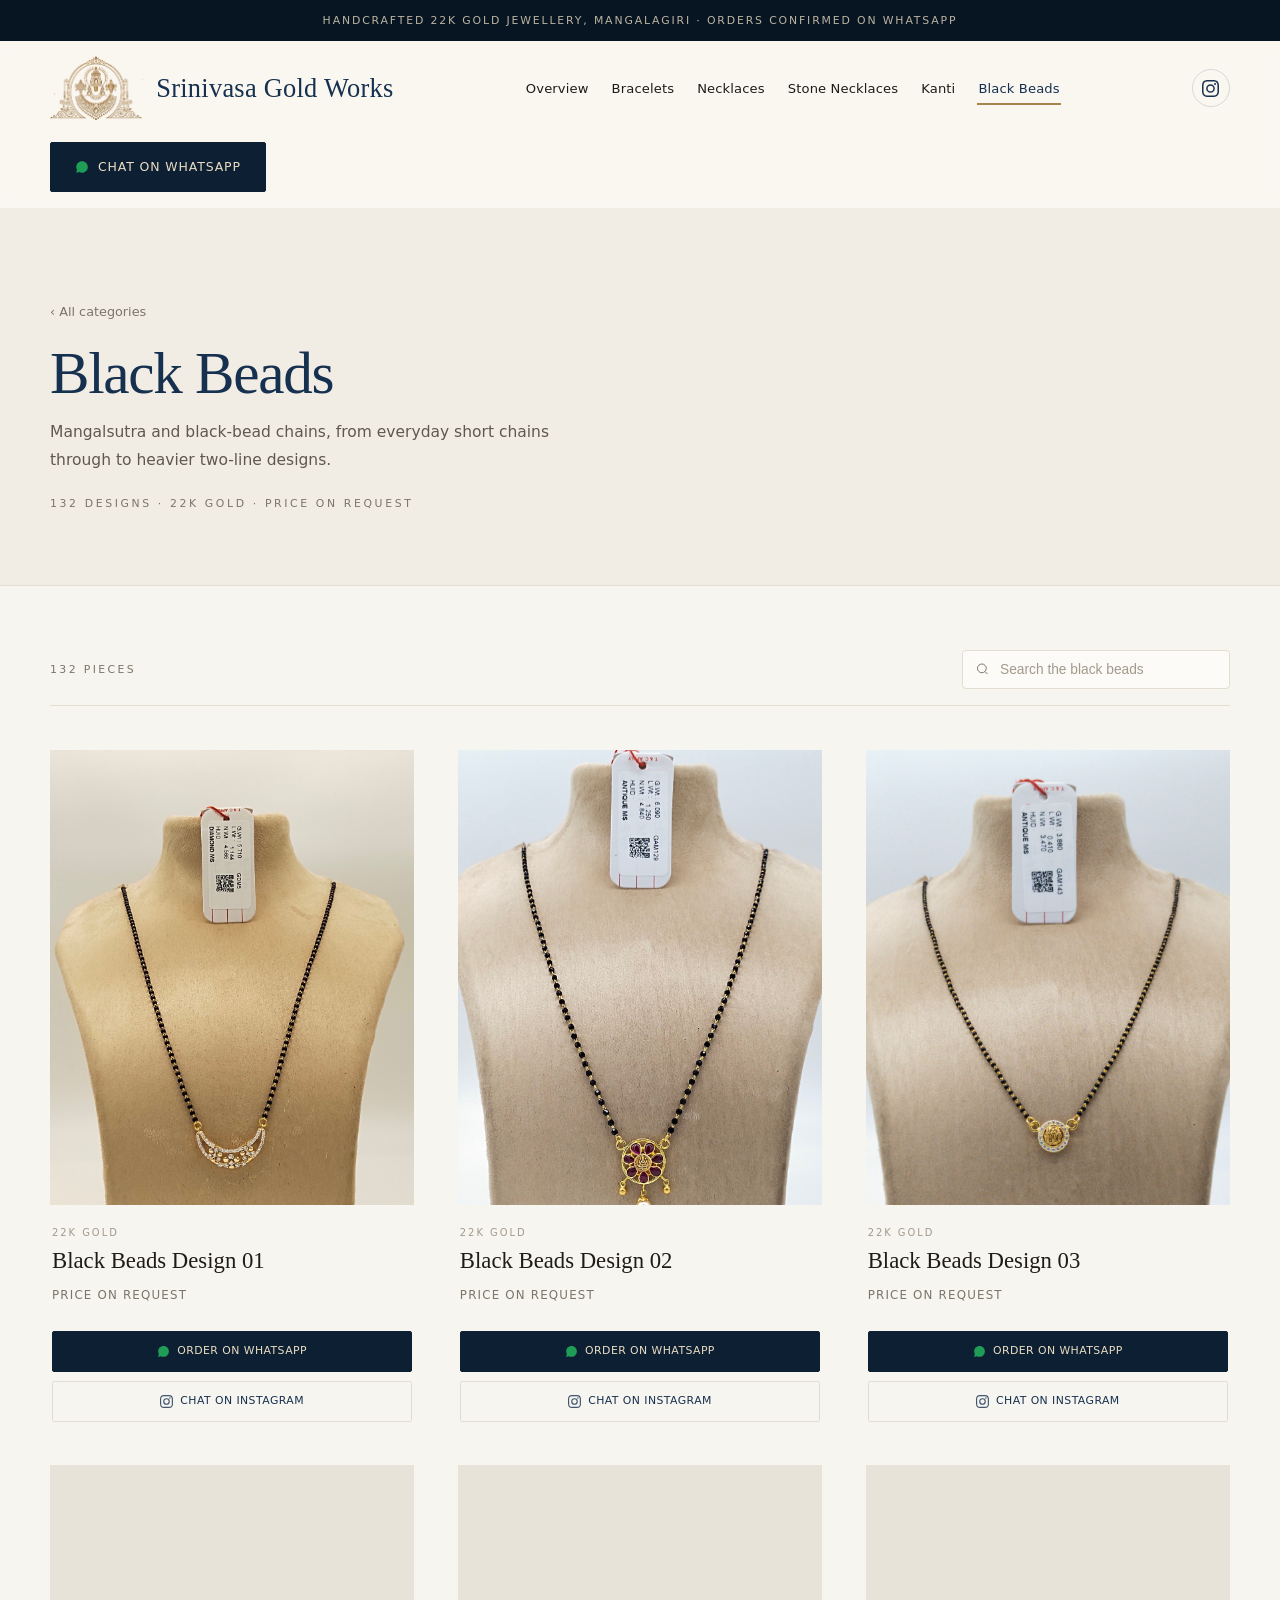
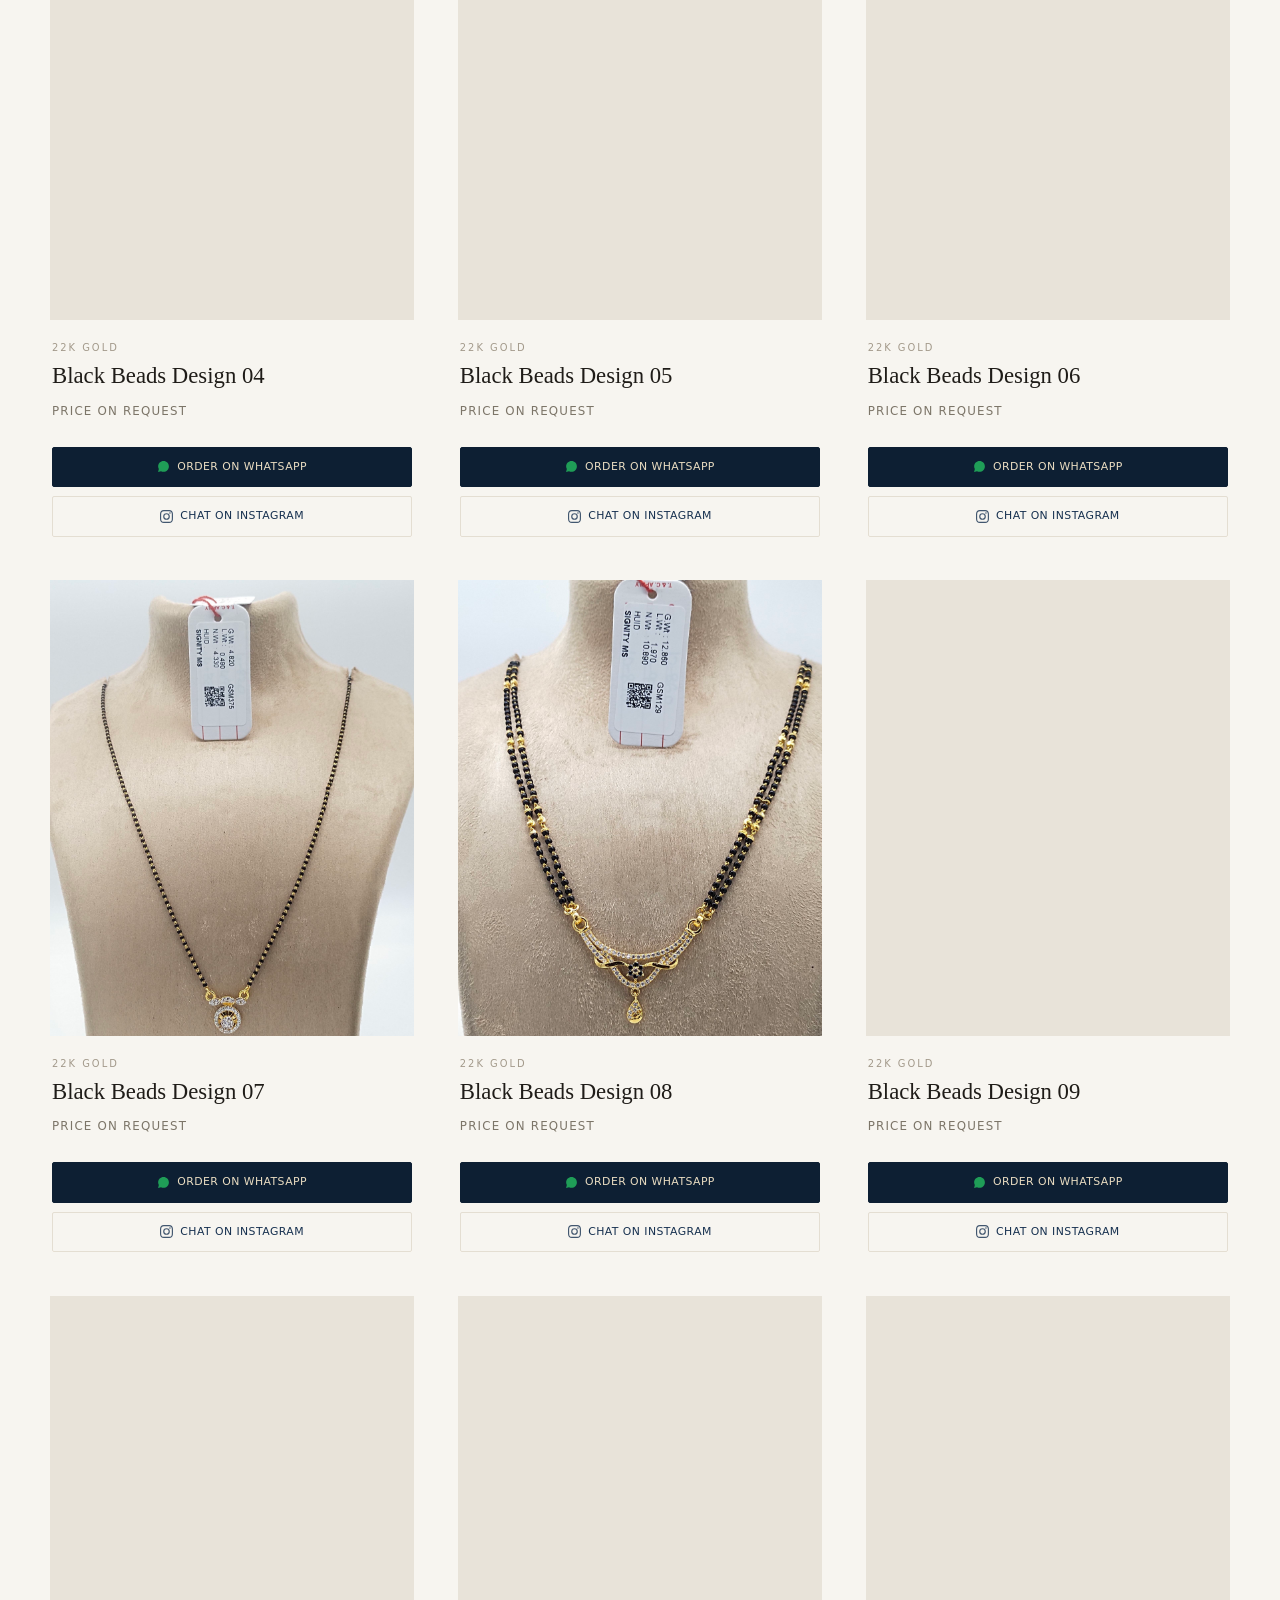
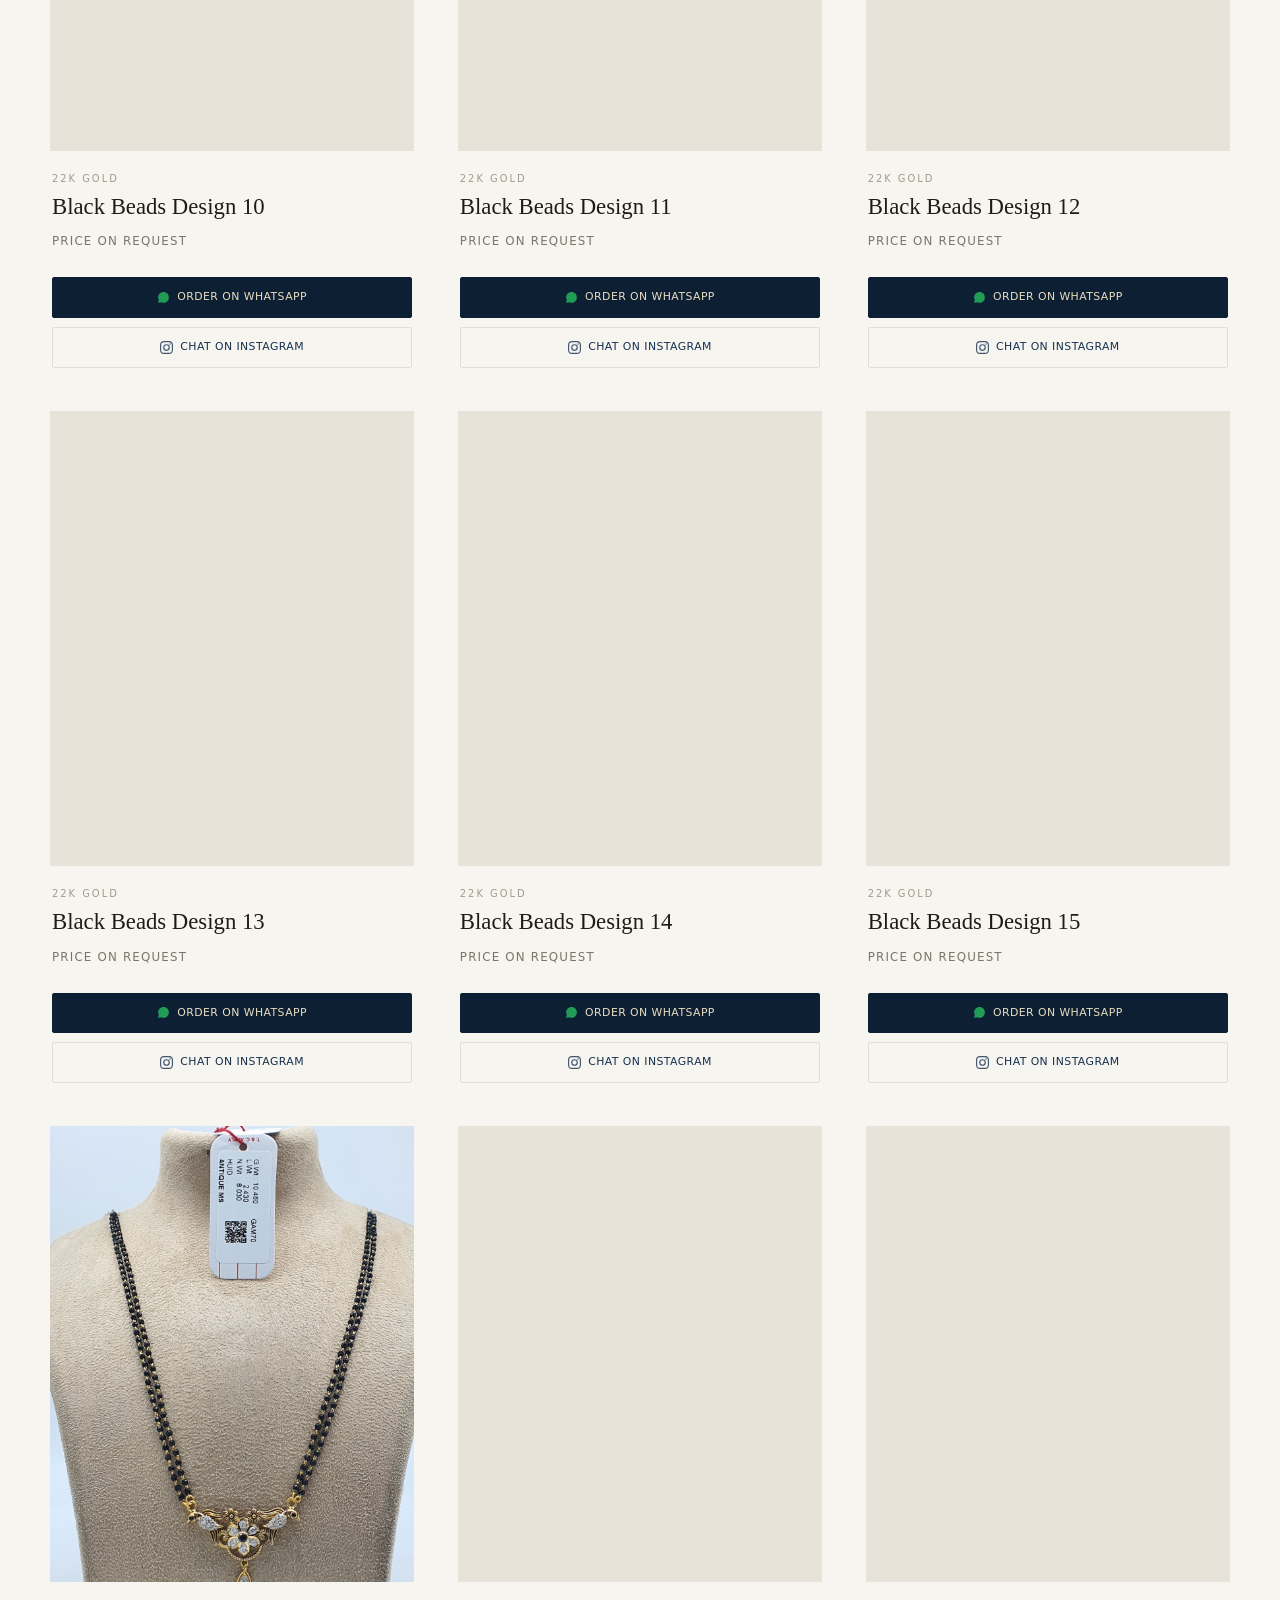
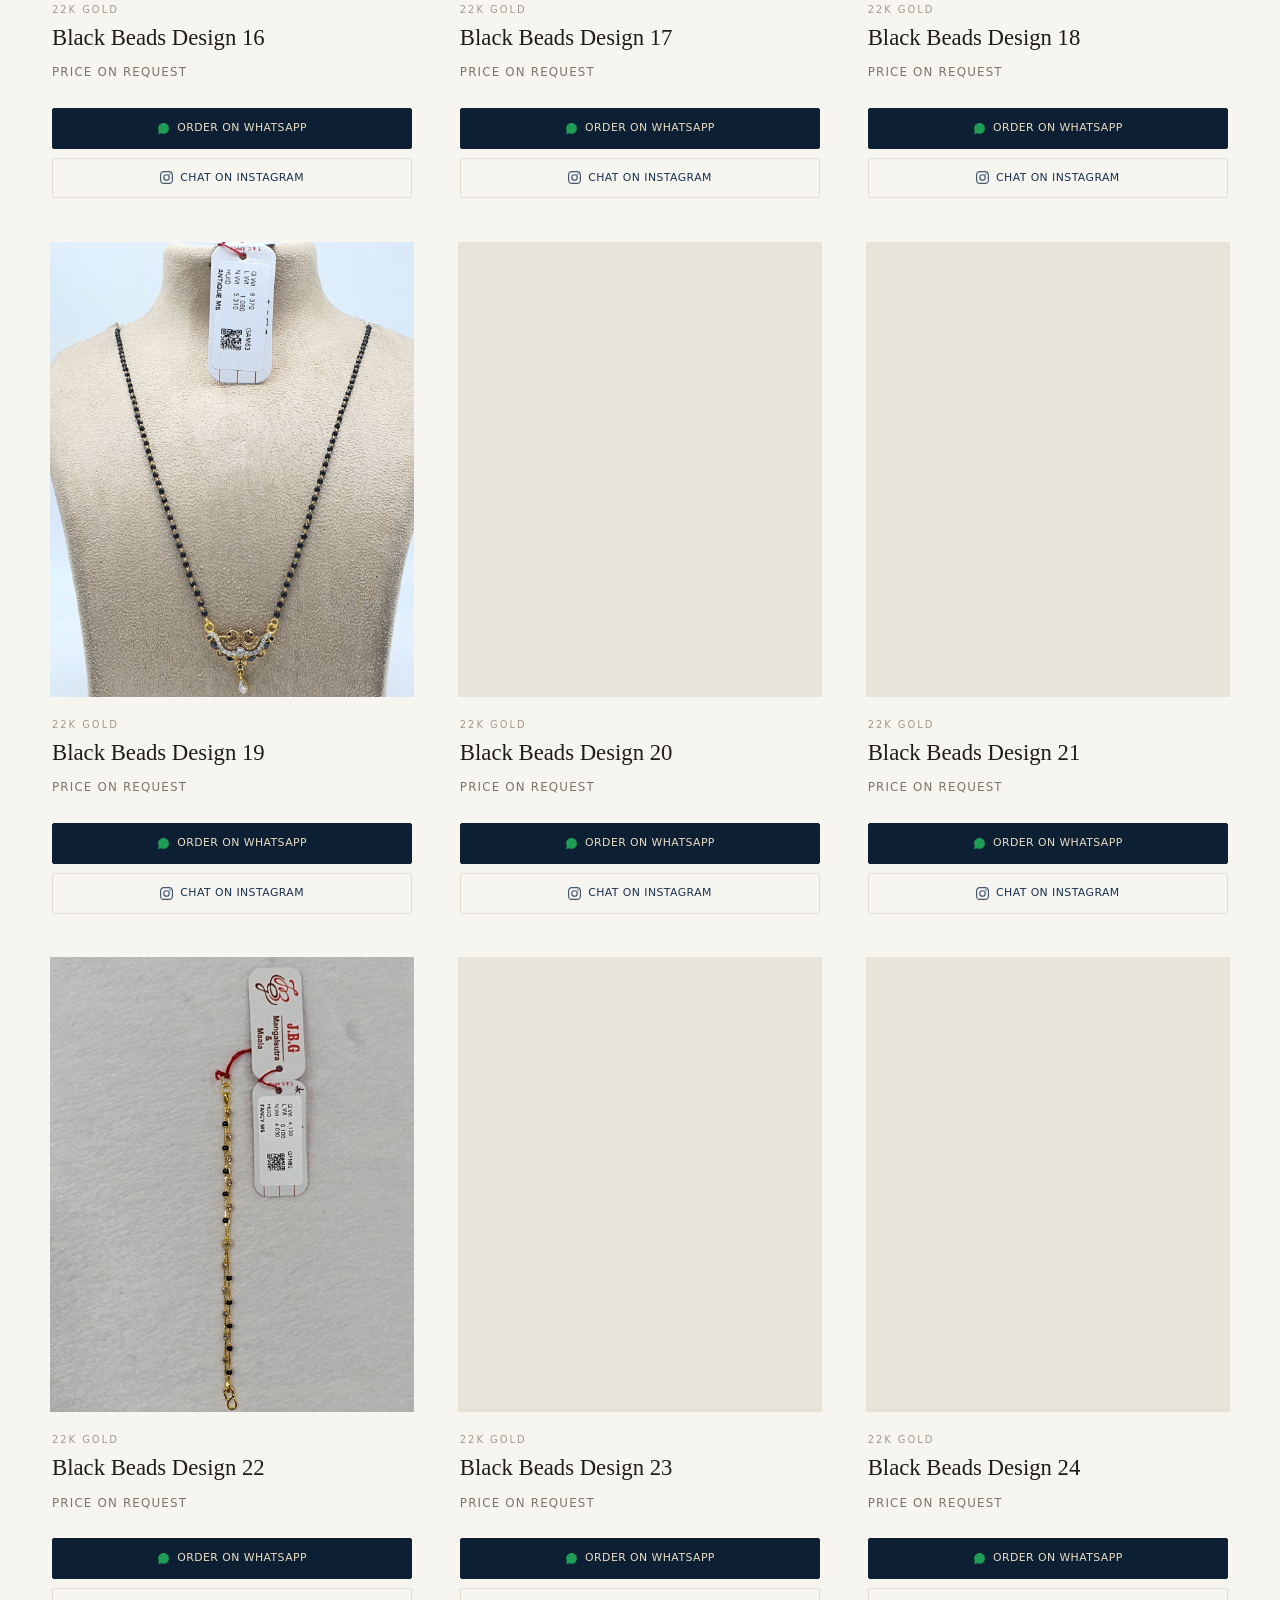
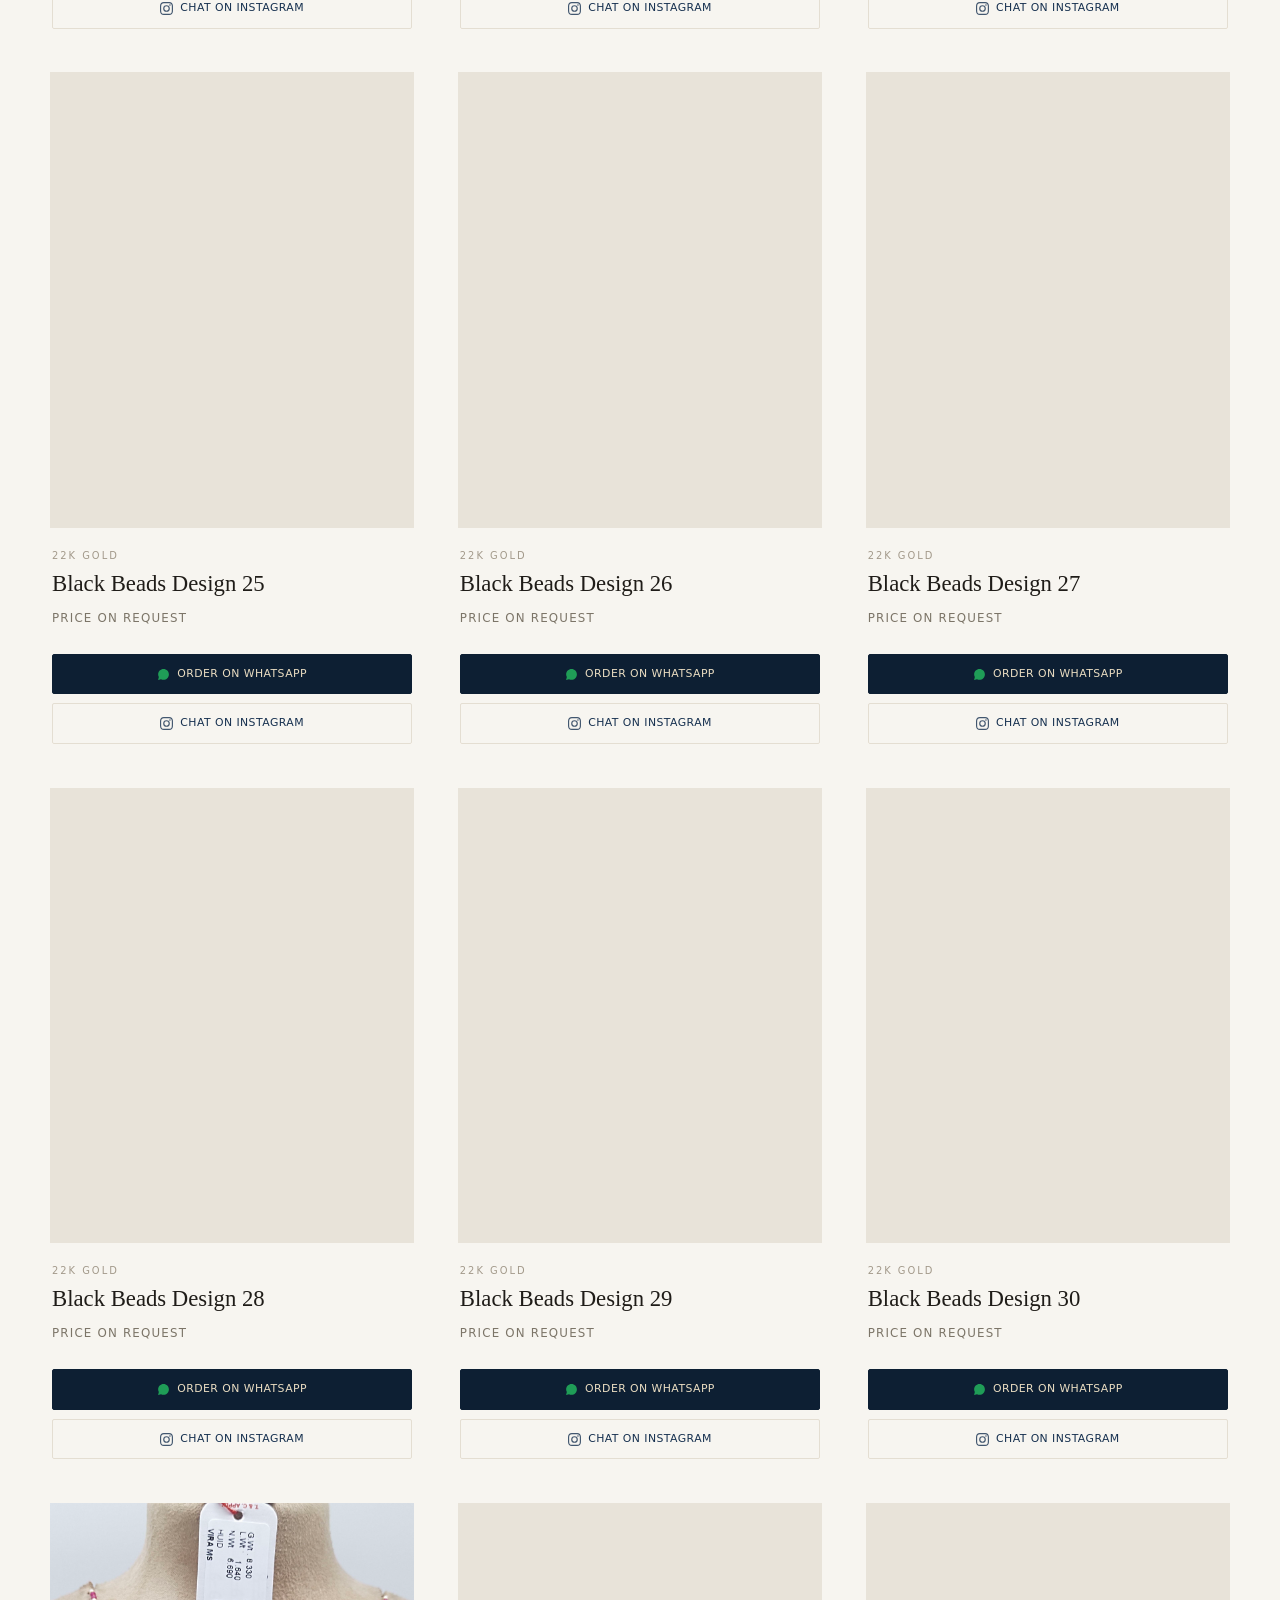
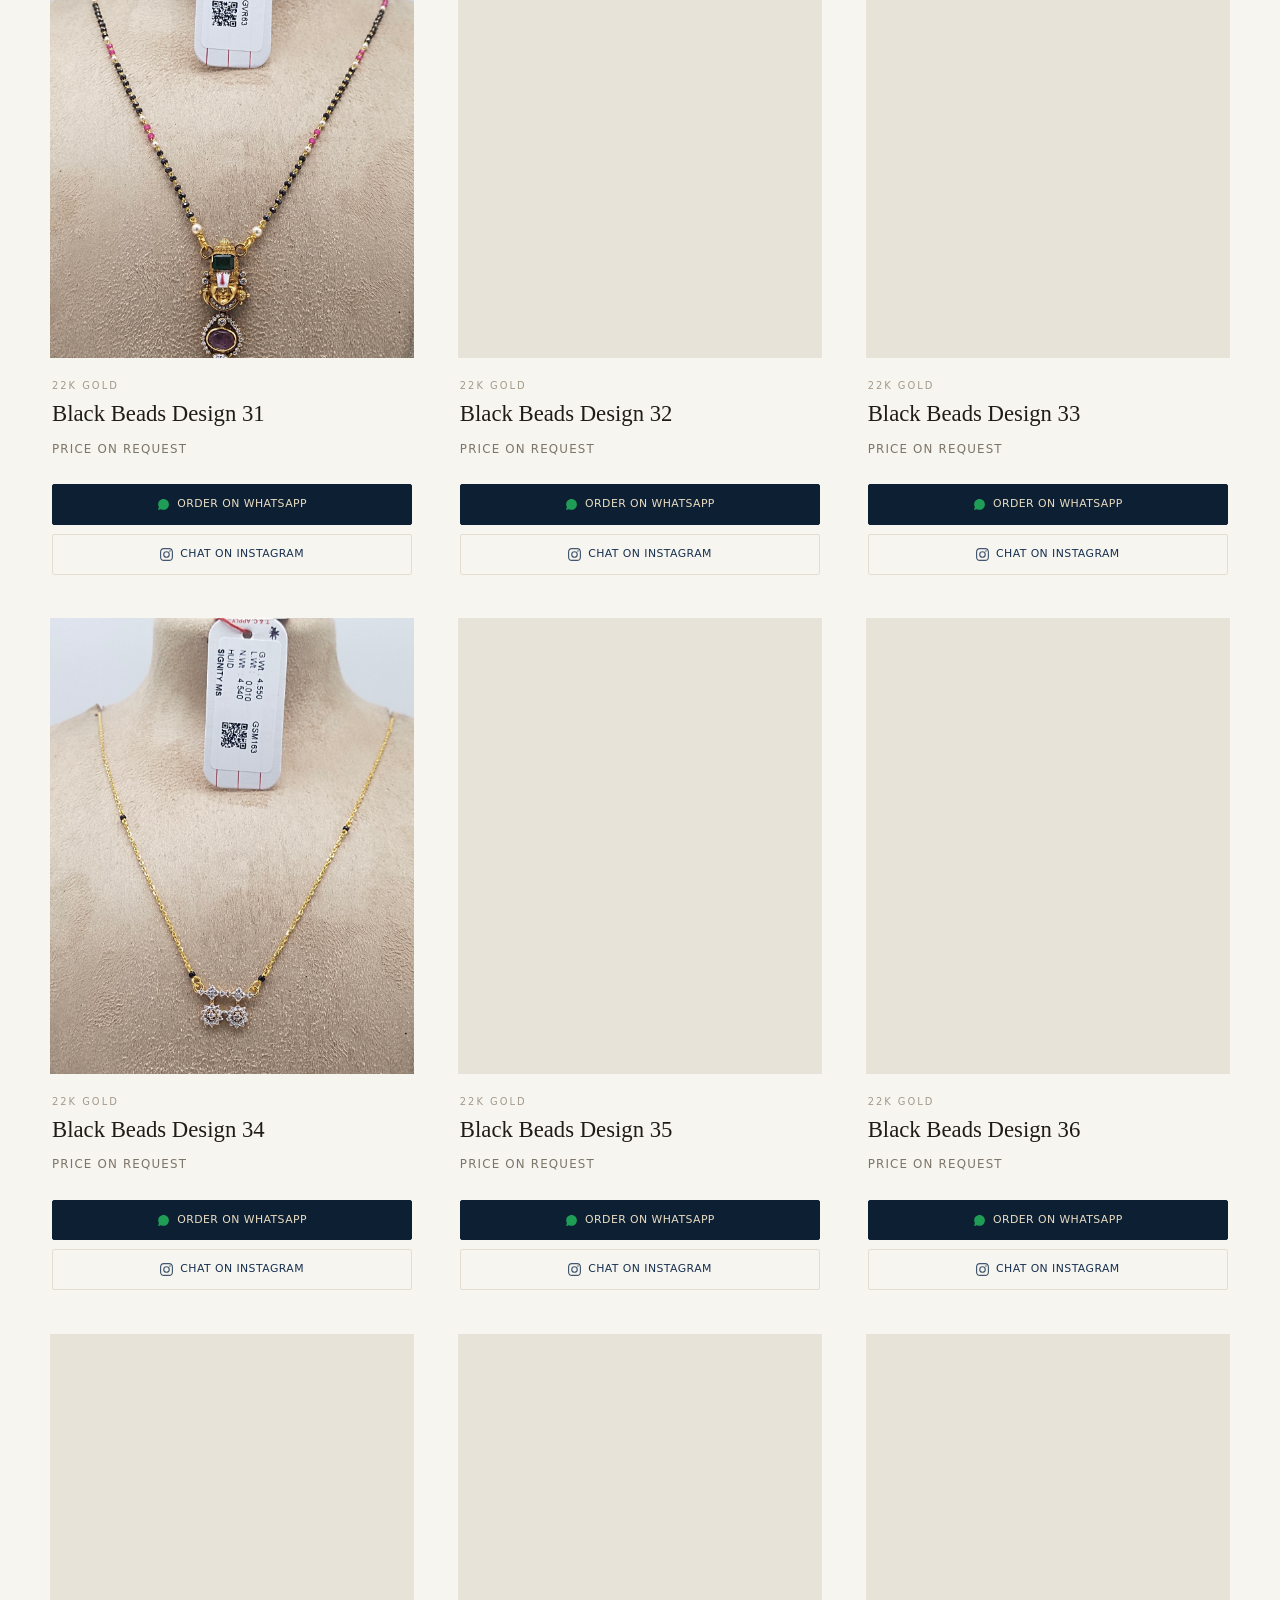
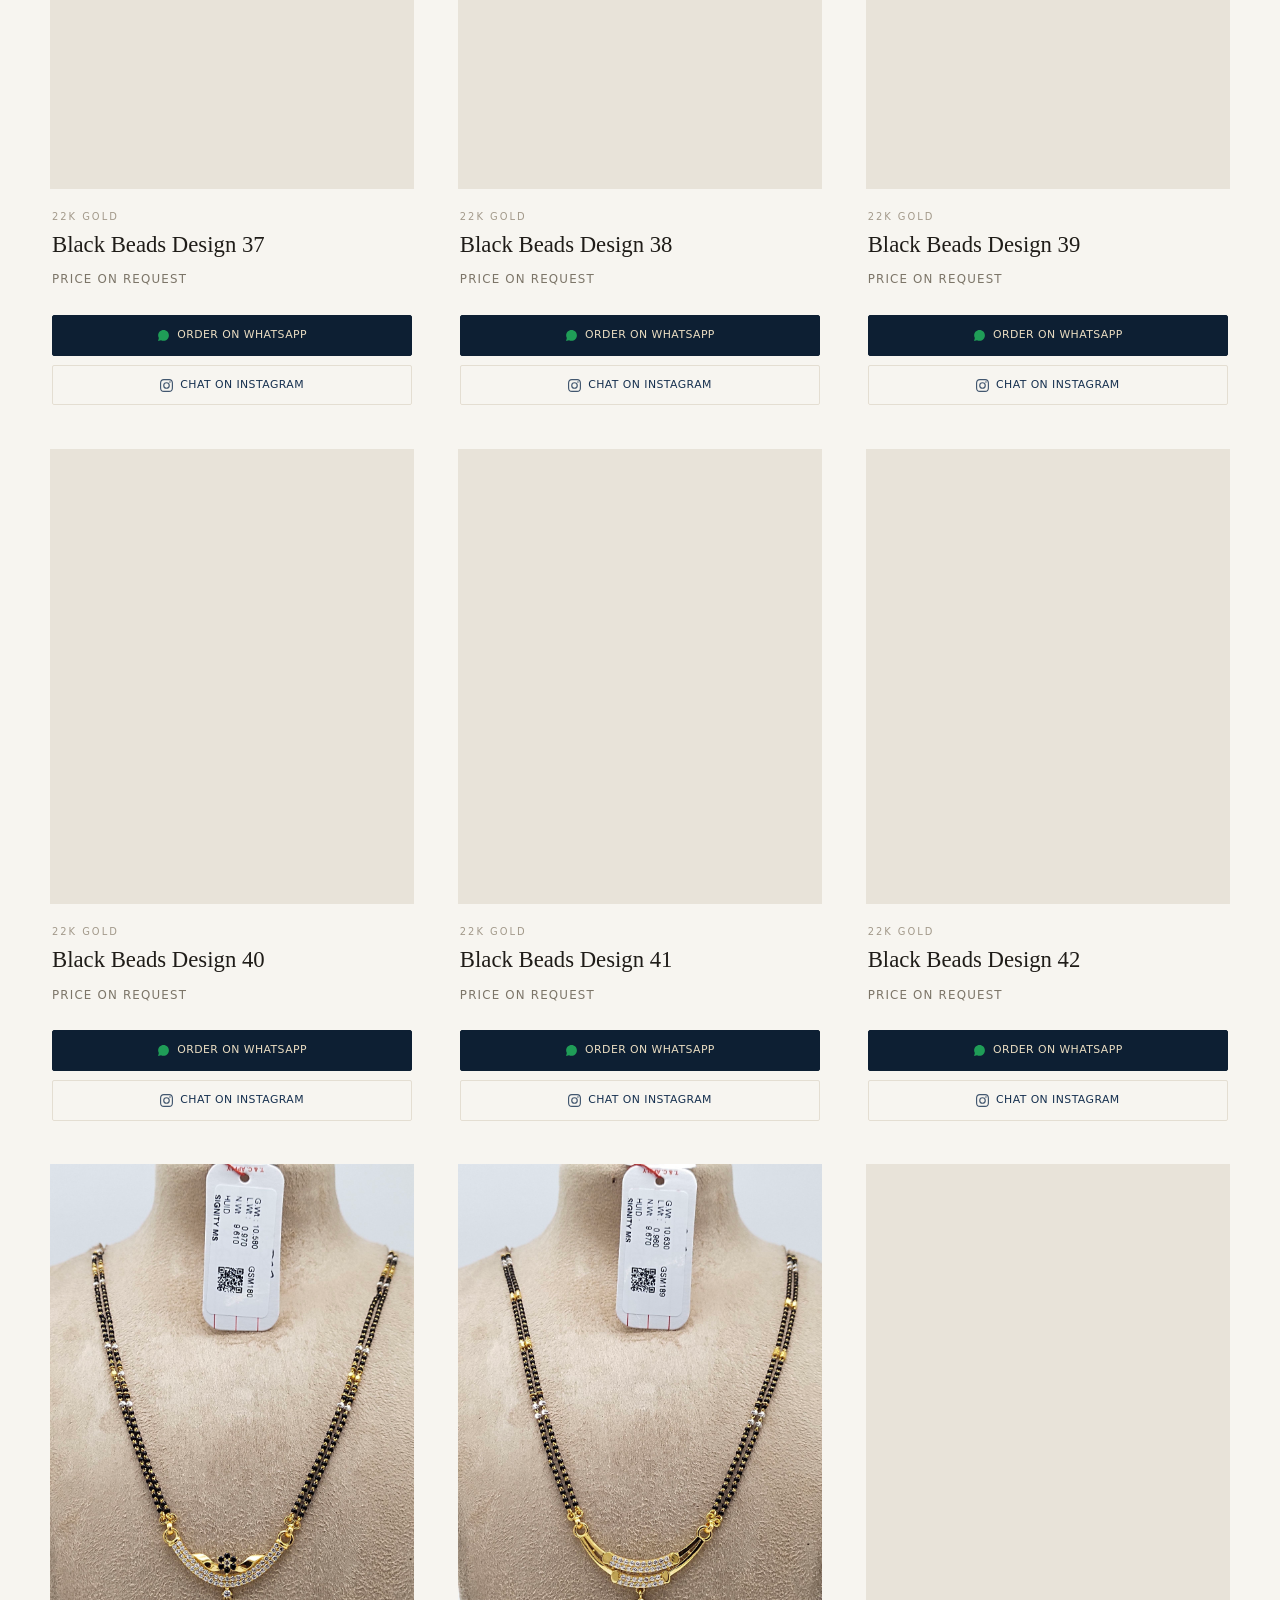
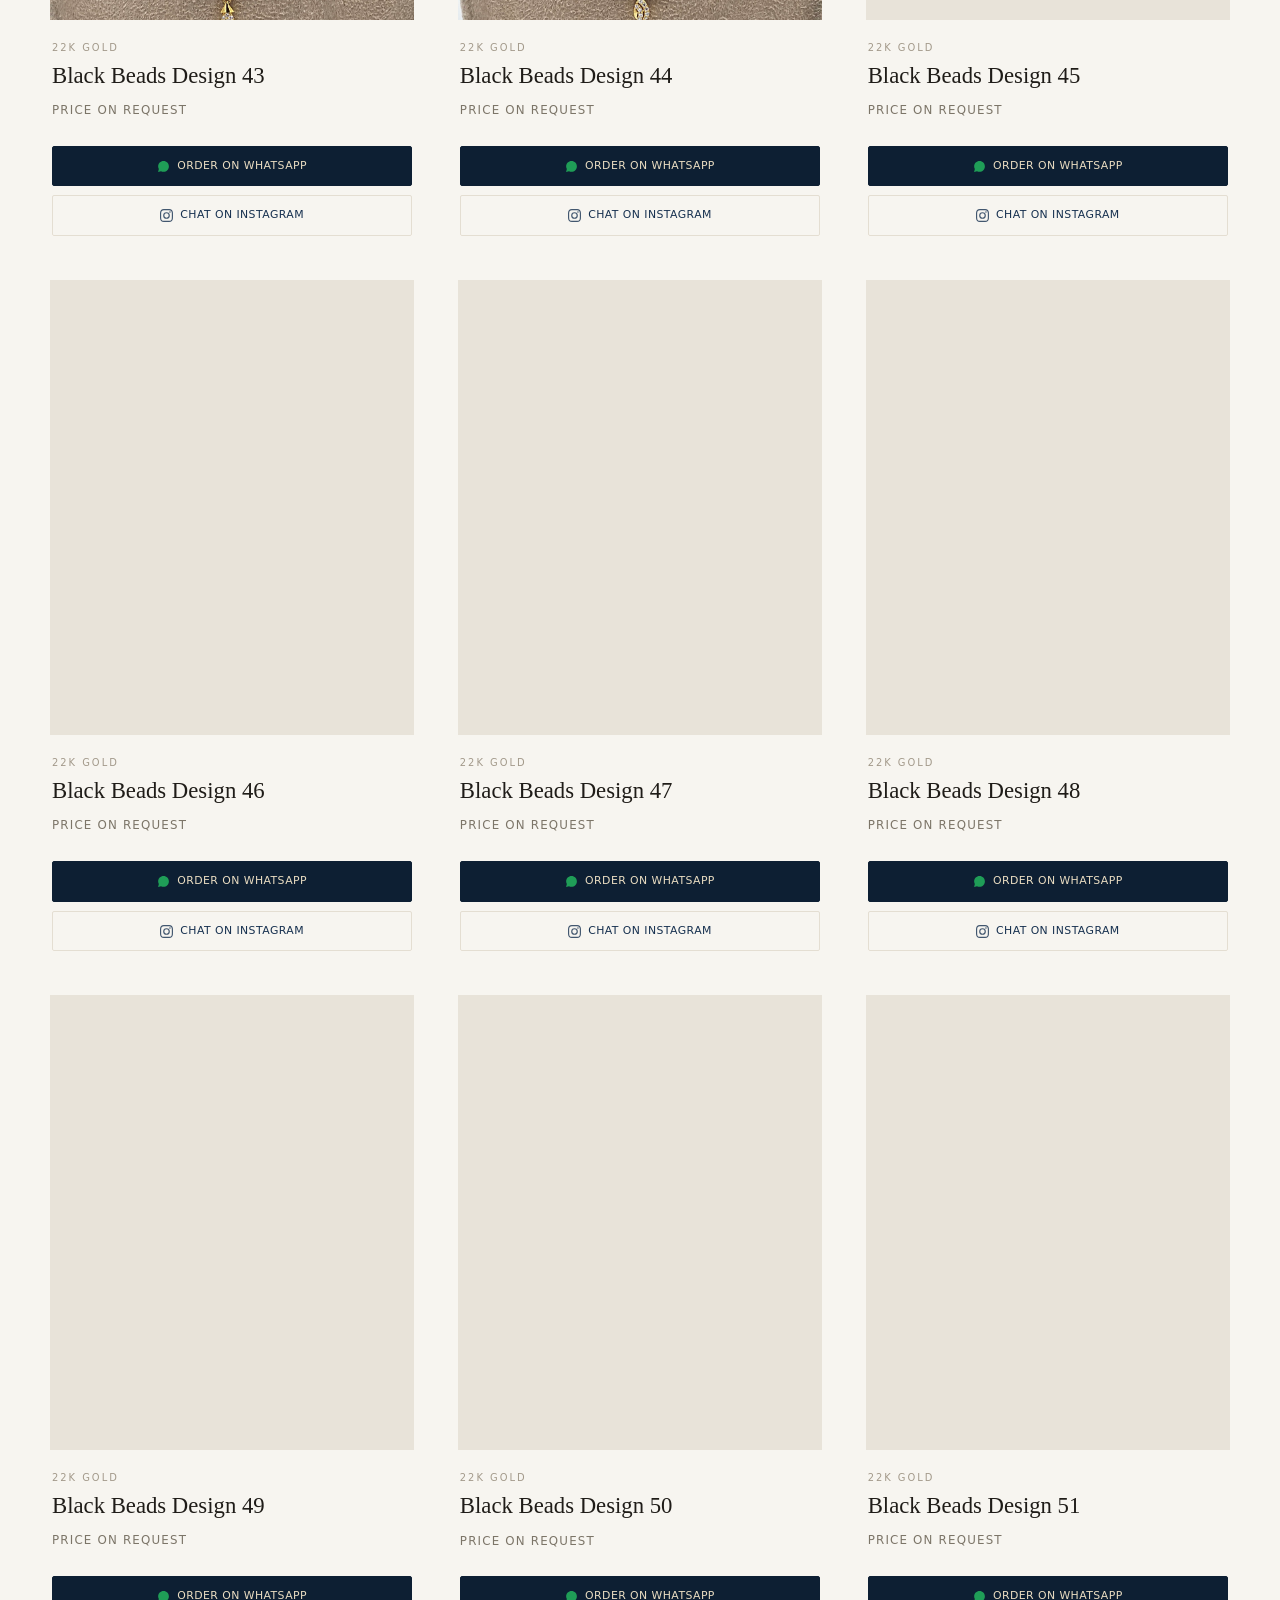
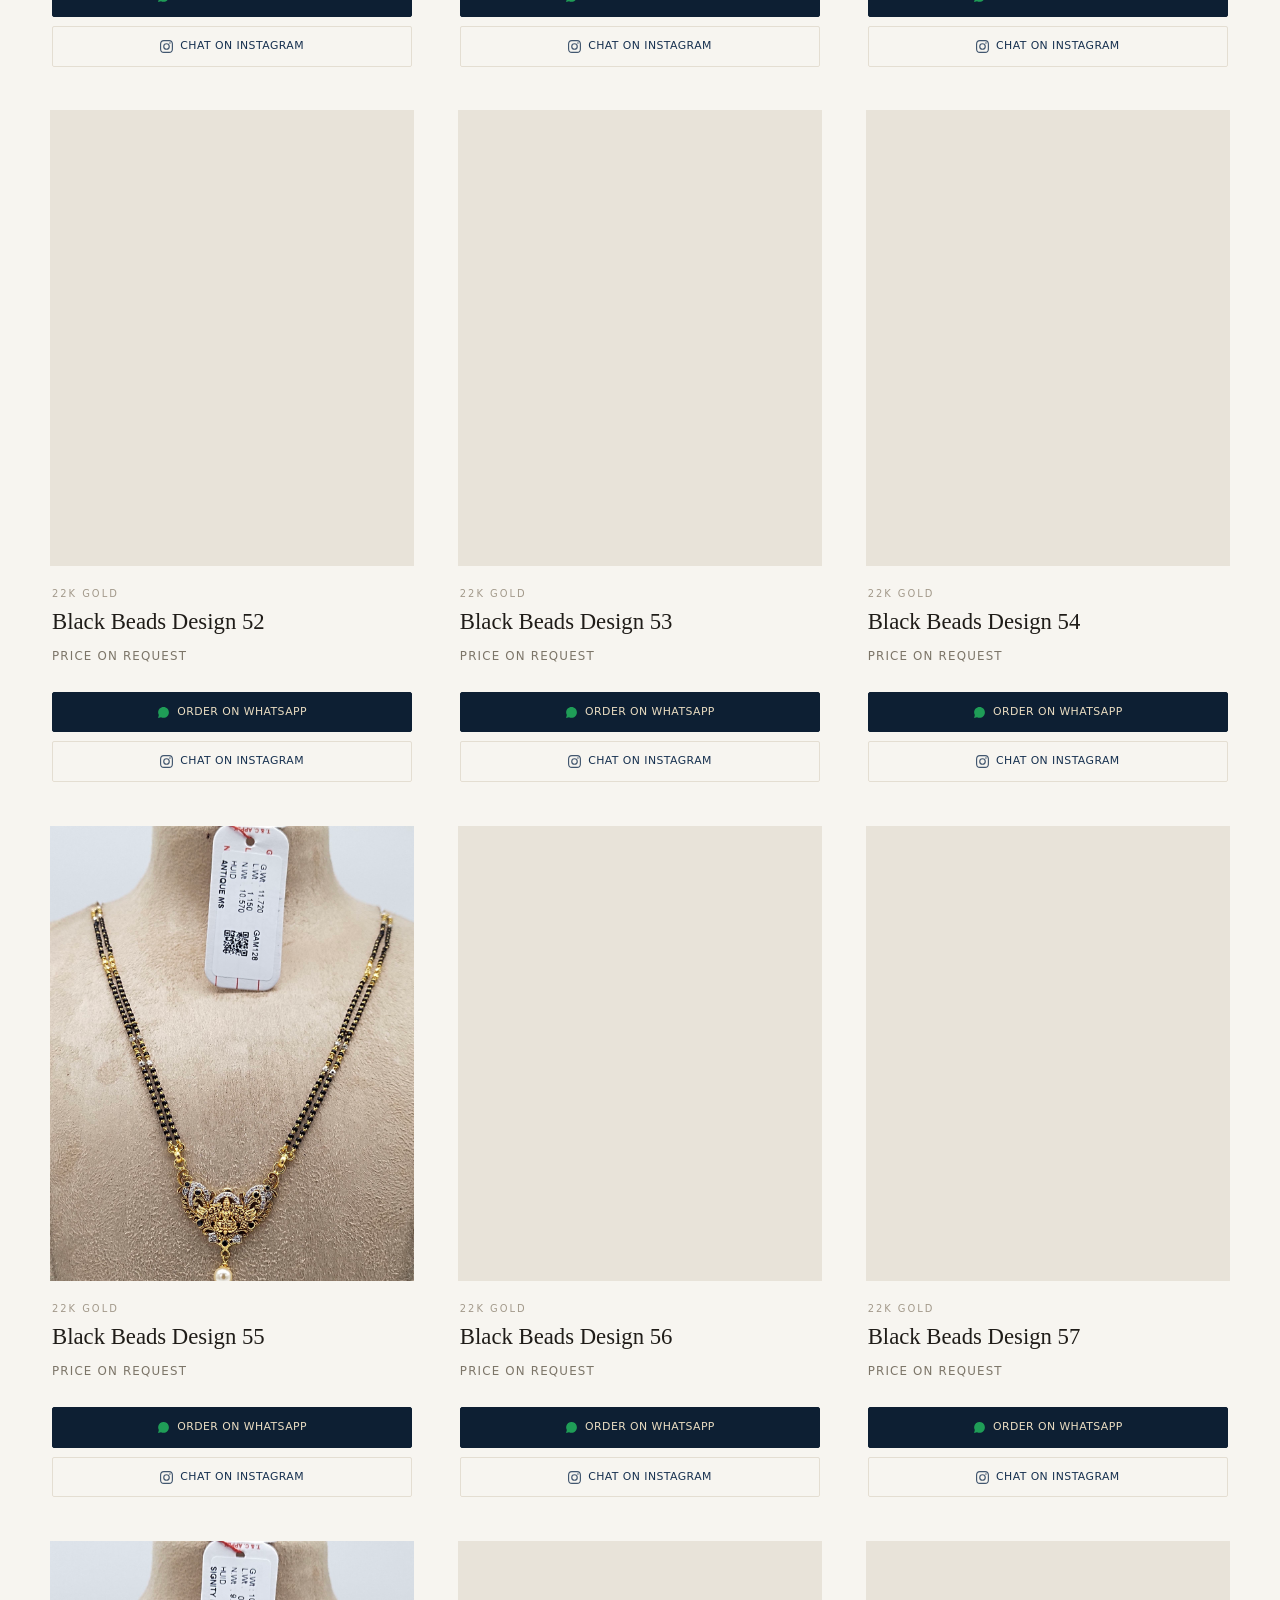
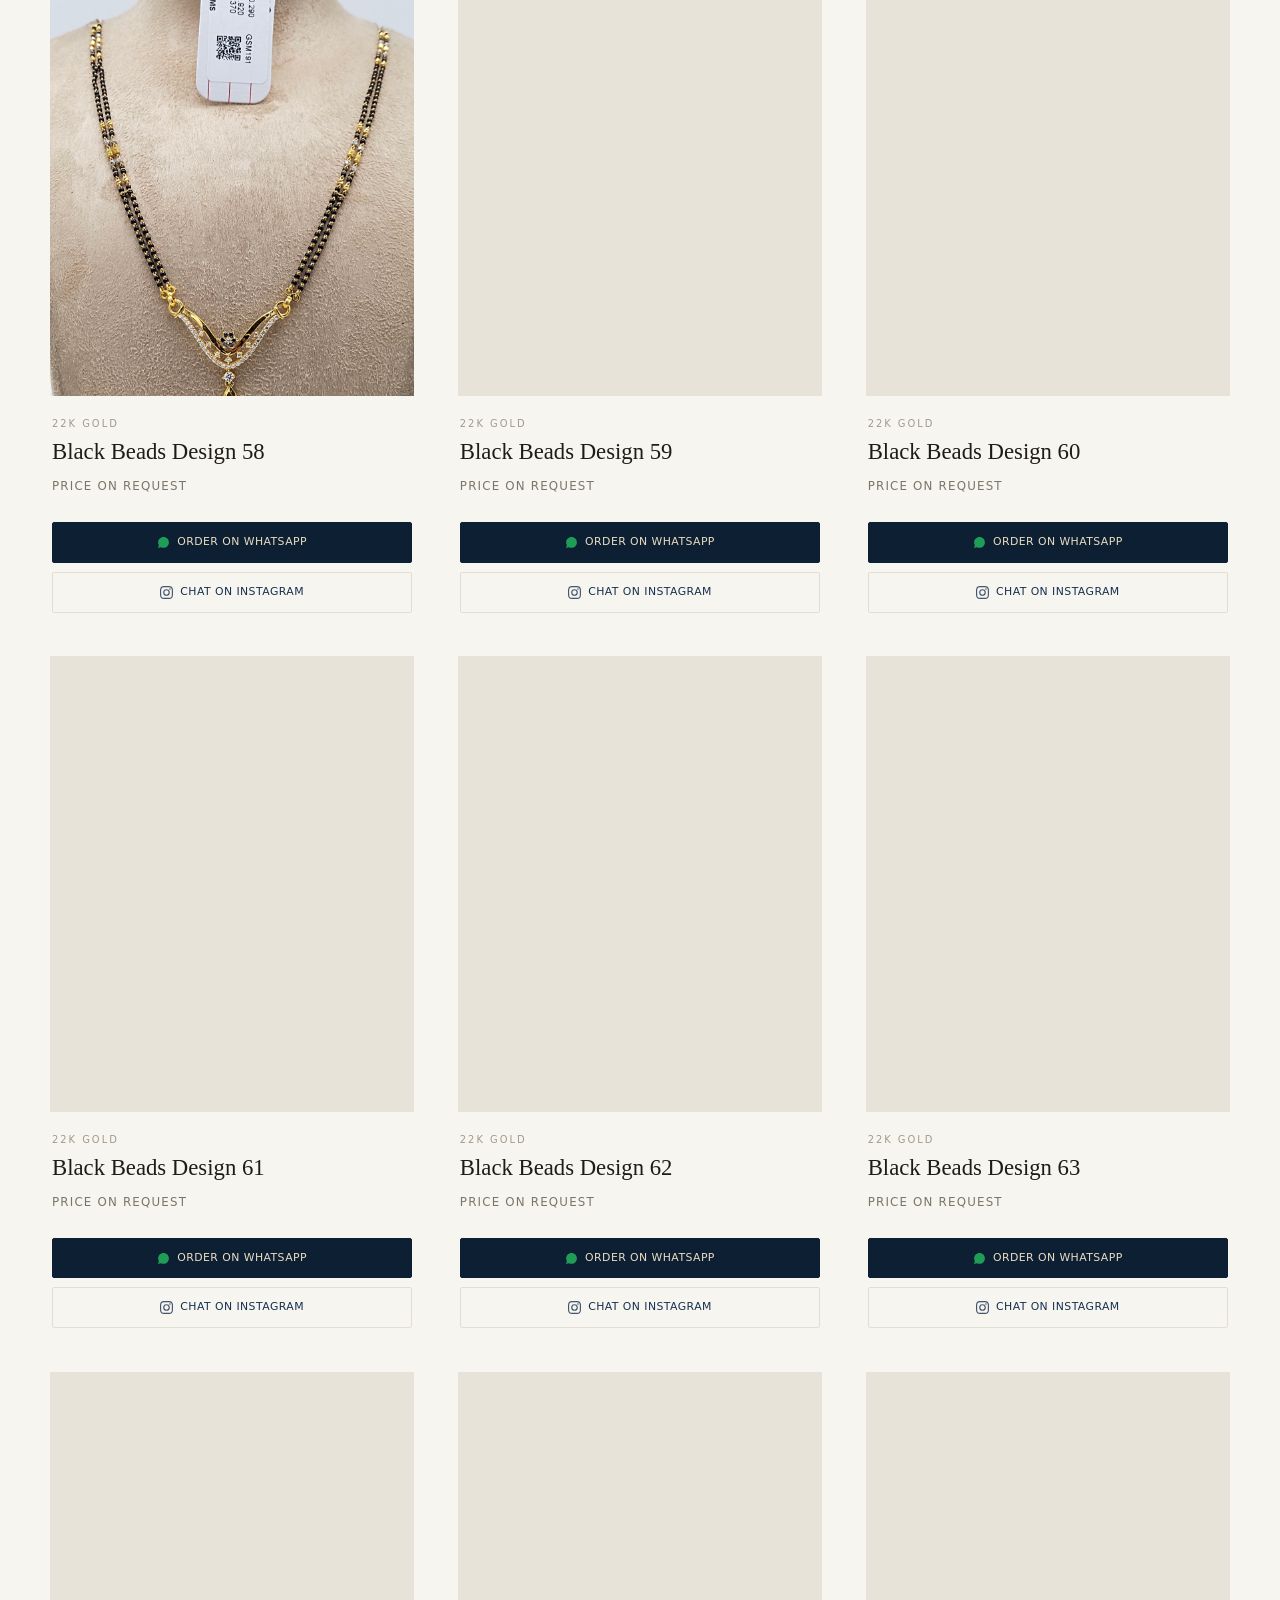
==== commit a833faa9: "Split the hero so the pictures are not dimmed behind the text The full-bleed banner needed a scrim t" ====
--- a/black-beads.html
+++ b/black-beads.html
@@ -20,7 +20,7 @@
 <link rel="preconnect" href="https://fonts.googleapis.com">
 <link rel="preconnect" href="https://fonts.gstatic.com" crossorigin>
 <link rel="stylesheet" href="https://fonts.googleapis.com/css2?family=Cormorant+Garamond:ital,wght@0,400;0,500;0,600;0,700;1,400&family=Inter:wght@400;500;600;700&display=swap">
-<link rel="stylesheet" href="css/site.css?v=2515f5ab">
+<link rel="stylesheet" href="css/site.css?v=af37be3e">
 <noscript><style>.reveal{opacity:1;transform:none}.card-media img,.cat-tile-img{opacity:1}</style></noscript>
 </head>
 <body data-page="black-beads">
--- a/css/site.css
+++ b/css/site.css
@@ -149,23 +149,18 @@
   content:""; position:absolute; left:0; right:0; bottom:0; height:1px;
   background:linear-gradient(90deg, transparent, rgba(228,201,154,.55), transparent);
 }
-.hero{ min-height:clamp(540px,76vh,760px); display:flex; align-items:center; }
-.hero-inner{
-  position:relative; z-index:1; width:100%;
-  max-width:var(--maxw); margin:0 auto;
-  padding:clamp(72px,9vw,120px) var(--pad) clamp(88px,10vw,132px);
-}
 .hero .eyebrow{ color:var(--gold-light); }
 .hero h1{
   margin-top:18px;
-  font-size:clamp(2.7rem, 6.6vw, 5.4rem); font-weight:400;
-  line-height:1.03; letter-spacing:-.022em; max-width:15ch;
+  font-size:clamp(2.5rem, 4.4vw, 4.2rem); font-weight:400;
+  line-height:1.05; letter-spacing:-.022em; max-width:14ch;
 }
 .hero h1 em{ font-style:italic; font-weight:400; color:var(--gold-light); }
 .hero p{
-  margin-top:24px; max-width:46ch; font-size:1rem; color:#BAC6D4; line-height:1.85;
-}
-.hero-actions{ margin-top:42px; display:flex; gap:14px; flex-wrap:wrap; }
+  margin-top:24px; max-width:42ch; font-size:1rem; color:#BAC6D4; line-height:1.85;
+}
+.hero-actions{ margin-top:38px; display:flex; gap:14px; flex-wrap:wrap; }
+
 .btn-gold, .btn-ghost{
   display:inline-flex; align-items:center; justify-content:center;
   font-size:.78rem; font-weight:500; letter-spacing:.14em; text-transform:uppercase;
@@ -179,8 +174,22 @@
 .btn-ghost::before{ background:var(--gold-light); }
 .btn-ghost:hover{ color:var(--navy-ink); border-color:var(--gold-light); }
 
-/* Full-bleed hero: the pictures are the background, the text sits over a
-   scrim heavy enough to stay readable on the brightest frame. */
+/* Split hero: the copy sits on the navy, the picture keeps the other half at
+   full brightness with nothing laid over it. */
+.hero{
+  display:grid;
+  grid-template-columns:minmax(0,1fr) minmax(0,1.06fr);
+  align-items:stretch;
+  min-height:clamp(520px,74vh,720px);
+}
+.hero-copy{ display:flex; align-items:center; }
+.hero-copy-inner{
+  width:100%; max-width:36rem; margin-left:auto;
+  padding:clamp(64px,7vw,96px) clamp(30px,3.4vw,56px) clamp(64px,7vw,96px)
+          max(var(--pad), (100vw - var(--maxw)) / 2);
+}
+.hero-media{ position:relative; overflow:hidden; }
+
 .hero-bg{ position:absolute; inset:0; overflow:hidden; }
 .hero-bg img{
   position:absolute; inset:0;
@@ -188,34 +197,24 @@
   opacity:0; transform:scale(1.08);
   transition:opacity 1.5s var(--ease);
 }
-/* The detail crops are already 3:2 and sit centred. Only the full-length
-   portrait needs pulling up, or the banner lands on the saree. */
-.hero-bg img.is-portrait{ object-position:center 20%; }
 .hero-bg img.is-active{
   opacity:1; transform:scale(1);
   transition:opacity 1.5s var(--ease), transform 9s linear;
 }
-.hero-scrim{
-  position:absolute; inset:0; pointer-events:none;
-  background:
-    linear-gradient(100deg,
-      rgba(7,21,35,.94) 0%,
-      rgba(7,21,35,.86) 32%,
-      rgba(7,21,35,.55) 58%,
-      rgba(7,21,35,.30) 100%),
-    linear-gradient(to top, rgba(7,21,35,.65), transparent 42%);
-}
+/* The detail crops are already 3:2 and sit centred. Only the full-length
+   portrait needs pulling up, or the frame lands on the saree. */
+.hero-bg img.is-portrait{ object-position:center 20%; }
 
 .hero-dots{
-  position:absolute; left:0; right:0; bottom:22px; z-index:2;
+  position:absolute; left:0; right:0; bottom:20px; z-index:2;
   display:flex; justify-content:center; gap:10px;
 }
 .hero-dots button{
   width:7px; height:7px; padding:0; border-radius:50%;
-  background:rgba(244,238,225,.45);
+  background:rgba(255,255,255,.55); box-shadow:0 1px 4px rgba(7,21,35,.5);
   transition:background .4s var(--ease), transform .4s var(--ease);
 }
-.hero-dots button:hover{ background:rgba(244,238,225,.8); }
+.hero-dots button:hover{ background:#fff; }
 .hero-dots button[aria-selected="true"]{ background:var(--gold-light); transform:scale(1.5); }
 
 @media (prefers-reduced-motion:reduce){
@@ -601,13 +600,11 @@
 }
 @media (max-width:820px){
   :root{ --pad:20px; }
-  .hero{ min-height:clamp(480px,70vh,620px); }
+  .hero{ grid-template-columns:1fr; min-height:0; }
+  .hero-media{ order:-1; aspect-ratio:3/2; }
+  .hero-copy-inner{ max-width:none; margin:0; padding:clamp(40px,8vw,56px) var(--pad); }
   .hero h1{ font-size:clamp(2.3rem,9vw,3.2rem); }
-  .hero-bg img.is-portrait{ object-position:center 16%; }
-  .hero-scrim{
-    background:
-      linear-gradient(to top, rgba(7,21,35,.95) 18%, rgba(7,21,35,.72) 55%, rgba(7,21,35,.45) 100%);
-  }
+  .hero-bg img.is-portrait{ object-position:center 18%; }
   .header-inner{ padding:13px var(--pad) 9px; gap:12px; }
   .toolbar{ flex-direction:column-reverse; align-items:stretch; }
   .search-input{ width:100%; }
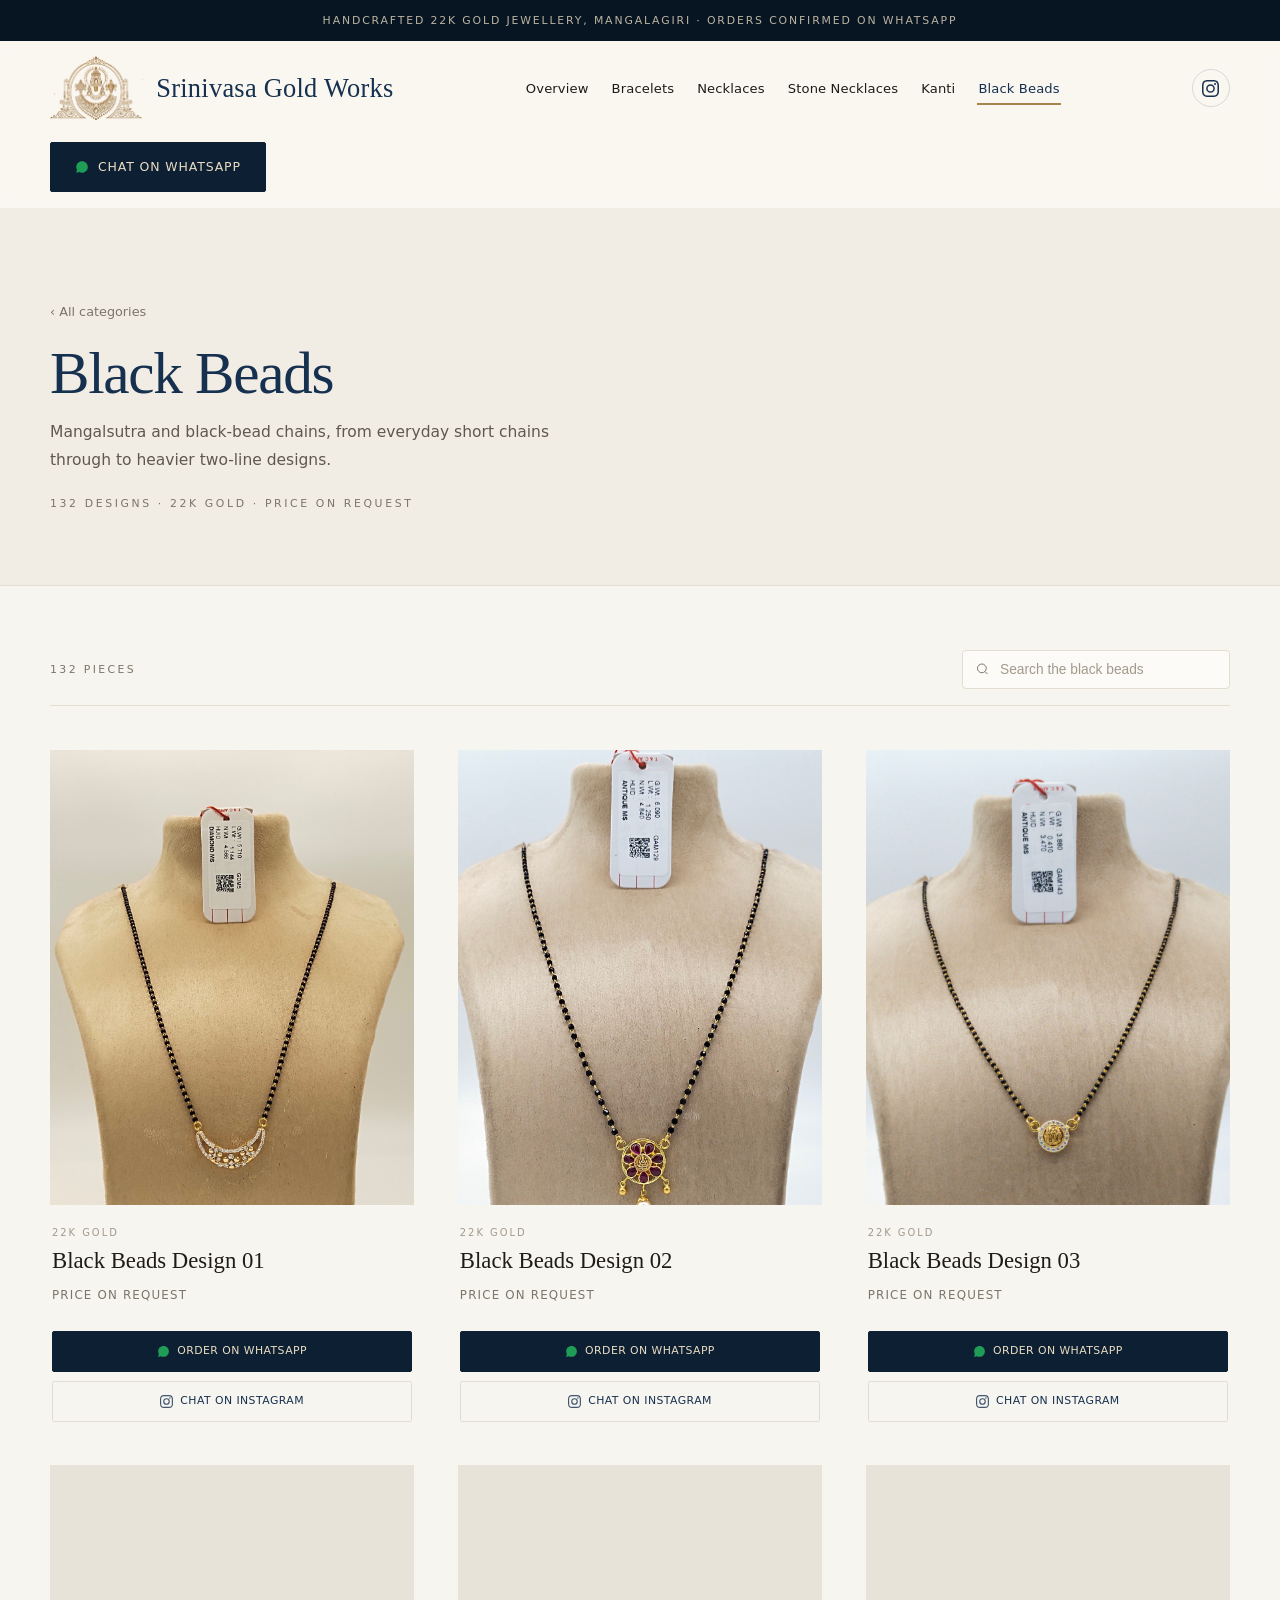
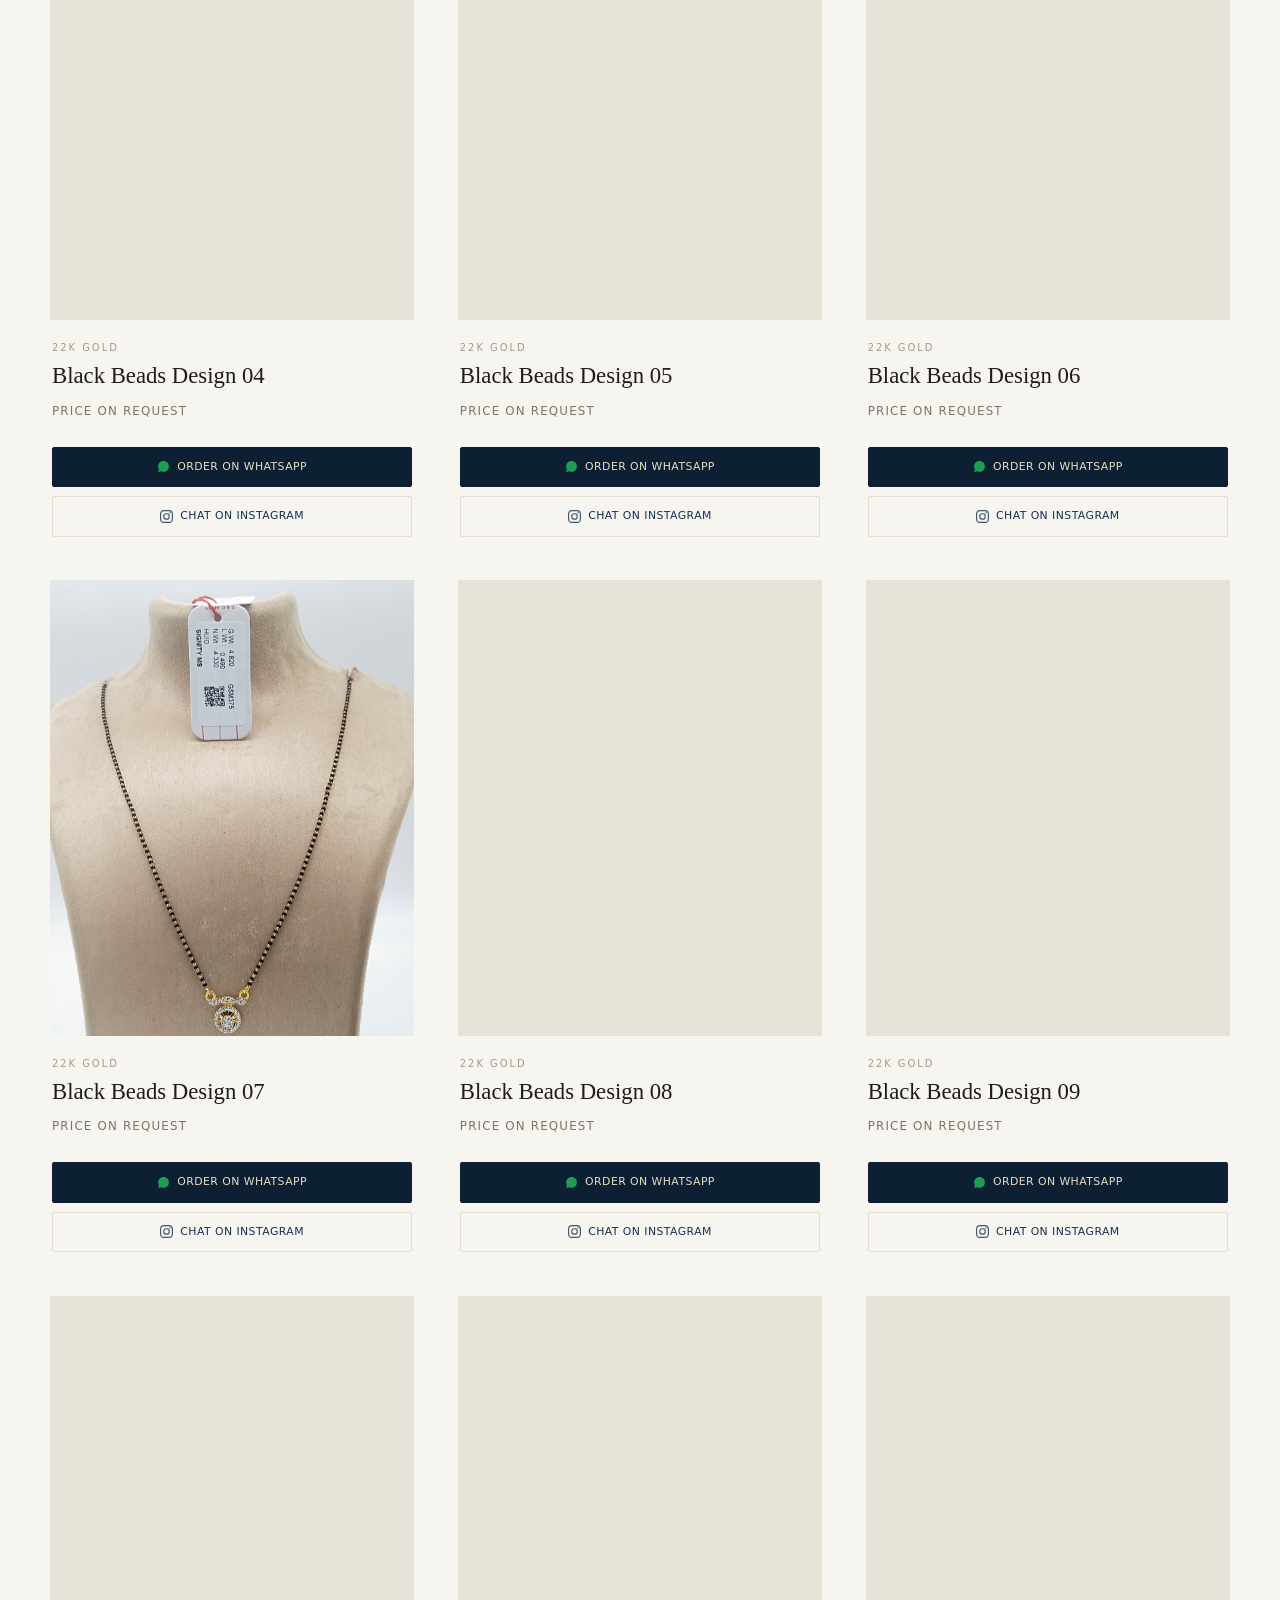
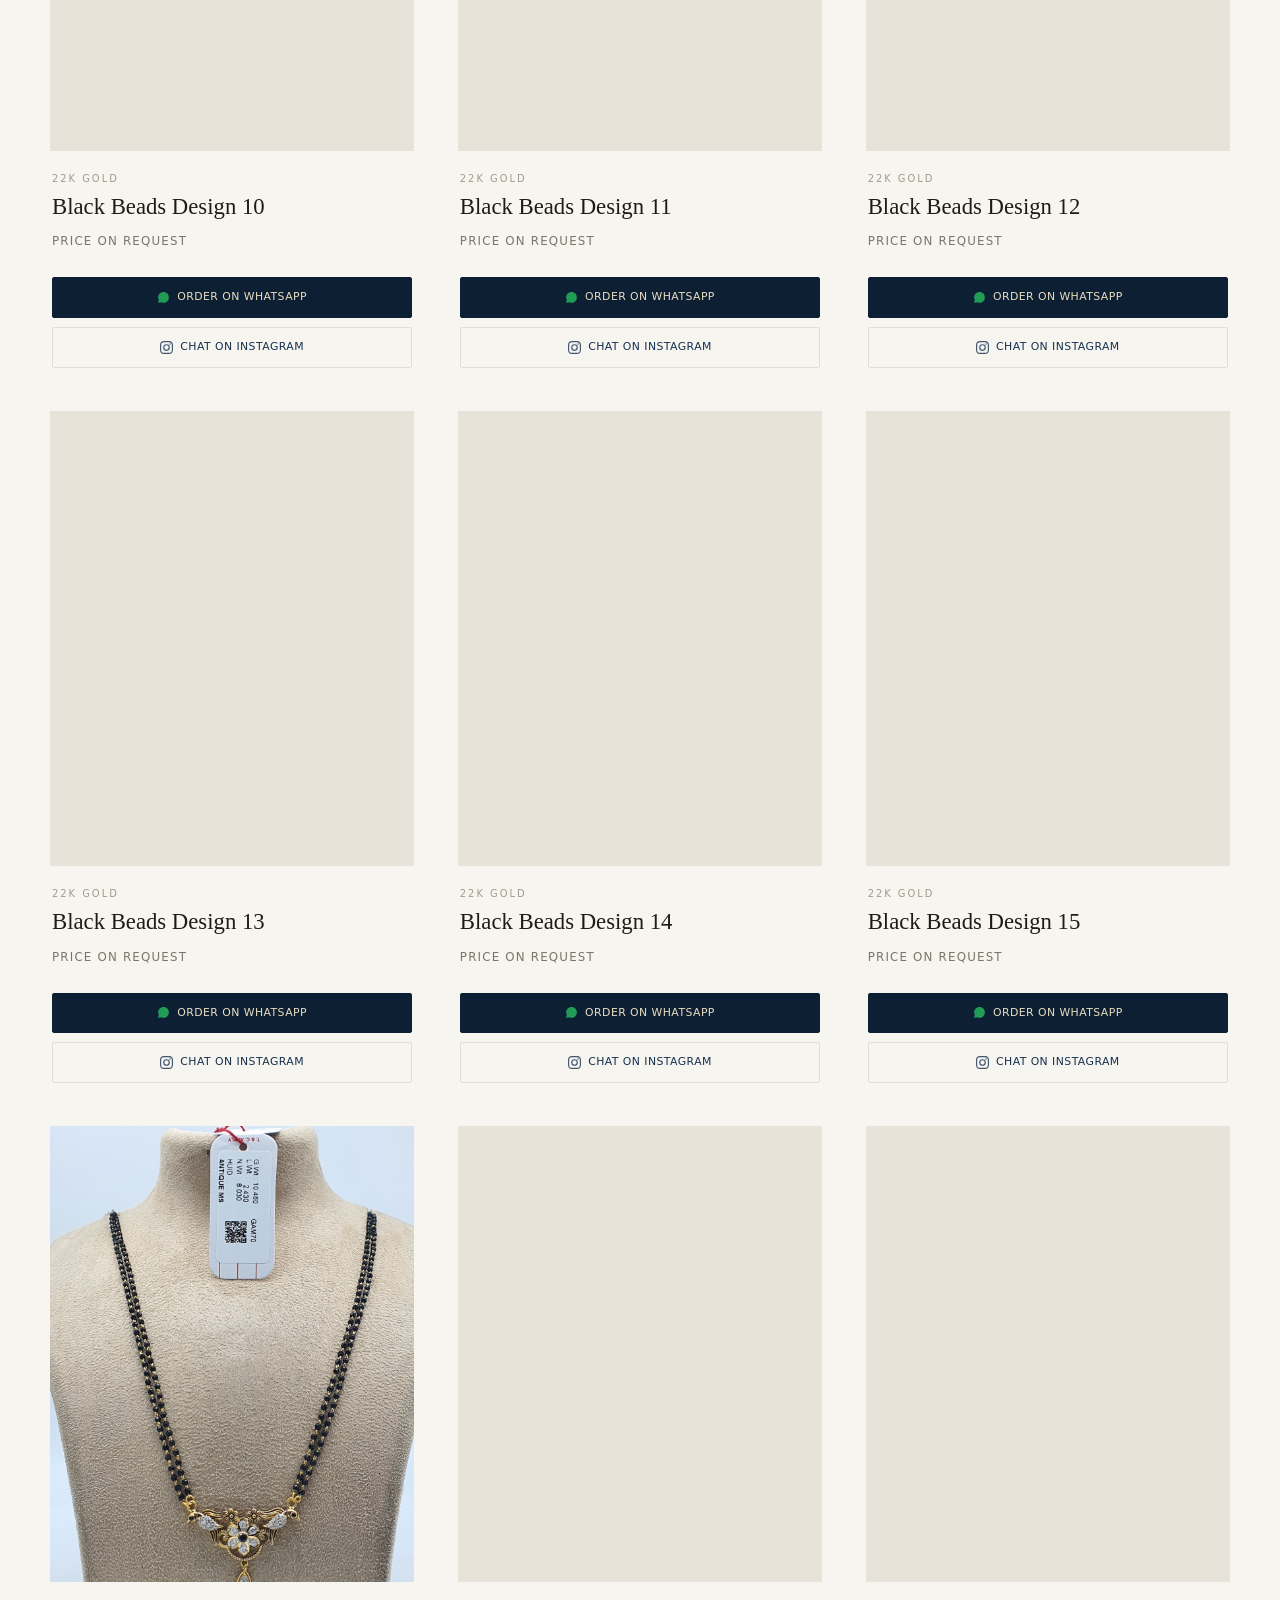
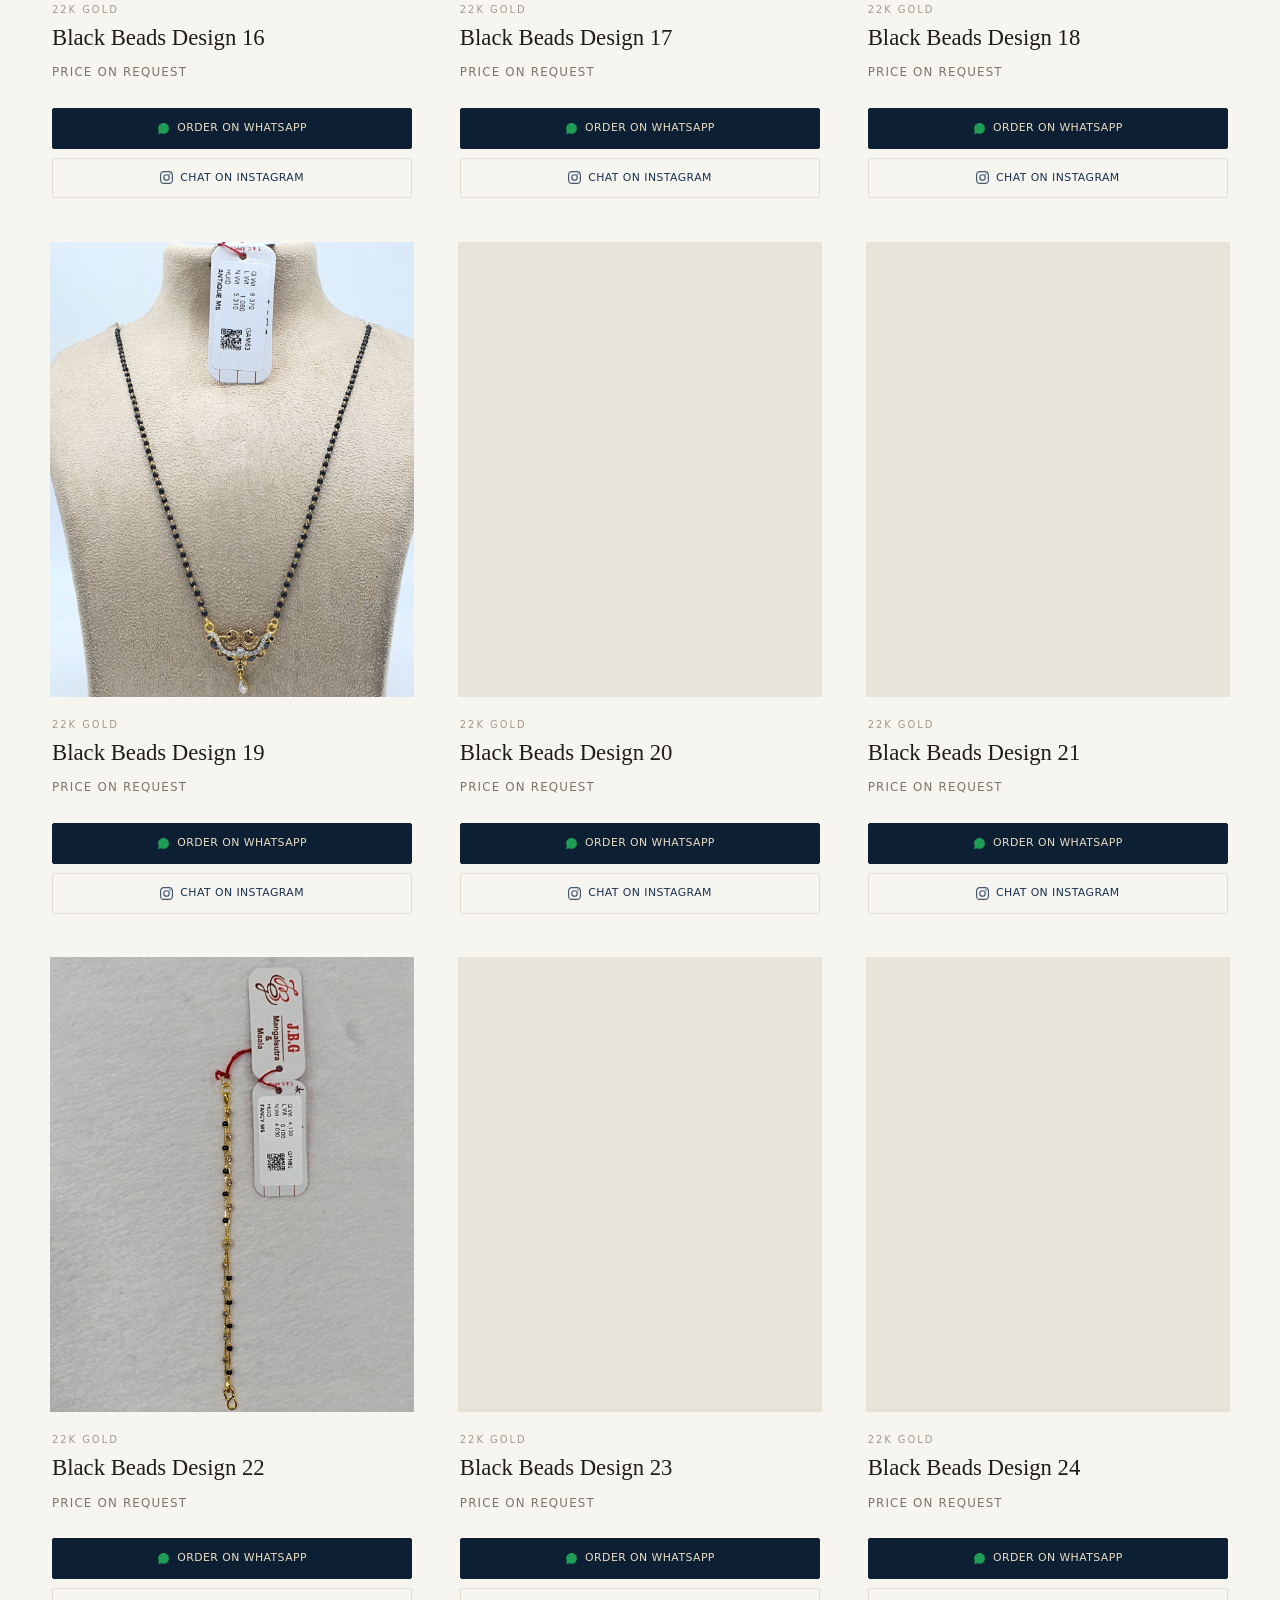
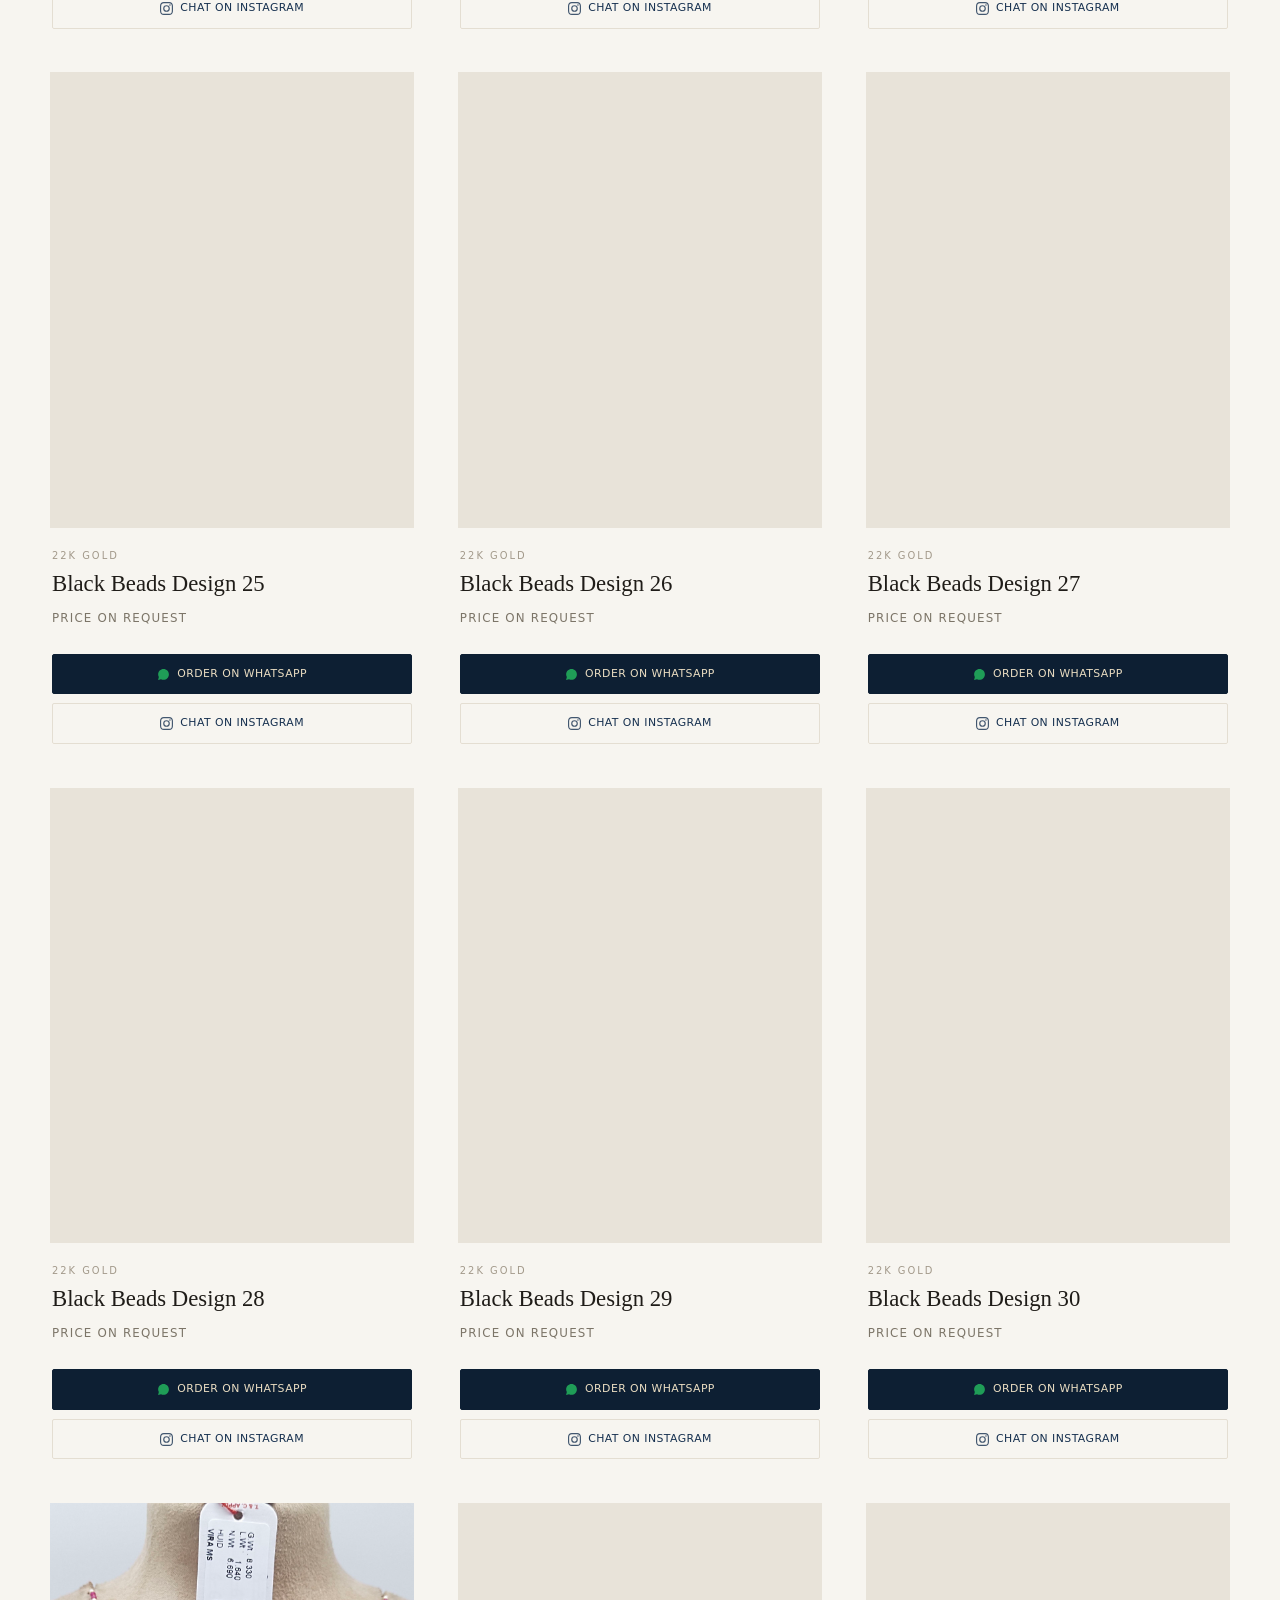
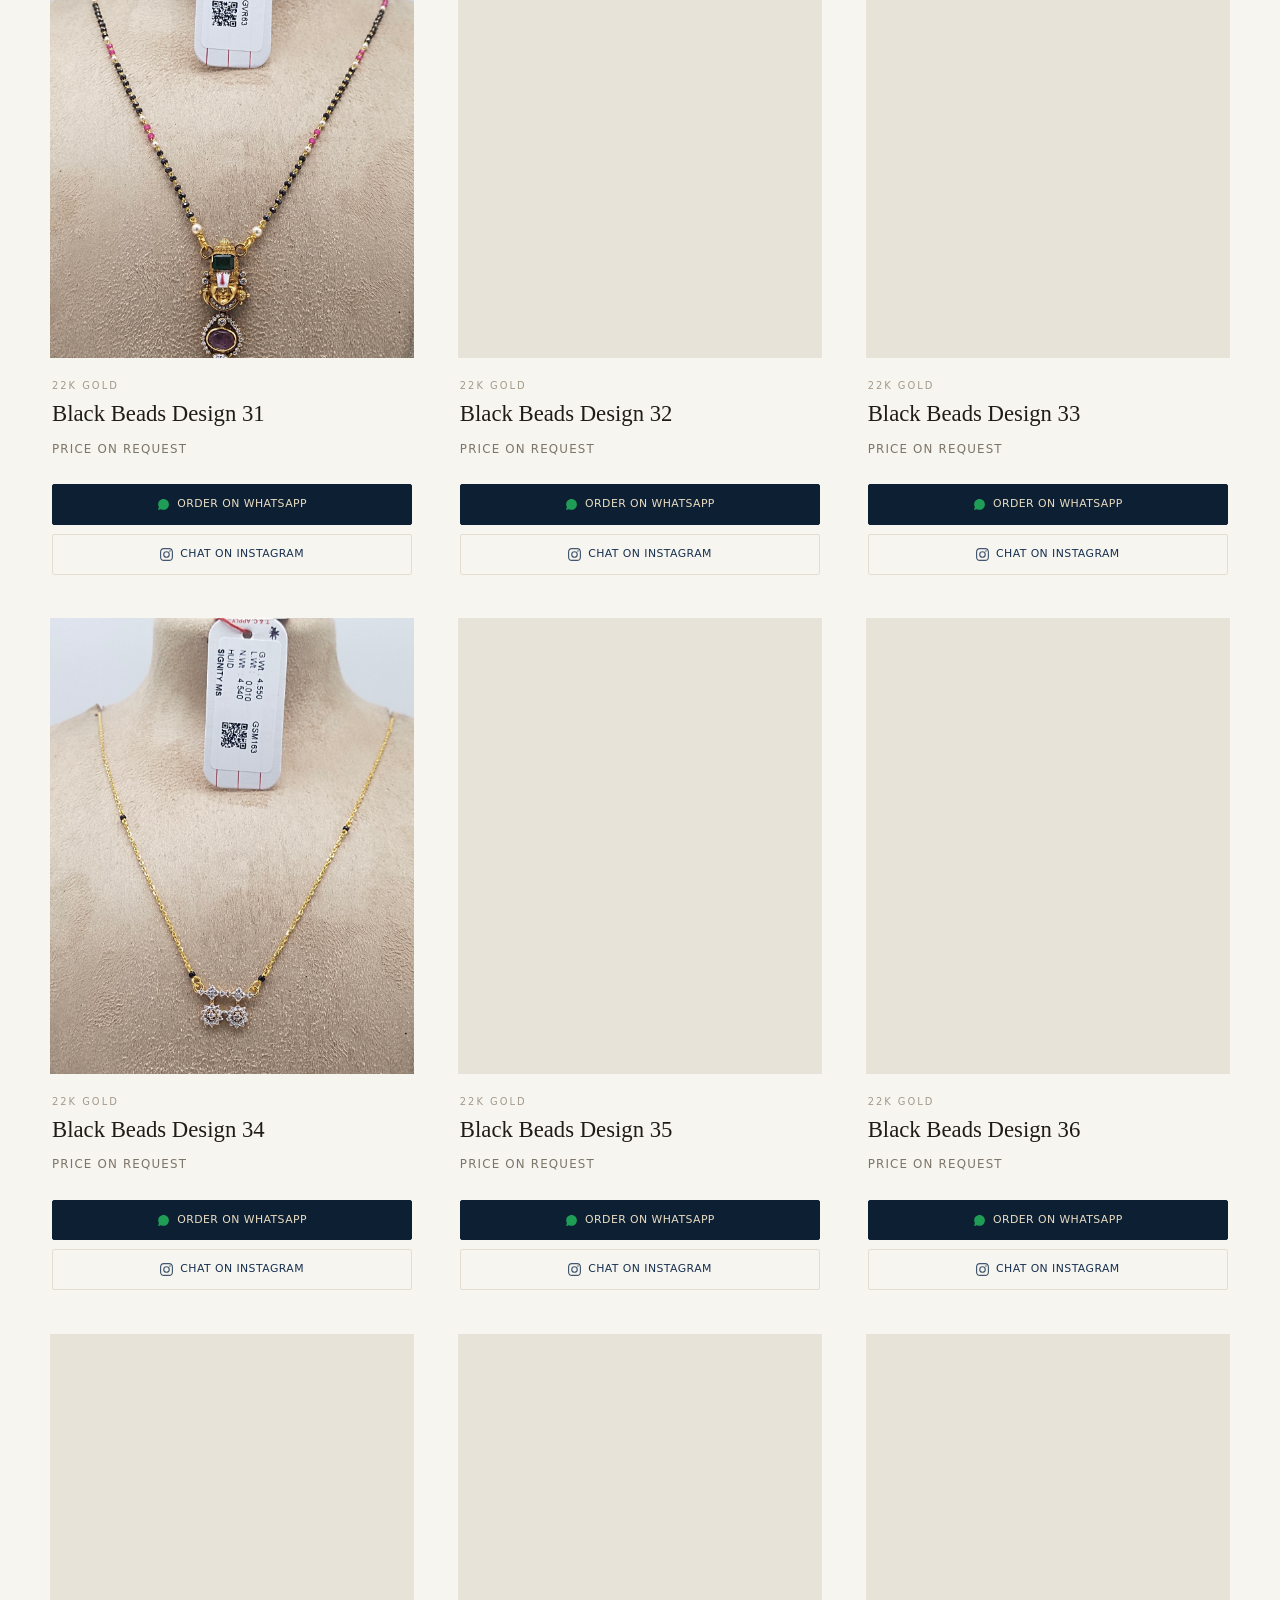
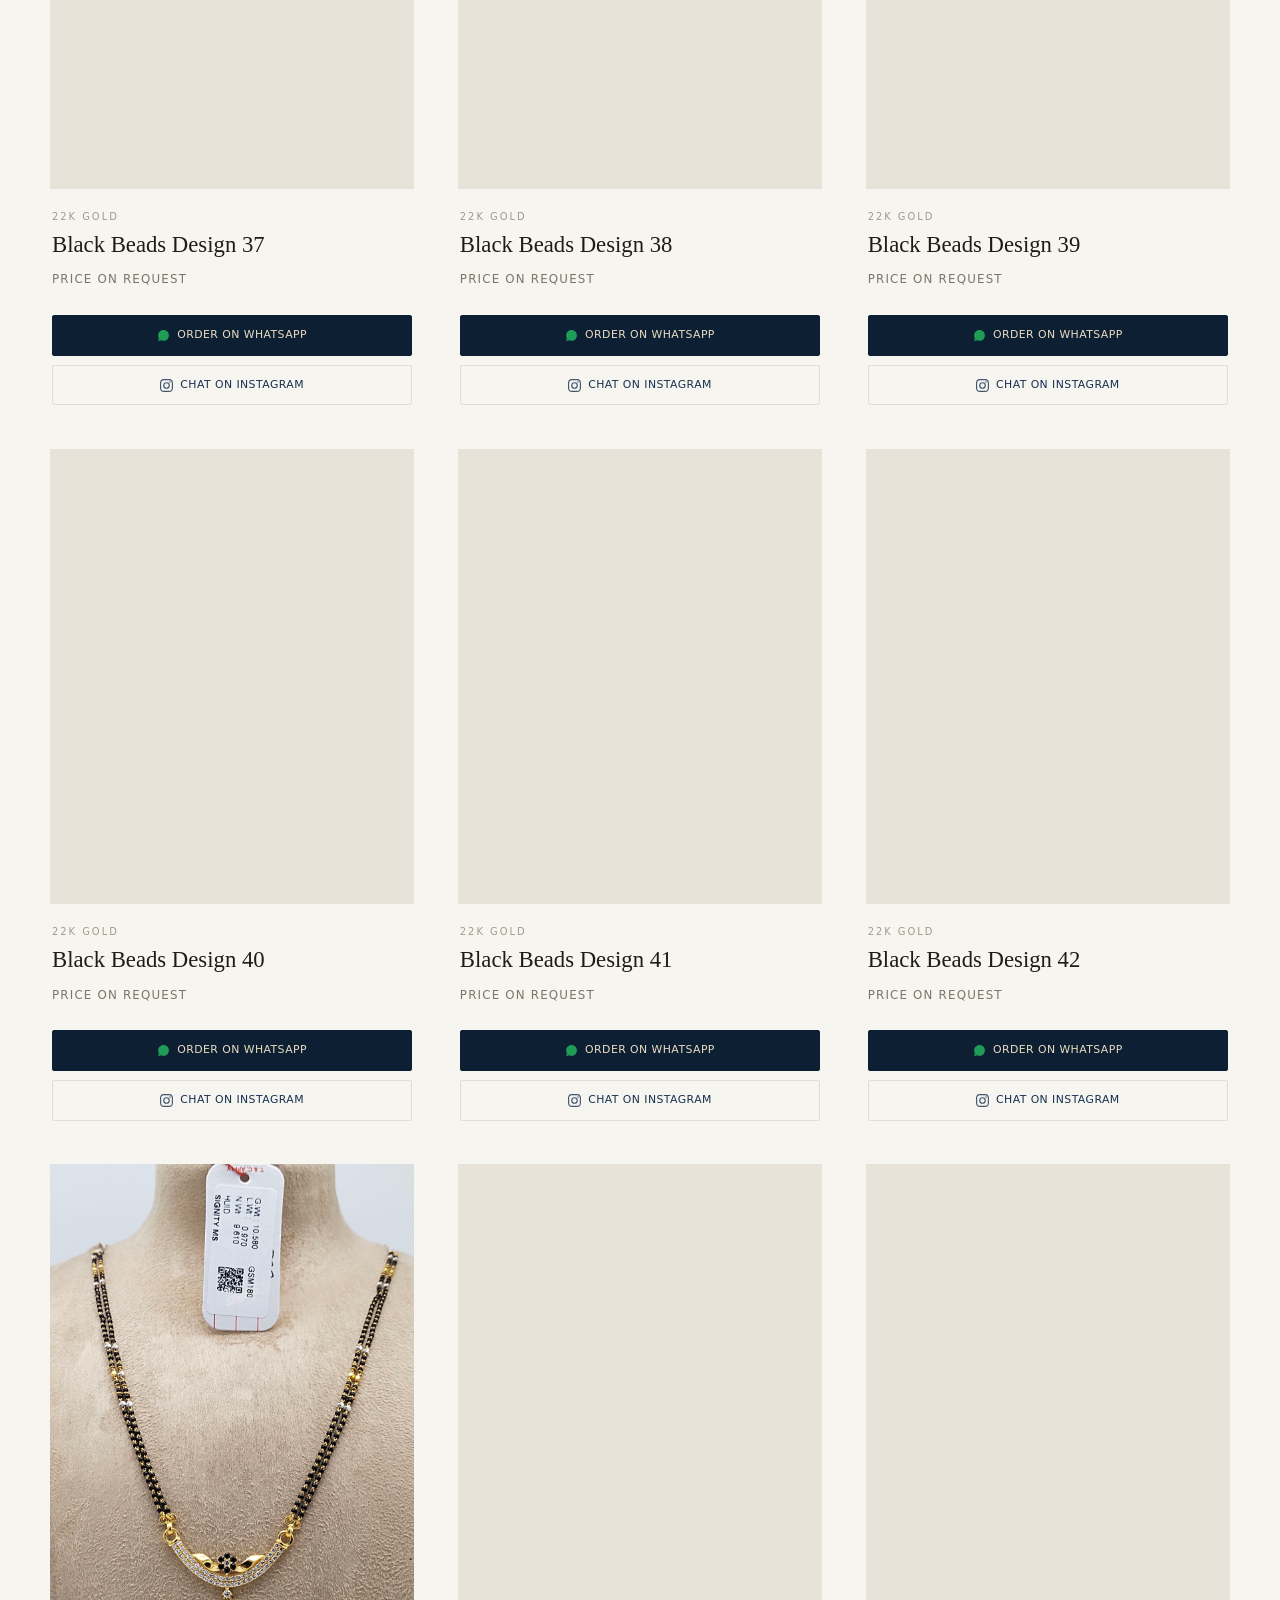
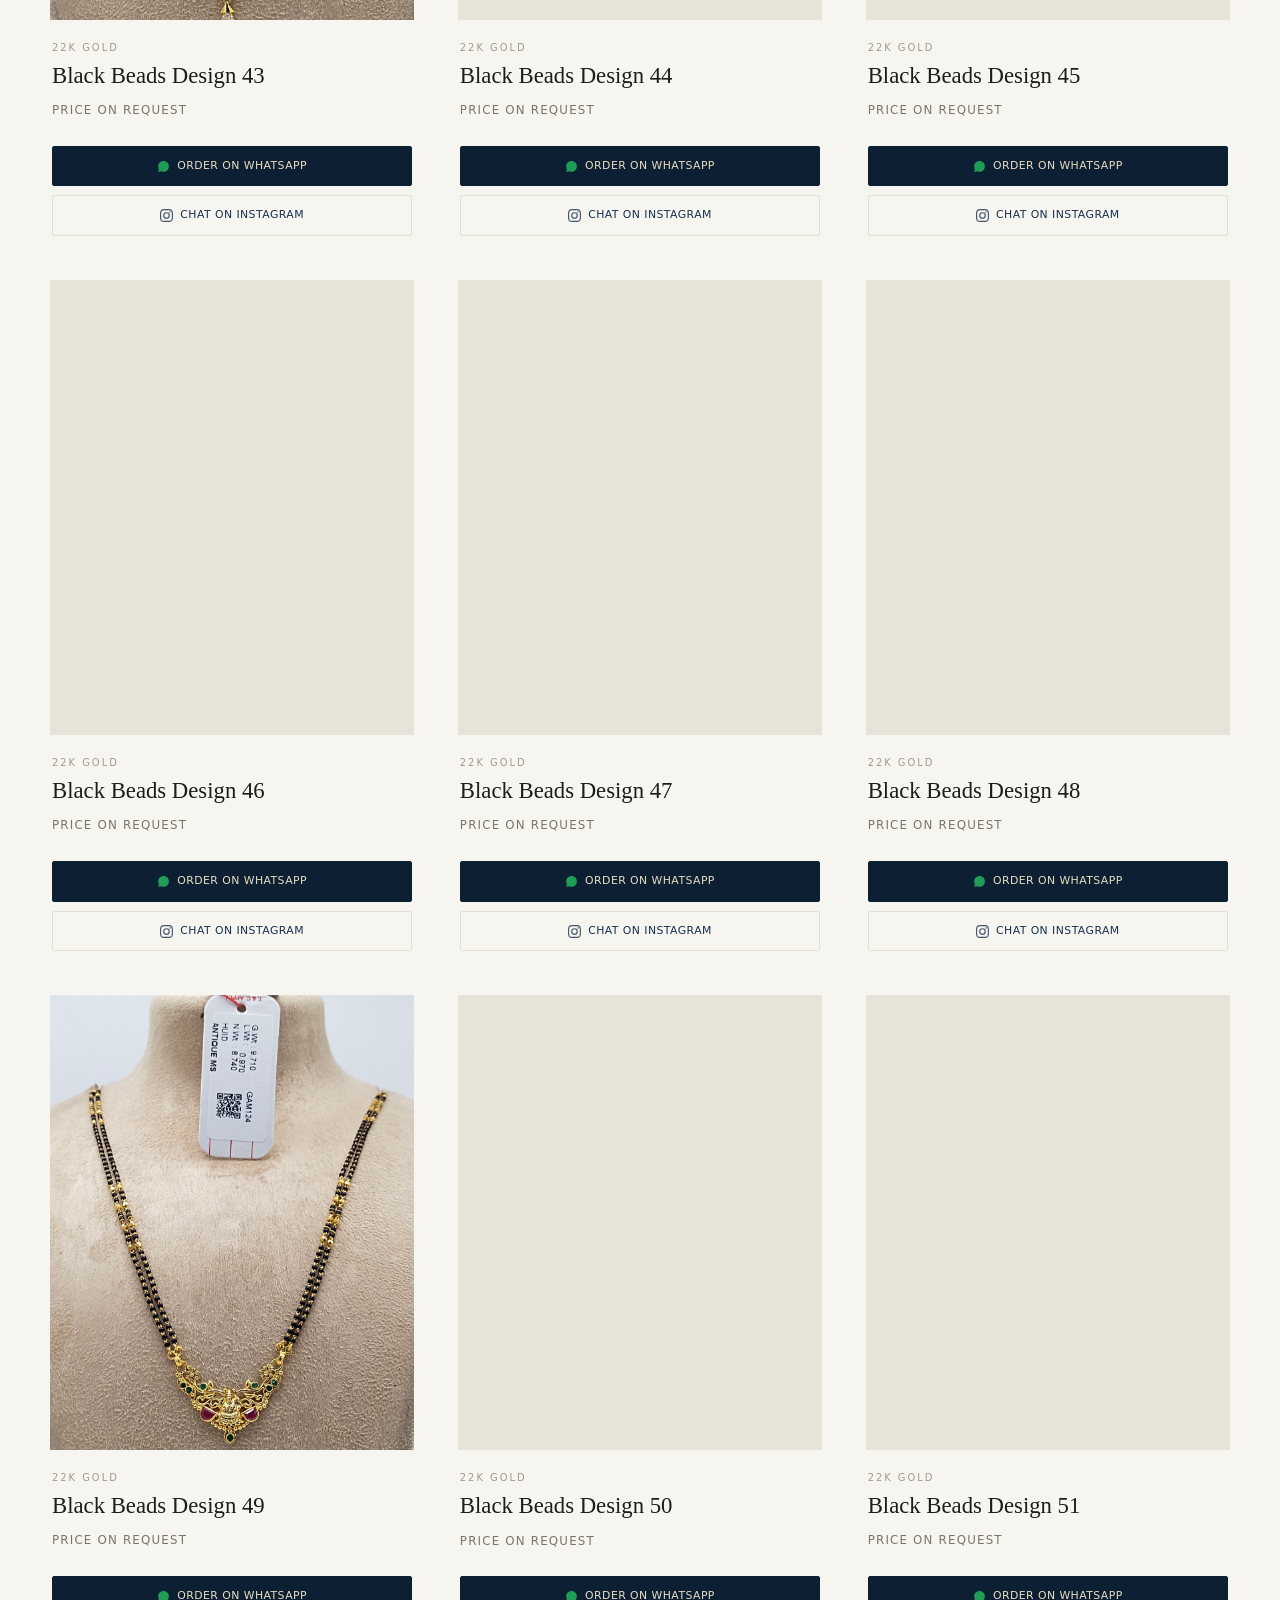
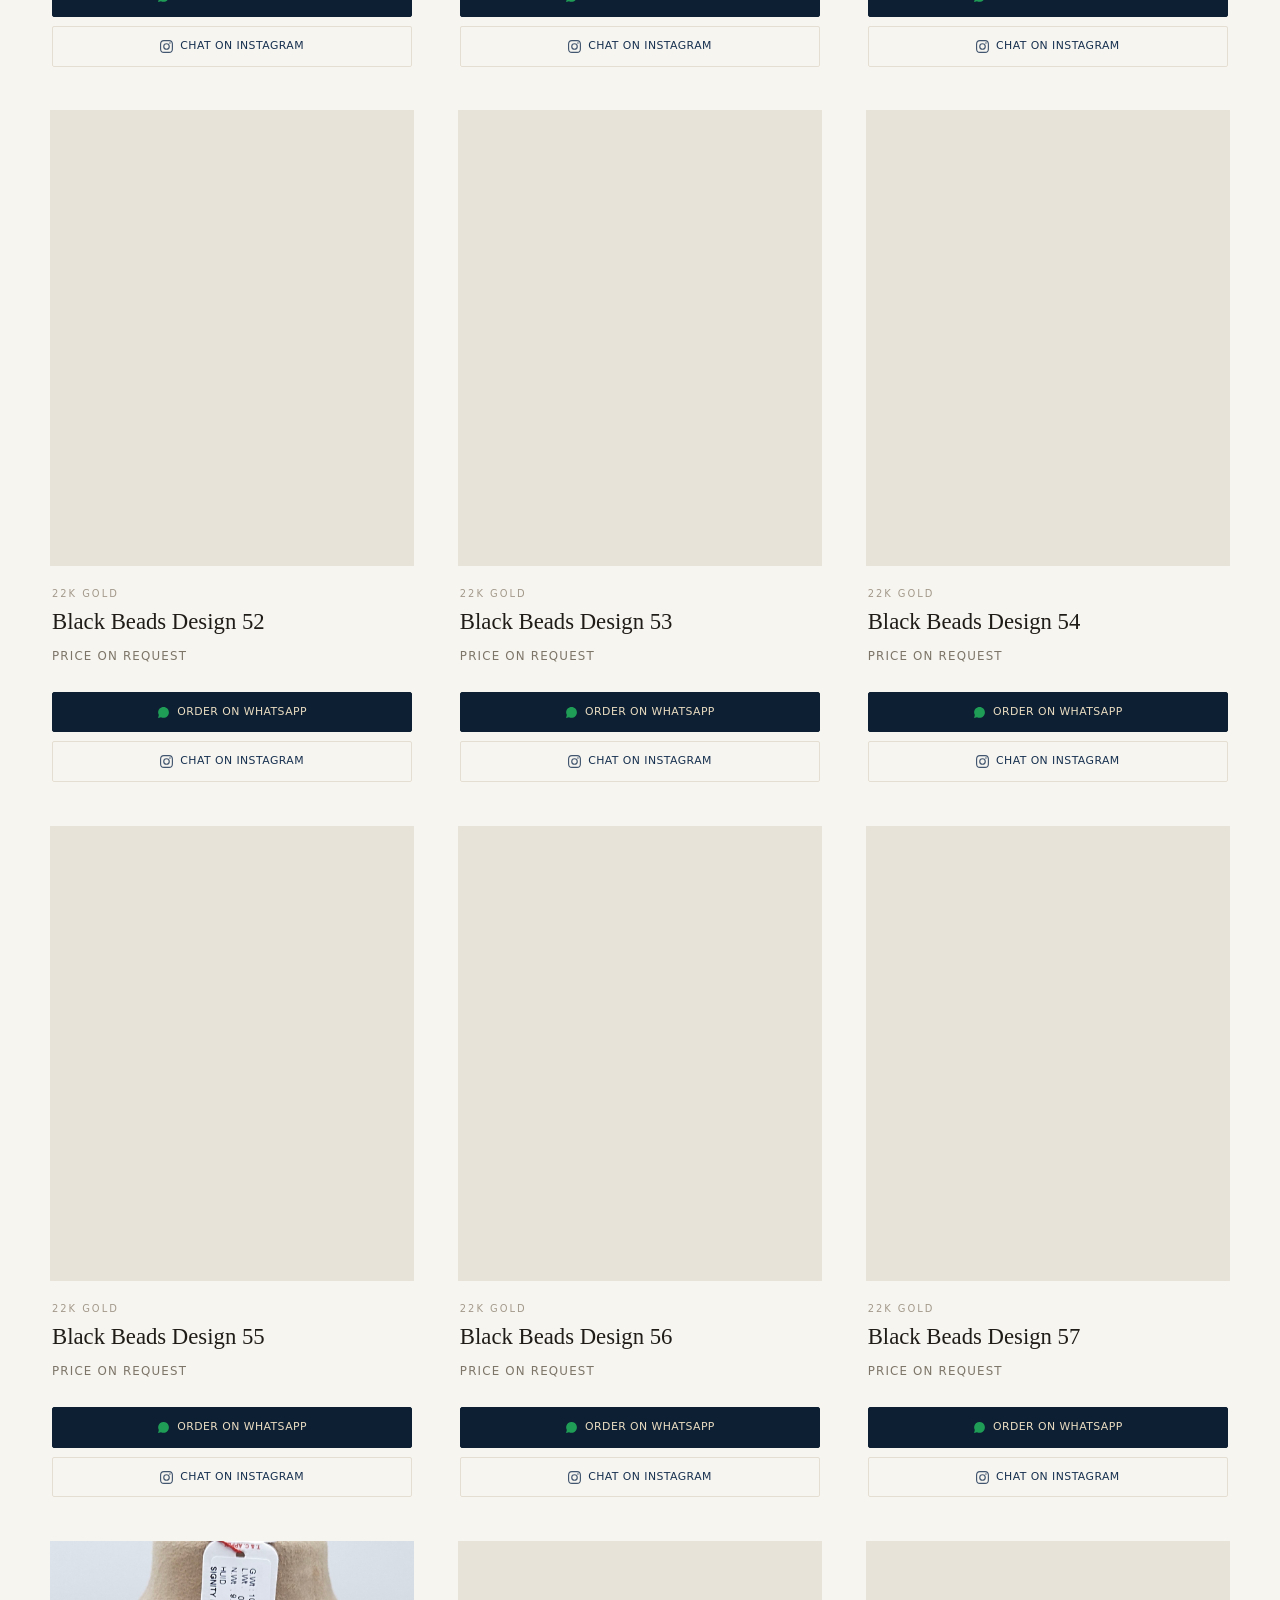
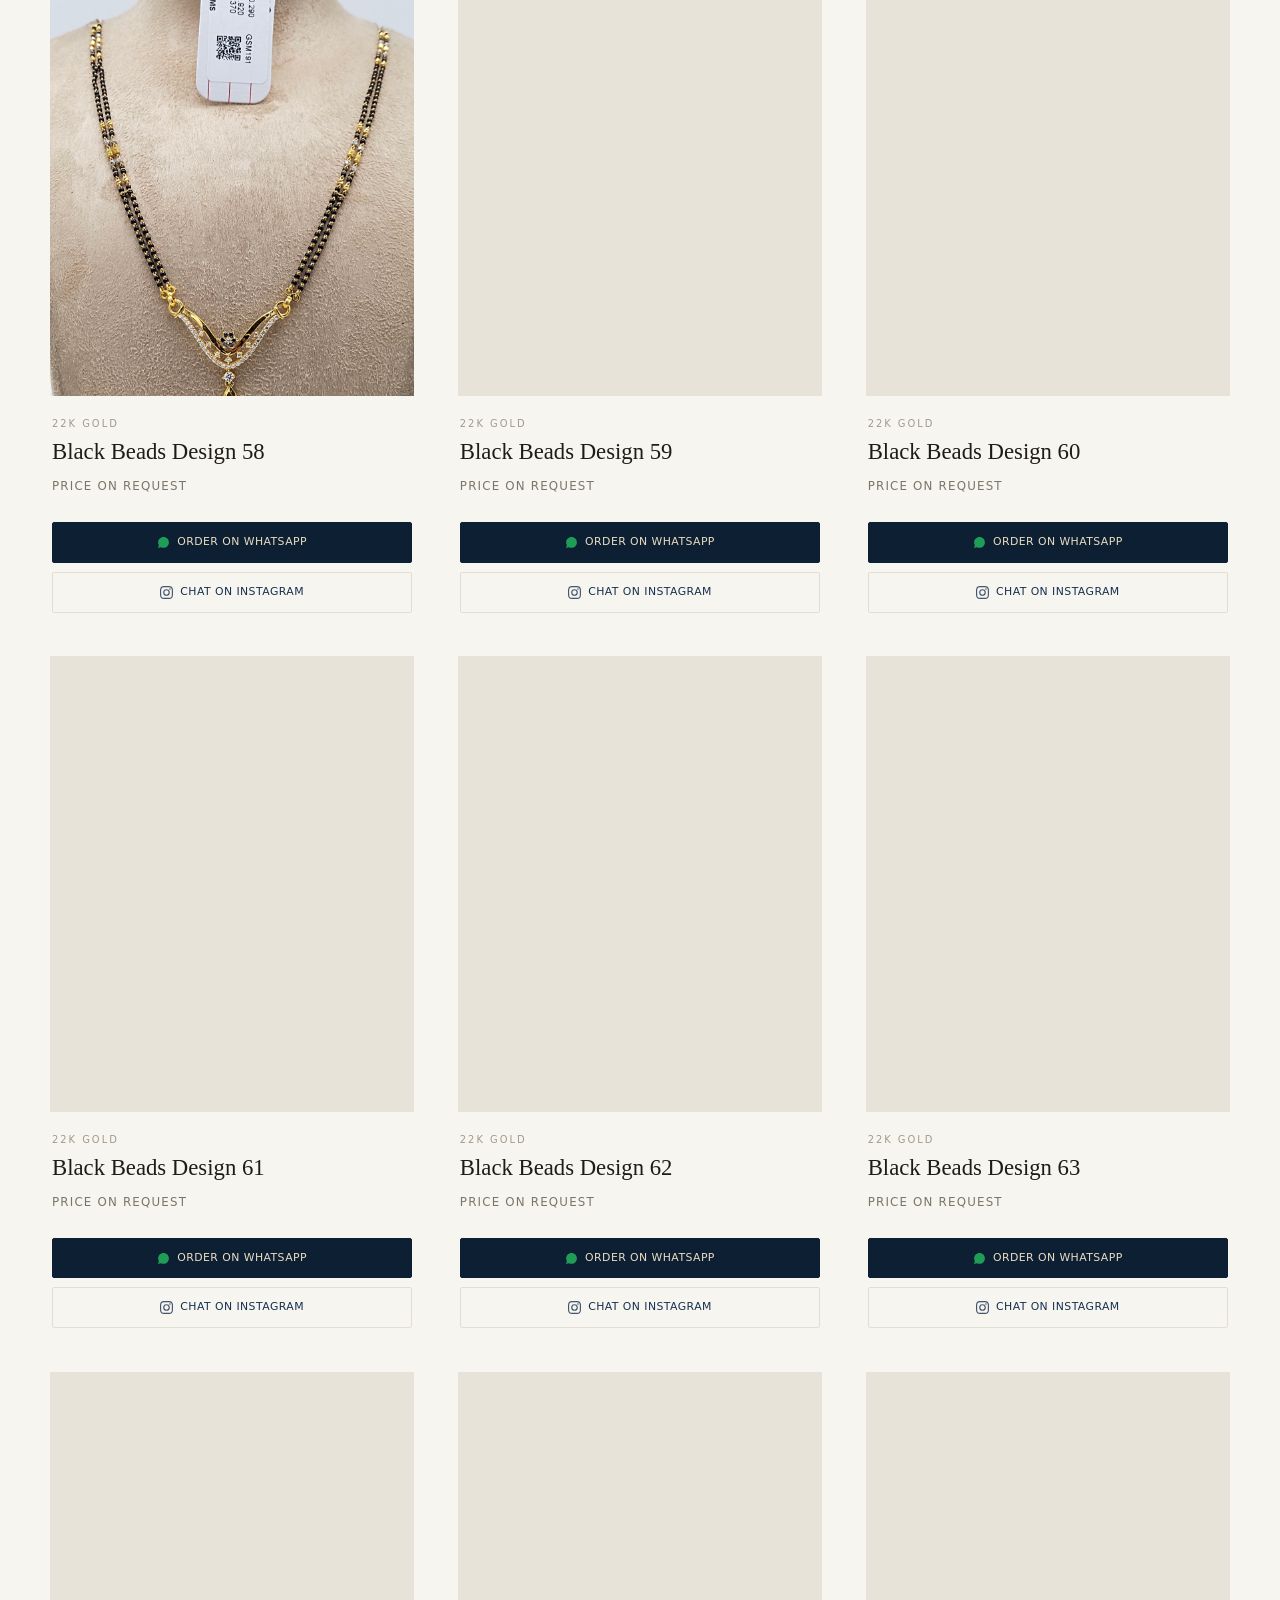
==== commit 328f076f: "Hero: 30/70 split, and pull the crops back to a natural framing The last crops were cut so close the" ====
--- a/black-beads.html
+++ b/black-beads.html
@@ -20,7 +20,7 @@
 <link rel="preconnect" href="https://fonts.googleapis.com">
 <link rel="preconnect" href="https://fonts.gstatic.com" crossorigin>
 <link rel="stylesheet" href="https://fonts.googleapis.com/css2?family=Cormorant+Garamond:ital,wght@0,400;0,500;0,600;0,700;1,400&family=Inter:wght@400;500;600;700&display=swap">
-<link rel="stylesheet" href="css/site.css?v=af37be3e">
+<link rel="stylesheet" href="css/site.css?v=34654cf1">
 <noscript><style>.reveal{opacity:1;transform:none}.card-media img,.cat-tile-img{opacity:1}</style></noscript>
 </head>
 <body data-page="black-beads">
--- a/css/site.css
+++ b/css/site.css
@@ -150,16 +150,22 @@
   background:linear-gradient(90deg, transparent, rgba(228,201,154,.55), transparent);
 }
 .hero .eyebrow{ color:var(--gold-light); }
+/* The copy column is 30% wide, so the headline runs smaller here than a
+   full-width hero would carry. */
 .hero h1{
-  margin-top:18px;
-  font-size:clamp(2.5rem, 4.4vw, 4.2rem); font-weight:400;
-  line-height:1.05; letter-spacing:-.022em; max-width:14ch;
+  margin-top:16px;
+  font-size:clamp(1.7rem, 2.3vw, 2.7rem); font-weight:400;
+  line-height:1.1; letter-spacing:-.02em;
 }
 .hero h1 em{ font-style:italic; font-weight:400; color:var(--gold-light); }
 .hero p{
-  margin-top:24px; max-width:42ch; font-size:1rem; color:#BAC6D4; line-height:1.85;
-}
-.hero-actions{ margin-top:38px; display:flex; gap:14px; flex-wrap:wrap; }
+  margin-top:18px; font-size:.92rem; color:#BAC6D4; line-height:1.8;
+}
+.hero .eyebrow{ font-size:.6rem; letter-spacing:.22em; }
+.hero-actions{ margin-top:30px; display:flex; gap:11px; flex-wrap:wrap; }
+.hero-actions .btn-gold, .hero-actions .btn-ghost{
+  padding:14px 22px; font-size:.7rem; letter-spacing:.1em;
+}
 
 .btn-gold, .btn-ghost{
   display:inline-flex; align-items:center; justify-content:center;
@@ -178,15 +184,17 @@
    full brightness with nothing laid over it. */
 .hero{
   display:grid;
-  grid-template-columns:minmax(0,1fr) minmax(0,1.06fr);
+  grid-template-columns:minmax(0,30fr) minmax(0,70fr);
   align-items:stretch;
   min-height:clamp(520px,74vh,720px);
 }
 .hero-copy{ display:flex; align-items:center; }
+/* A gutter-aligned left padding would eat most of a 30% column, so the copy
+   runs to its own modest inset instead. */
 .hero-copy-inner{
-  width:100%; max-width:36rem; margin-left:auto;
-  padding:clamp(64px,7vw,96px) clamp(30px,3.4vw,56px) clamp(64px,7vw,96px)
-          max(var(--pad), (100vw - var(--maxw)) / 2);
+  width:100%;
+  padding:clamp(48px,6vw,78px) clamp(22px,2vw,36px)
+          clamp(48px,6vw,78px) clamp(26px,2.8vw,52px);
 }
 .hero-media{ position:relative; overflow:hidden; }
 
@@ -598,12 +606,23 @@
   .craft-grid, .visit-grid{ grid-template-columns:1fr; }
   .foot-grid{ grid-template-columns:1fr 1fr; }
 }
+/* 30% of a laptop screen is too narrow for the headline: stack before then. */
+@media (max-width:1080px){
+  .hero{ grid-template-columns:1fr; min-height:0; }
+  .hero-media{ order:-1; aspect-ratio:3/2; }
+  .hero-copy-inner{
+    padding:clamp(44px,6vw,64px) max(var(--pad), (100vw - var(--maxw)) / 2);
+  }
+  .hero h1{ font-size:clamp(2.2rem,4.6vw,3rem); }
+  .hero p{ font-size:1rem; max-width:52ch; }
+  .hero-actions .btn-gold, .hero-actions .btn-ghost{
+    padding:16px 30px; font-size:.76rem; letter-spacing:.13em;
+  }
+}
 @media (max-width:820px){
   :root{ --pad:20px; }
-  .hero{ grid-template-columns:1fr; min-height:0; }
-  .hero-media{ order:-1; aspect-ratio:3/2; }
-  .hero-copy-inner{ max-width:none; margin:0; padding:clamp(40px,8vw,56px) var(--pad); }
-  .hero h1{ font-size:clamp(2.3rem,9vw,3.2rem); }
+  .hero-copy-inner{ padding:clamp(40px,8vw,56px) var(--pad); }
+  .hero h1{ font-size:clamp(2.1rem,8vw,3rem); }
   .hero-bg img.is-portrait{ object-position:center 18%; }
   .header-inner{ padding:13px var(--pad) 9px; gap:12px; }
   .toolbar{ flex-direction:column-reverse; align-items:stretch; }
